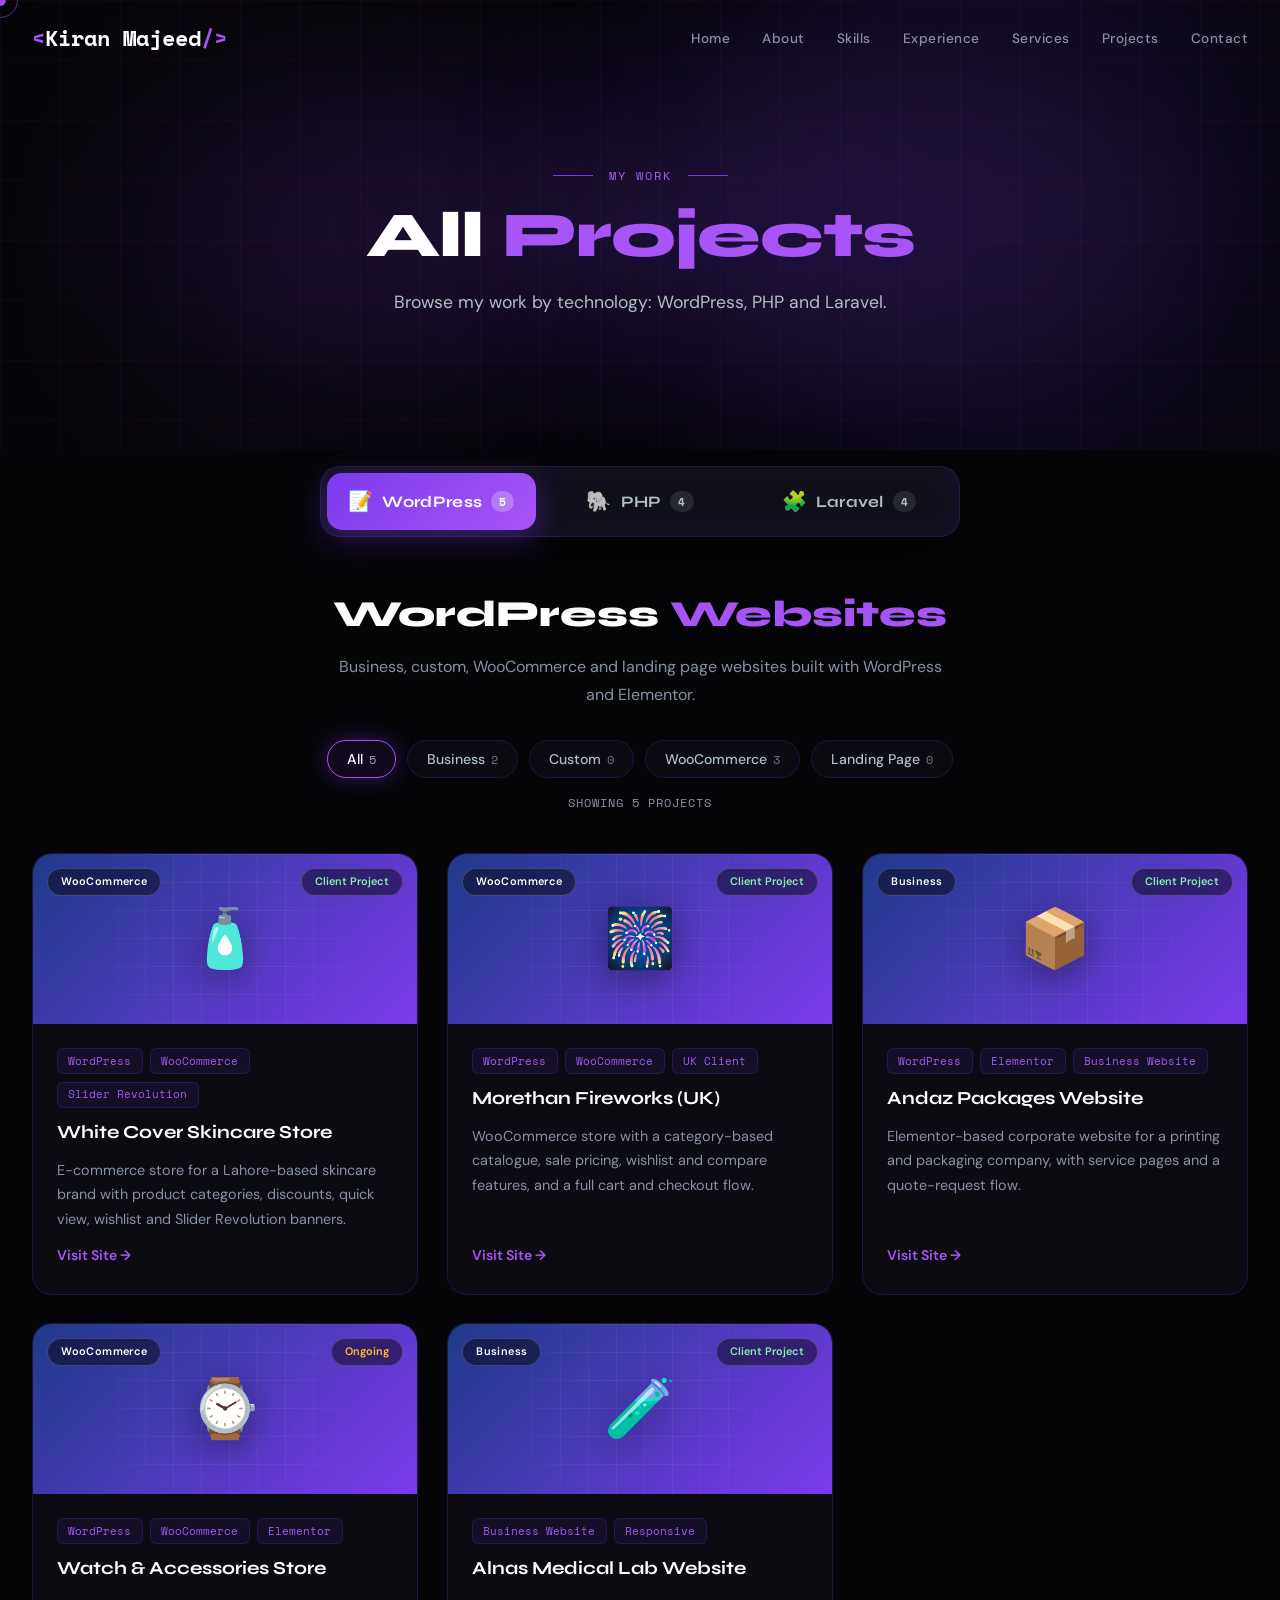
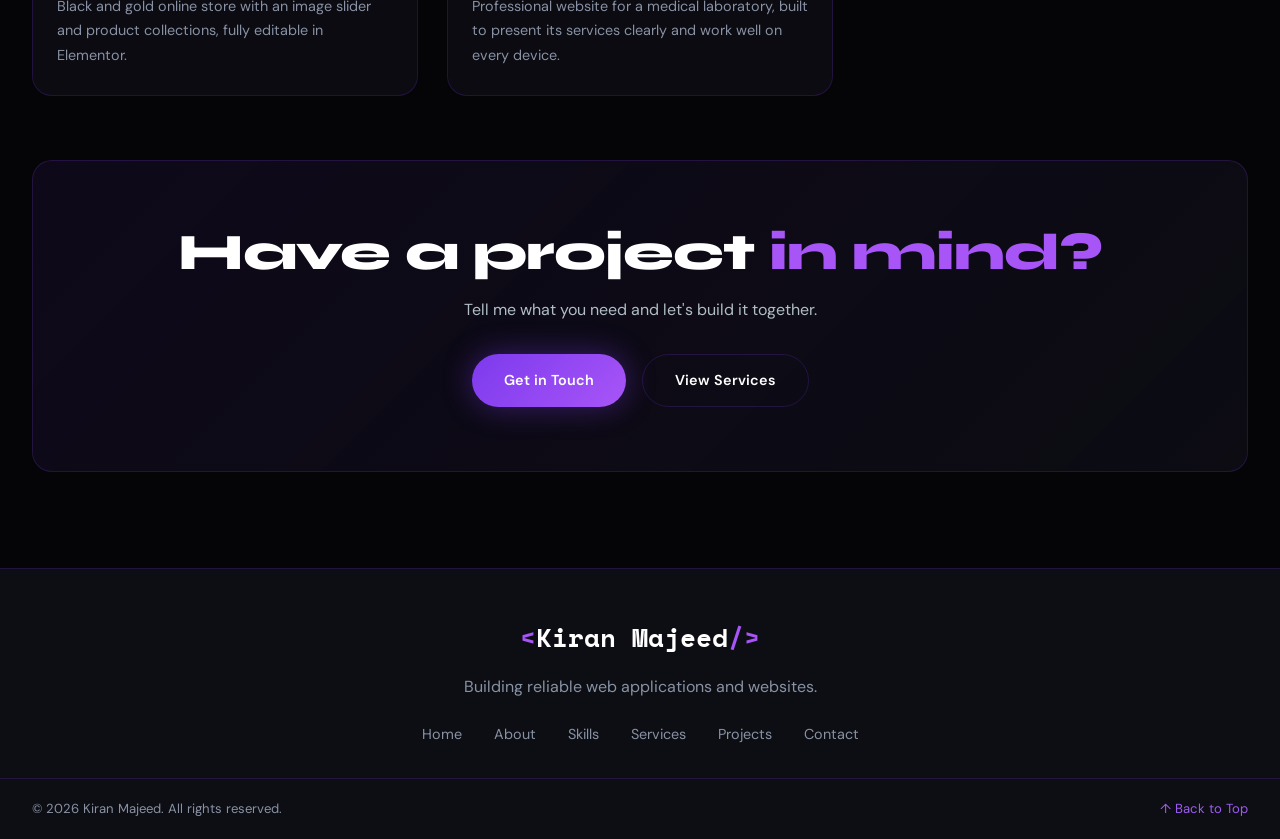
==== projects.html @ 46a0fe57 "Initial commit" ====
<!DOCTYPE html>
<html lang="en">
<head>
<meta charset="UTF-8">
<meta name="viewport" content="width=device-width, initial-scale=1.0">
<title>Projects | Kiran Majeed</title>
<link href="https://fonts.googleapis.com/css2?family=Syne:wght@400;500;600;700;800&family=Space+Mono:wght@400;700&family=DM+Sans:wght@300;400;500&display=swap" rel="stylesheet">
<link rel="stylesheet" href="css/style.css">
</head>
<body>

<!-- CURSOR -->
<div class="cursor" id="cursor"></div>
<div class="cursor-follower" id="cursorFollower"></div>

<!-- HEADER -->
<header id="header" class="scrolled">
  <nav class="nav">
    <div class="logo">
      <a href="index.html"><span class="logo-bracket">&lt;</span>Kiran Majeed<span class="logo-bracket">/&gt;</span></a>
    </div>
    <ul class="nav-links">
      <li><a href="index.html" class="nav-link">Home</a></li>
      <li><a href="index.html#about" class="nav-link">About</a></li>
      <li><a href="index.html#skills" class="nav-link">Skills</a></li>
      <li><a href="index.html#experience" class="nav-link">Experience</a></li>
      <li><a href="services.html" class="nav-link">Services</a></li>
      <li><a href="projects.html" class="nav-link active">Projects</a></li>
      <li><a href="index.html#contact" class="nav-link">Contact</a></li>
    </ul>
    <button class="menu-btn" id="menuBtn">
      <span></span><span></span><span></span>
    </button>
  </nav>
  <div class="mobile-menu" id="mobileMenu">
    <ul>
      <li><a href="index.html">Home</a></li>
      <li><a href="index.html#about">About</a></li>
      <li><a href="index.html#skills">Skills</a></li>
      <li><a href="index.html#experience">Experience</a></li>
      <li><a href="services.html">Services</a></li>
      <li><a href="projects.html">Projects</a></li>
      <li><a href="index.html#contact">Contact</a></li>
    </ul>
  </div>
</header>

<!-- PROJECTS HERO -->
<section class="services-hero">
  <div class="hero-bg">
    <div class="hero-grid"></div>
    <div class="hero-glow glow-1"></div>
    <div class="hero-glow glow-2"></div>
  </div>
  <div class="container" style="position:relative;z-index:2;">
    <div class="section-label" style="justify-content:center;margin-bottom:1rem;">
      <span class="label-line"></span>
      <span>MY WORK</span>
      <span class="label-line"></span>
    </div>
    <h1 class="section-title" style="font-size:clamp(2.5rem,5vw,4.5rem);text-align:center;margin-bottom:1rem;">
      All <span class="purple">Projects</span>
    </h1>
    <p class="section-subtitle" style="font-size:1.1rem;">
      Browse my work by technology: WordPress, PHP and Laravel.
    </p>
  </div>
</section>

<!-- PROJECTS -->
<section class="pf-section">
  <div class="container">

    <!-- Main technology tabs -->
    <div class="pf-tabs" id="pfTabs" role="tablist">
      <span class="pf-indicator" id="pfIndicator"></span>
      <button class="pf-tab active" data-tech="wordpress" role="tab">
        <span class="pf-tab-icon">📝</span>
        <span class="pf-tab-name">WordPress</span>
        <span class="pf-tab-count" data-count="wordpress">0</span>
      </button>
      <button class="pf-tab" data-tech="php" role="tab">
        <span class="pf-tab-icon">🐘</span>
        <span class="pf-tab-name">PHP</span>
        <span class="pf-tab-count" data-count="php">0</span>
      </button>
      <button class="pf-tab" data-tech="laravel" role="tab">
        <span class="pf-tab-icon">🧩</span>
        <span class="pf-tab-name">Laravel</span>
        <span class="pf-tab-count" data-count="laravel">0</span>
      </button>
    </div>

    <!-- Tab intro -->
    <div class="pf-intro" id="pfIntro">
      <h2 id="pfIntroTitle"></h2>
      <p id="pfIntroText"></p>
    </div>

    <!-- Sub-category chips (change with the tab) -->
    <div class="pf-chips" id="pfChips"></div>
    <p class="pf-result" id="pfResult"></p>

    <!-- Project cards are rendered here from the list in the script below -->
    <div class="pf-grid" id="pfGrid"></div>

    <div class="services-bottom-cta reveal-up">
      <h2 class="section-title" style="text-align:center;margin-bottom:1rem;">
        Have a project <span class="purple">in mind?</span>
      </h2>
      <p style="text-align:center;color:var(--gray-light);margin-bottom:2rem;">
        Tell me what you need and let's build it together.
      </p>
      <div style="display:flex;justify-content:center;gap:1rem;flex-wrap:wrap;">
        <a href="index.html#contact" class="btn btn-primary"><span>Get in Touch</span></a>
        <a href="services.html" class="btn btn-ghost"><span>View Services</span></a>
      </div>
    </div>
  </div>
</section>

<!-- FOOTER -->
<footer>
  <div class="footer-top">
    <div class="footer-logo">
      <span class="logo-bracket">&lt;</span>Kiran Majeed<span class="logo-bracket">/&gt;</span>
    </div>
    <p>Building reliable web applications and websites.</p>
    <div class="footer-links">
      <a href="index.html">Home</a>
      <a href="index.html#about">About</a>
      <a href="index.html#skills">Skills</a>
      <a href="services.html">Services</a>
      <a href="projects.html">Projects</a>
      <a href="index.html#contact">Contact</a>
    </div>
  </div>
  <div class="footer-bottom">
    <p>© 2026 Kiran Majeed. All rights reserved.</p>
    <p class="footer-scroll-top"><a href="#">↑ Back to Top</a></p>
  </div>
</footer>

<style>
.services-bottom-cta {
  border: 1px solid var(--border);
  border-radius: 20px; padding: 4rem 2rem; margin-top: 4rem; text-align: center;
  background: linear-gradient(135deg, rgba(124,58,237,0.08), rgba(13,13,20,0.9));
}
.pf-section { padding: 1rem 0 6rem; position: relative; }

/* ---------- main tabs ---------- */
.pf-tabs {
  position: relative; display: grid; grid-template-columns: repeat(3, minmax(0, 1fr));
  gap: 0; max-width: 640px; margin: 0 auto 3rem; padding: 6px;
  background: rgba(18,18,28,0.9); border: 1px solid var(--border);
  border-radius: 20px; backdrop-filter: blur(10px);
  box-shadow: 0 20px 60px rgba(0,0,0,0.45), inset 0 0 40px rgba(124,58,237,0.06);
}
.pf-indicator {
  position: absolute; top: 6px; bottom: 6px; left: 6px; width: calc((100% - 12px) / 3);
  background: var(--gradient); border-radius: 15px;
  box-shadow: 0 8px 30px var(--purple-glow);
  transition: transform .45s cubic-bezier(.65,.05,.36,1);
}
.pf-tab {
  position: relative; z-index: 1; display: flex; align-items: center; justify-content: center;
  gap: .55rem; padding: 1rem .5rem; background: none; border: 0; cursor: pointer;
  color: var(--gray-light); font-family: var(--font-display); font-weight: 700;
  font-size: 1rem; letter-spacing: .3px; border-radius: 15px; transition: color .3s;
}
.pf-tab:hover { color: #fff; }
.pf-tab.active { color: #fff; }
.pf-tab-icon { font-size: 1.25rem; }
.pf-tab-count {
  font-family: var(--font-mono); font-size: .7rem; padding: .15rem .5rem; border-radius: 50px;
  background: rgba(255,255,255,0.1); color: inherit;
}
.pf-tab.active .pf-tab-count { background: rgba(255,255,255,0.25); }

/* ---------- intro ---------- */
.pf-intro { text-align: center; max-width: 620px; margin: 0 auto 2rem; }
.pf-intro h2 {
  font-family: var(--font-display); font-size: clamp(1.6rem, 3vw, 2.3rem);
  font-weight: 800; margin-bottom: .6rem;
}
.pf-intro h2 span { color: var(--purple-bright); }
.pf-intro p { color: var(--gray); line-height: 1.7; }

/* ---------- chips ---------- */
.pf-chips { display: flex; flex-wrap: wrap; justify-content: center; gap: .7rem; margin-bottom: 1rem; }
.pf-chip {
  padding: .55rem 1.2rem; border-radius: 50px; cursor: pointer;
  background: rgba(13,13,20,0.8); border: 1px solid var(--border); color: var(--gray-light);
  font-family: var(--font-body); font-size: .88rem; font-weight: 500;
  transition: all .3s; animation: pfPop .4s both;
}
.pf-chip:hover { border-color: var(--purple-bright); color: #fff; transform: translateY(-2px); }
.pf-chip.active { background: var(--purple-subtle); border-color: var(--purple-bright); color: #fff; box-shadow: 0 0 20px var(--purple-glow); }
.pf-chip small { font-family: var(--font-mono); opacity: .6; margin-left: .35rem; }
.pf-result { text-align: center; color: var(--gray); font-family: var(--font-mono); font-size: .75rem; letter-spacing: 1px; margin-bottom: 2.5rem; }

/* ---------- cards ---------- */
.pf-grid { display: grid; grid-template-columns: repeat(3, 1fr); gap: 1.8rem; min-height: 200px; }
@media (max-width: 950px) { .pf-grid { grid-template-columns: repeat(2, 1fr); } }
@media (max-width: 600px) { .pf-grid { grid-template-columns: 1fr; } }
.pf-card {
  position: relative; display: flex; flex-direction: column; overflow: hidden;
  background: var(--card-bg); border: 1px solid var(--border); border-radius: 20px;
  transition: transform .4s cubic-bezier(.2,.8,.2,1), border-color .3s, box-shadow .4s;
  animation: pfIn .55s both;
}
.pf-card::before {
  content: ""; position: absolute; inset: 0; border-radius: inherit; pointer-events: none; opacity: 0;
  background: radial-gradient(600px circle at var(--mx,50%) var(--my,0%), rgba(168,85,247,0.16), transparent 40%);
  transition: opacity .3s;
}
.pf-card:hover { transform: translateY(-8px); border-color: var(--purple-bright); box-shadow: 0 25px 60px rgba(124,58,237,0.25); }
.pf-card:hover::before { opacity: 1; }
.pf-cover {
  position: relative; height: 170px; display: flex; align-items: center; justify-content: center;
  background: var(--cover, linear-gradient(135deg,#2e1065,#5b21b6)); overflow: hidden;
}
.pf-cover::after {
  content: ""; position: absolute; inset: 0;
  background-image: linear-gradient(rgba(255,255,255,0.06) 1px, transparent 1px), linear-gradient(90deg, rgba(255,255,255,0.06) 1px, transparent 1px);
  background-size: 28px 28px; mask-image: radial-gradient(circle at center, #000 30%, transparent 75%);
}
.pf-emoji { position: relative; z-index: 1; font-size: 3.6rem; filter: drop-shadow(0 8px 20px rgba(0,0,0,0.4)); transition: transform .4s; }
.pf-card:hover .pf-emoji { transform: scale(1.15) rotate(-5deg); }
.pf-badge {
  position: absolute; top: .9rem; left: .9rem; z-index: 2; padding: .25rem .8rem; border-radius: 50px;
  background: rgba(0,0,0,0.45); border: 1px solid rgba(255,255,255,0.18); backdrop-filter: blur(6px);
  font-size: .68rem; font-weight: 600; letter-spacing: .4px; color: #fff;
}
.pf-status {
  position: absolute; top: .9rem; right: .9rem; z-index: 2; padding: .25rem .8rem; border-radius: 50px;
  background: rgba(0,0,0,0.45); border: 1px solid rgba(255,255,255,0.18); backdrop-filter: blur(6px);
  font-size: .68rem; font-weight: 600; color: #86efac;
}
.pf-status.ongoing { color: #fbbf24; }
.pf-info { padding: 1.5rem 1.5rem 1.7rem; display: flex; flex-direction: column; gap: .8rem; flex: 1; }
.pf-info h3 { font-family: var(--font-display); font-size: 1.15rem; font-weight: 700; line-height: 1.3; }
.pf-info p { color: var(--gray); font-size: .9rem; line-height: 1.7; flex: 1; }
.pf-tags { display: flex; flex-wrap: wrap; gap: .45rem; }
.pf-tags span {
  font-family: var(--font-mono); font-size: .68rem; padding: .22rem .65rem; border-radius: 6px;
  background: var(--purple-subtle); color: var(--purple-light); border: 1px solid var(--border);
}
.pf-link { align-self: flex-start; color: var(--purple-bright); font-weight: 600; font-size: .88rem; text-decoration: none; }
.pf-link:hover { text-decoration: underline; }

/* ---------- empty state ---------- */
.pf-empty {
  grid-column: 1 / -1; text-align: center; padding: 4rem 1.5rem; border: 1px dashed var(--border);
  border-radius: 20px; background: rgba(13,13,20,0.5); animation: pfIn .5s both;
}
.pf-empty span { font-size: 2.6rem; display: block; margin-bottom: .8rem; }
.pf-empty h4 { font-family: var(--font-display); font-size: 1.15rem; margin-bottom: .4rem; }
.pf-empty p { color: var(--gray); font-size: .9rem; }

@keyframes pfIn { from { opacity: 0; transform: translateY(24px) scale(.97); } to { opacity: 1; transform: none; } }
@keyframes pfPop { from { opacity: 0; transform: scale(.85); } to { opacity: 1; transform: none; } }

@media (max-width: 768px) {
  .pf-tab { flex-direction: column; gap: .2rem; padding: .8rem .3rem; font-size: .85rem; }
  .pf-tab-count { display: none; }
  .services-hero { padding: 8rem 1.2rem 3rem; }
  .services-bottom-cta { padding: 2.5rem 1.2rem; }
}
</style>

<script src="js/script.js"></script>
<script>
/* =====================================================================
   PROJECTS LIST - edit / add your projects here
   tech : "wordpress" | "php" | "laravel"
   sub  : the sub-category key (see CATEGORIES below)
   url  : optional live link (shows a "Visit Site" button)
   status : optional "Ongoing" | "Completed" | "Client Project" ...
   ===================================================================== */
const PROJECTS = [
  /* ---------- WordPress ---------- */
  { tech: "wordpress", sub: "woocommerce", emoji: "🧴", title: "White Cover Skincare Store",
    desc: "E-commerce store for a Lahore-based skincare brand with product categories, discounts, quick view, wishlist and Slider Revolution banners.",
    tags: ["WordPress", "WooCommerce", "Slider Revolution"], status: "Client Project", url: "https://whitecover.pk" },
  { tech: "wordpress", sub: "woocommerce", emoji: "🎆", title: "Morethan Fireworks (UK)",
    desc: "WooCommerce store with a category-based catalogue, sale pricing, wishlist and compare features, and a full cart and checkout flow.",
    tags: ["WordPress", "WooCommerce", "UK Client"], status: "Client Project", url: "https://morethanfireworks.com" },
  { tech: "wordpress", sub: "business", emoji: "📦", title: "Andaz Packages Website",
    desc: "Elementor-based corporate website for a printing and packaging company, with service pages and a quote-request flow.",
    tags: ["WordPress", "Elementor", "Business Website"], status: "Client Project", url: "https://andazpackages.com" },
  { tech: "wordpress", sub: "woocommerce", emoji: "⌚", title: "Watch & Accessories Store",
    desc: "Black and gold online store with an image slider and product collections, fully editable in Elementor.",
    tags: ["WordPress", "WooCommerce", "Elementor"], status: "Ongoing" },
  { tech: "wordpress", sub: "business", emoji: "🧪", title: "Alnas Medical Lab Website",
    desc: "Professional website for a medical laboratory, built to present its services clearly and work well on every device.",
    tags: ["Business Website", "Responsive"], status: "Client Project" },

  /* ---------- PHP ---------- */
  { tech: "php", sub: "websites", emoji: "🌐", title: "PHP Business Websites",
    desc: "Dynamic websites built with PHP for businesses, with pages and content that are easy to update.",
    tags: ["Core PHP", "MySQL", "Responsive"] },
  { tech: "php", sub: "inventory", emoji: "📦", title: "PHP Inventory System",
    desc: "Inventory management system built in core PHP for tracking products and stock.",
    tags: ["Core PHP", "MySQL"] },
  { tech: "php", sub: "dashboard", emoji: "📊", title: "Custom JavaScript Dashboard",
    desc: "A custom dashboard built with JavaScript on a PHP backend, showing business data clearly.",
    tags: ["JavaScript", "Core PHP"] },
  { tech: "php", sub: "webapps", emoji: "🗂️", title: "Core PHP Web Applications",
    desc: "Web applications developed in core PHP around specific business requirements.",
    tags: ["Core PHP", "MySQL"] },

  /* ---------- Laravel ---------- */
  { tech: "laravel", sub: "webapps", emoji: "🏗️", title: "Real Estate & Construction Management",
    desc: "Laravel system for plot sales, installments, construction materials and project-wise accounts.",
    tags: ["Laravel", "MySQL", "Reports"], status: "Ongoing" },
  { tech: "laravel", sub: "webapps", emoji: "📒", title: "EasyBooks Enterprises Software",
    desc: "Laravel-based business software with continuous feature development, reports and improvements.",
    tags: ["Laravel", "PHP", "MySQL"], status: "Ongoing" },
  { tech: "laravel", sub: "webapps", emoji: "📊", title: "Muhammad EasyBooks Software",
    desc: "Laravel-based business software tailored to the client, with ongoing development and support.",
    tags: ["Laravel", "PHP", "MySQL"], status: "Ongoing" },
  { tech: "laravel", sub: "api", emoji: "🔌", title: "Task Management REST API",
    desc: "Token-authenticated API with projects, tasks, comments and labels, running on Laravel Sail and tested with Postman.",
    tags: ["Laravel", "Sanctum", "Docker", "Postman"] },
];

/* Tabs, their intro text and sub-categories (chips) */
const CATEGORIES = {
  wordpress: {
    title: 'WordPress <span>Websites</span>',
    text: "Business, custom, WooCommerce and landing page websites built with WordPress and Elementor.",
    cover: "linear-gradient(135deg,#1e3a8a,#7c3aed)",
    subs: { business: "Business", custom: "Custom", woocommerce: "WooCommerce", landing: "Landing Page" },
  },
  php: {
    title: 'PHP <span>Development</span>',
    text: "Websites, inventory systems, dashboards and web applications built with core PHP.",
    cover: "linear-gradient(135deg,#312e81,#6d28d9)",
    subs: { websites: "Websites", webapps: "Web Applications", inventory: "Inventory Systems", dashboard: "Dashboards" },
  },
  laravel: {
    title: 'Laravel <span>Applications</span>',
    text: "Websites and web applications built with Laravel, from database design to the final screens.",
    cover: "linear-gradient(135deg,#7f1d1d,#7c3aed)",
    subs: { websites: "Websites", webapps: "Web Applications", api: "REST APIs" },
  },
};

const el = (id) => document.getElementById(id);
const tabs = [...document.querySelectorAll(".pf-tab")];
const order = ["wordpress", "php", "laravel"];
let tech = "wordpress", sub = "all";

function moveIndicator() {
  el("pfIndicator").style.transform = `translateX(${order.indexOf(tech) * 100}%)`;
}

function render() {
  const cat = CATEGORIES[tech];
  const inTech = PROJECTS.filter((p) => p.tech === tech);

  // intro
  el("pfIntroTitle").innerHTML = cat.title;
  el("pfIntroText").textContent = cat.text;

  // chips
  const chips = [["all", "All", inTech.length]].concat(
    Object.entries(cat.subs).map(([k, label]) => [k, label, inTech.filter((p) => p.sub === k).length])
  );
  el("pfChips").innerHTML = chips.map(([k, label, n], i) =>
    `<button class="pf-chip ${k === sub ? "active" : ""}" data-sub="${k}" style="animation-delay:${i * 50}ms">${label}<small>${n}</small></button>`
  ).join("");

  // cards
  const list = inTech.filter((p) => sub === "all" || p.sub === sub);
  el("pfResult").textContent = `SHOWING ${list.length} ${list.length === 1 ? "PROJECT" : "PROJECTS"}`;
  el("pfGrid").innerHTML = list.length ? list.map((p, i) => `
    <article class="pf-card" style="animation-delay:${i * 70}ms">
      <div class="pf-cover" style="--cover:${cat.cover}">
        <span class="pf-badge">${cat.subs[p.sub] || ""}</span>
        ${p.status ? `<span class="pf-status ${p.status === "Ongoing" ? "ongoing" : ""}">${p.status}</span>` : ""}
        <span class="pf-emoji">${p.emoji}</span>
      </div>
      <div class="pf-info">
        <div class="pf-tags">${p.tags.map((t) => `<span>${t}</span>`).join("")}</div>
        <h3>${p.title}</h3>
        <p>${p.desc}</p>
        ${p.url ? `<a class="pf-link" href="${p.url}" target="_blank" rel="noopener">Visit Site →</a>` : ""}
      </div>
    </article>`).join("") : `
    <div class="pf-empty"><span>🚧</span><h4>More projects coming soon</h4>
    <p>I'm adding new ${cat.subs[sub] || ""} work here. Check back shortly.</p></div>`;
}

function setTech(t) {
  tech = t; sub = "all";
  tabs.forEach((b) => b.classList.toggle("active", b.dataset.tech === t));
  moveIndicator(); render();
  history.replaceState(null, "", "#" + t);
}

tabs.forEach((b) => b.addEventListener("click", () => setTech(b.dataset.tech)));
el("pfChips").addEventListener("click", (e) => {
  const c = e.target.closest(".pf-chip");
  if (c) { sub = c.dataset.sub; render(); }
});
// soft spotlight on hover
el("pfGrid").addEventListener("mousemove", (e) => {
  const card = e.target.closest(".pf-card");
  if (!card) return;
  const r = card.getBoundingClientRect();
  card.style.setProperty("--mx", e.clientX - r.left + "px");
  card.style.setProperty("--my", e.clientY - r.top + "px");
});

// counts on the tabs
order.forEach((t) => {
  document.querySelector(`[data-count="${t}"]`).textContent = PROJECTS.filter((p) => p.tech === t).length;
});

// open a tab directly with projects.html#laravel
const start = location.hash.replace("#", "");
setTech(order.includes(start) ? start : "wordpress");
window.addEventListener("resize", moveIndicator);
</script>
</body>
</html>
---- css/style.css ----
/* =================== CSS VARIABLES =================== */
:root {
  --black: #050508;
  --dark: #0d0d14;
  --dark2: #12121c;
  --dark3: #1a1a2e;
  --purple: #7c3aed;
  --purple-light: #9d5cf0;
  --purple-bright: #a855f7;
  --purple-glow: rgba(124, 58, 237, 0.4);
  --purple-subtle: rgba(124, 58, 237, 0.1);
  --white: #ffffff;
  --gray: #8892a4;
  --gray-light: #b0bec5;
  --border: rgba(124, 58, 237, 0.2);
  --card-bg: rgba(13, 13, 20, 0.8);
  --gradient: linear-gradient(135deg, #7c3aed, #a855f7);
  --font-display: "Syne", sans-serif;
  --font-mono: "Space Mono", monospace;
  --font-body: "DM Sans", sans-serif;
}

/* =================== RESET =================== */
*,
*::before,
*::after {
  margin: 0;
  padding: 0;
  box-sizing: border-box;
}
html {
  scroll-behavior: smooth;
}
body {
  background: var(--black);
  color: var(--white);
  font-family: var(--font-body);
  overflow-x: hidden;
  line-height: 1.6;
}
a {
  text-decoration: none;
  color: inherit;
}
img {
  max-width: 100%;
}
ul {
  list-style: none;
}

/* =================== SCROLLBAR =================== */
::-webkit-scrollbar {
  width: 6px;
}
::-webkit-scrollbar-track {
  background: var(--dark);
}
::-webkit-scrollbar-thumb {
  background: var(--purple);
  border-radius: 3px;
}

/* =================== CURSOR =================== */
.cursor {
  width: 12px;
  height: 12px;
  background: var(--purple-bright);
  border-radius: 50%;
  position: fixed;
  pointer-events: none;
  z-index: 9999;
  transform: translate(-50%, -50%);
  transition: transform 0.1s;
  mix-blend-mode: difference;
}
.cursor-follower {
  width: 36px;
  height: 36px;
  border: 1px solid var(--purple-light);
  border-radius: 50%;
  position: fixed;
  pointer-events: none;
  z-index: 9998;
  transform: translate(-50%, -50%);
  transition: all 0.15s ease;
  opacity: 0.5;
}

/* =================== HEADER =================== */
#header {
  position: fixed;
  top: 0;
  left: 0;
  right: 0;
  z-index: 1000;
  padding: 0 2rem;
  transition: all 0.3s;
}
#header.scrolled {
  background: rgba(5, 5, 8, 0.95);
  backdrop-filter: blur(20px);
  border-bottom: 1px solid var(--border);
}
.nav {
  display: flex;
  align-items: center;
  justify-content: space-between;
  max-width: 1400px;
  margin: 0 auto;
  height: 75px;
}
.logo {
  font-family: var(--font-mono);
  font-size: 1.4rem;
  font-weight: 700;
  color: var(--white);
}
.logo-bracket {
  color: var(--purple-bright);
}
.nav-links {
  display: flex;
  gap: 2rem;
  align-items: center;
}
.nav-link {
  font-size: 0.85rem;
  font-weight: 500;
  color: var(--gray);
  letter-spacing: 0.5px;
  transition: color 0.3s;
  position: relative;
}
.nav-link::after {
  content: "";
  position: absolute;
  bottom: -4px;
  left: 0;
  width: 0;
  height: 2px;
  background: var(--purple-bright);
  transition: width 0.3s;
}
.nav-link:hover,
.nav-link.active {
  color: var(--white);
}
.nav-link:hover::after,
.nav-link.active::after {
  width: 100%;
}
.nav-services {
  background: var(--gradient);
  color: var(--white) !important;
  padding: 0.5rem 1.2rem;
  border-radius: 50px;
  font-weight: 600;
}
.nav-services::after {
  display: none;
}
.menu-btn {
  display: none;
  flex-direction: column;
  gap: 5px;
  background: none;
  border: none;
  cursor: pointer;
}
.menu-btn span {
  display: block;
  width: 25px;
  height: 2px;
  background: var(--white);
  transition: all 0.3s;
}
.mobile-menu {
  display: none;
  position: fixed;
  top: 75px;
  left: 0;
  right: 0;
  bottom: 0;
  background: var(--black);
  padding: 2rem;
  flex-direction: column;
  justify-content: center;
}
.mobile-menu.open {
  display: flex;
}
.mobile-menu ul {
  display: flex;
  flex-direction: column;
  gap: 2rem;
}
.mobile-menu a {
  font-size: 2rem;
  font-family: var(--font-display);
  font-weight: 700;
  color: var(--gray);
  transition: color 0.3s;
}
.mobile-menu a:hover {
  color: var(--purple-bright);
}

/* =================== HERO =================== */
.hero {
  min-height: 100vh;
  display: grid;
  grid-template-columns: 1fr 1fr;
  align-items: center;
  position: relative;
  overflow: hidden;
  padding: 120px 6rem 4rem;
  gap: 3rem;
}
.hero-bg {
  position: absolute;
  inset: 0;
  pointer-events: none;
}
#particleCanvas {
  position: absolute;
  inset: 0;
  width: 100%;
  height: 100%;
}
.hero-grid {
  position: absolute;
  inset: 0;
  background-image:
    linear-gradient(rgba(255, 7, 7, 0.06) 1px, transparent 1px),
    linear-gradient(90deg, rgba(124, 58, 237, 0.06) 1px, transparent 1px);
  background-size: 60px 60px;
}
.hero-glow {
  position: absolute;
  border-radius: 50%;
  filter: blur(120px);
  pointer-events: none;
}
.glow-1 {
  width: 600px;
  height: 600px;
  background: rgba(124, 58, 237, 0.15);
  top: -100px;
  right: 0;
  animation: glowPulse 6s ease-in-out infinite;
}
.glow-2 {
  width: 400px;
  height: 400px;
  background: rgba(168, 85, 247, 0.08);
  bottom: 0;
  left: 10%;
  animation: glowPulse 8s ease-in-out infinite reverse;
}
@keyframes glowPulse {
  0%,
  100% {
    opacity: 0.5;
    transform: scale(1);
  }
  50% {
    opacity: 1;
    transform: scale(1.1);
  }
}
.floating-code {
  position: absolute;
  font-family: var(--font-mono);
  font-size: 0.75rem;
  color: rgba(124, 58, 237, 0.35);
  white-space: nowrap;
  animation: floatCode 10s ease-in-out infinite;
}
.code-1 {
  top: 20%;
  left: 5%;
  animation-delay: 0s;
}
.code-2 {
  bottom: 30%;
  left: 3%;
  animation-delay: -3s;
}
.code-3 {
  top: 70%;
  right: 5%;
  animation-delay: -6s;
}
.code-4 {
  top: 15%;
  right: 8%;
  animation-delay: -9s;
}
@keyframes floatCode {
  0%,
  100% {
    transform: translateY(0) opacity(0.35);
  }
  50% {
    transform: translateY(-15px);
    opacity: 0.6;
  }
}
.hero-content {
  position: relative;
  z-index: 2;
}
.hero-badge {
  display: inline-flex;
  align-items: center;
  gap: 0.5rem;
  background: rgba(124, 58, 237, 0.15);
  border: 1px solid var(--border);
  padding: 0.4rem 1rem;
  border-radius: 50px;
  font-size: 0.8rem;
  color: var(--purple-light);
  margin-bottom: 1.5rem;
  animation: fadeInUp 0.8s ease forwards;
}
.badge-dot {
  width: 8px;
  height: 8px;
  border-radius: 50%;
  background: #22c55e;
  animation: ping 2s ease-in-out infinite;
}
@keyframes ping {
  0%,
  100% {
    box-shadow: 0 0 0 0 rgba(34, 197, 94, 0.7);
  }
  50% {
    box-shadow: 0 0 0 6px rgba(34, 197, 94, 0);
  }
}
.hero-title {
  font-family: var(--font-display);
  font-size: clamp(3rem, 6vw, 5.5rem);
  font-weight: 800;
  line-height: 1.05;
  letter-spacing: -2px;
  margin-bottom: 1.5rem;
}
.title-line {
  display: block;
  animation: fadeInUp 0.8s ease forwards;
  opacity: 0;
}
.title-line:nth-child(1) {
  animation-delay: 0.2s;
}
.title-line:nth-child(2) {
  animation-delay: 0.4s;
}
.title-line:nth-child(3) {
  animation-delay: 0.6s;
}
.title-line.accent {
  color: var(--purple-bright);
}
.type-cursor {
  display: inline-block;
  animation: blink 0.8s ease-in-out infinite;
  color: var(--purple-bright);
}
@keyframes blink {
  0%,
  100% {
    opacity: 1;
  }
  50% {
    opacity: 0;
  }
}
.hero-desc {
  font-size: 1.05rem;
  color: var(--gray-light);
  max-width: 520px;
  margin-bottom: 2rem;
  line-height: 1.8;
  animation: fadeInUp 0.8s 0.7s ease forwards;
  opacity: 0;
}
.hero-btns {
  display: flex;
  gap: 1rem;
  align-items: center;
  flex-wrap: wrap;
  margin-bottom: 3rem;
  animation: fadeInUp 0.8s 0.8s ease forwards;
  opacity: 0;
}
.btn {
  display: inline-flex;
  align-items: center;
  gap: 0.6rem;
  padding: 0.85rem 2rem;
  border-radius: 50px;
  font-weight: 600;
  font-size: 0.9rem;
  transition: all 0.3s;
  cursor: pointer;
  border: none;
}
.btn svg {
  width: 18px;
  height: 18px;
  stroke: currentColor;
  stroke-width: 2;
  fill: none;
  stroke-linecap: round;
  stroke-linejoin: round;
  transition: transform 0.3s;
}
.btn:hover svg {
  transform: translateX(4px);
}
.btn-primary {
  background: var(--gradient);
  color: var(--white);
  box-shadow: 0 0 30px var(--purple-glow);
}
.btn-primary:hover {
  box-shadow: 0 0 50px var(--purple-glow);
  transform: translateY(-2px);
}
.btn-ghost {
  background: transparent;
  border: 1px solid var(--border);
  color: var(--white);
}
.btn-ghost:hover {
  background: var(--purple-subtle);
  border-color: var(--purple-light);
}
.btn.full-width {
  width: 100%;
  justify-content: center;
}
.btn-text {
  color: var(--gray);
  font-size: 0.9rem;
  display: flex;
  align-items: center;
  gap: 0.3rem;
  transition: color 0.3s;
}
.btn-text:hover {
  color: var(--purple-bright);
}
.hero-stats {
  display: flex;
  align-items: center;
  gap: 2rem;
  animation: fadeInUp 0.8s 0.9s ease forwards;
  opacity: 0;
}
.stat {
  text-align: center;
}
.stat-num {
  font-family: var(--font-display);
  font-size: 2.5rem;
  font-weight: 800;
  color: var(--purple-bright);
}
.stat-label {
  display: block;
  font-size: 0.8rem;
  color: var(--gray);
}
.stat-divider {
  width: 1px;
  height: 50px;
  background: var(--border);
}
.hero-visual {
  position: relative;
  z-index: 2;
  display: flex;
  flex-direction: column;
  align-items: center;
  gap: 1.5rem;
  animation: fadeInRight 1s 0.5s ease forwards;
  opacity: 0;
}
@keyframes fadeInRight {
  from {
    opacity: 0;
    transform: translateX(40px);
  }
  to {
    opacity: 1;
    transform: translateX(0);
  }
}
.code-card {
  width: 100%;
  max-width: 420px;
  background: var(--dark3);
  border: 1px solid var(--border);
  border-radius: 16px;
  overflow: hidden;
  box-shadow:
    0 20px 60px rgba(0, 0, 0, 0.5),
    0 0 0 1px rgba(124, 58, 237, 0.1);
}
.code-header {
  display: flex;
  align-items: center;
  gap: 0.5rem;
  padding: 0.8rem 1rem;
  background: rgba(255, 255, 255, 0.03);
  border-bottom: 1px solid var(--border);
}
.dot {
  width: 12px;
  height: 12px;
  border-radius: 50%;
}
.dot.red {
  background: #ff5f56;
}
.dot.yellow {
  background: #ffbd2e;
}
.dot.green {
  background: #27c93f;
}
.file-name {
  margin-left: auto;
  font-family: var(--font-mono);
  font-size: 0.75rem;
  color: var(--gray);
}
.code-body {
  padding: 1.2rem 1.5rem;
  font-family: var(--font-mono);
  font-size: 0.8rem;
  line-height: 1.8;
}
.code-line {
  white-space: nowrap;
}
.indent {
  padding-left: 1.5rem;
}
.indent2 {
  padding-left: 3rem;
}
.kw {
  color: #c084fc;
}
.cls {
  color: #67e8f9;
}
.prop {
  color: #93c5fd;
}
.str {
  color: #86efac;
}
.tech-orbs {
  display: flex;
  gap: 1rem;
  flex-wrap: wrap;
  justify-content: center;
}
.orb {
  width: 55px;
  height: 55px;
  border-radius: 50%;
  background: var(--dark3);
  border: 1px solid var(--border);
  display: flex;
  align-items: center;
  justify-content: center;
  font-family: var(--font-mono);
  font-size: 0.75rem;
  font-weight: 700;
  color: var(--purple-light);
  cursor: default;
  transition: all 0.3s;
  animation: orbitFloat var(--dur, 4s) ease-in-out infinite;
  animation-delay: var(--del, 0s);
}
.orb-1 {
  --dur: 3s;
  --del: 0s;
}
.orb-2 {
  --dur: 4s;
  --del: -1s;
  font-size: 1rem;
}
.orb-3 {
  --dur: 5s;
  --del: -2s;
  font-size: 1.2rem;
}
.orb-4 {
  --dur: 3.5s;
  --del: -0.5s;
  font-size: 1.2rem;
}
.orb-5 {
  --dur: 4.5s;
  --del: -1.5s;
  font-size: 1.2rem;
}
.orb:hover {
  transform: scale(1.2);
  border-color: var(--purple-bright);
  box-shadow: 0 0 20px var(--purple-glow);
}
@keyframes orbitFloat {
  0%,
  100% {
    transform: translateY(0);
  }
  50% {
    transform: translateY(-12px);
  }
}
.scroll-indicator {
  position: absolute;
  bottom: 2rem;
  left: 50%;
  transform: translateX(-50%);
  display: flex;
  flex-direction: column;
  align-items: center;
  gap: 0.5rem;
  font-size: 0.75rem;
  color: var(--gray);
  animation: fadeInUp 1s 1.5s ease forwards;
  opacity: 0;
}
.scroll-line {
  width: 1px;
  height: 50px;
  background: linear-gradient(var(--purple-bright), transparent);
  animation: scrollLine 2s ease-in-out infinite;
}
@keyframes scrollLine {
  0% {
    transform: scaleY(0);
    transform-origin: top;
  }
  50% {
    transform: scaleY(1);
    transform-origin: top;
  }
  50.1% {
    transform: scaleY(1);
    transform-origin: bottom;
  }
  100% {
    transform: scaleY(0);
    transform-origin: bottom;
  }
}

/* =================== COMMON SECTION =================== */
.section {
  padding: 7rem 0;
}
.container {
  max-width: 1300px;
  margin: 0 auto;
  padding: 0 2rem;
}
.section-label {
  display: flex;
  align-items: center;
  gap: 1rem;
  margin-bottom: 1rem;
  font-family: var(--font-mono);
  font-size: 0.75rem;
  color: var(--purple-light);
  letter-spacing: 2px;
}
.label-line {
  flex: 0 0 40px;
  height: 1px;
  background: var(--purple);
}
.section-title {
  font-family: var(--font-display);
  font-size: clamp(2.2rem, 4vw, 3.5rem);
  font-weight: 800;
  line-height: 1.1;
  margin-bottom: 1rem;
  letter-spacing: -1px;
}
.section-title.center {
  text-align: center;
}
.purple {
  color: var(--purple-bright);
}
.section-subtitle {
  text-align: center;
  color: var(--gray-light);
  font-size: 1rem;
  margin-bottom: 3rem;
  max-width: 600px;
  margin-left: auto;
  margin-right: auto;
}

/* =================== ABOUT =================== */
.about-grid {
  display: grid;
  grid-template-columns: 1fr 1.4fr;
  gap: 5rem;
  align-items: center;
}
.about-image-wrap {
  position: relative;
}
.about-image-frame {
  position: relative;
  width: 360px;
  height: 400px;
  border-radius: 20px;
  overflow: visible;
}
.about-image-placeholder {
  width: 100%;
  height: 100%;
  background: var(--dark3);
  border: 1px solid var(--border);
  border-radius: 20px;
  display: flex;
  align-items: center;
  justify-content: center;
  background-image: url("../images/portfolio/kiranmajeed.jpeg"); /* image path */
  background-size: cover;
  background-position: center;
  background-repeat: no-repeat;

  /* background: linear-gradient(135deg, var(--dark3), rgba(124, 58, 237, 0.1)); */
}
.avatar-code {
  text-align: center;
  color: var(--gray);
  font-family: var(--font-mono);
}
.avatar-code span {
  font-size: 4rem;
  color: var(--purple-bright);
  display: block;
  margin-bottom: 1rem;
}
.about-badge {
  position: absolute;
  bottom: -20px;
  right: -20px;
  background: var(--gradient);
  padding: 0.7rem 1.2rem;
  border-radius: 50px;
  font-size: 0.85rem;
  font-weight: 700;
  box-shadow: 0 10px 30px var(--purple-glow);
}
.about-years {
  position: absolute;
  top: -15px;
  left: -15px;
  background: var(--dark3);
  border: 1px solid var(--border);
  padding: 0.8rem;
  border-radius: 12px;
  text-align: center;
}
.years-num {
  display: block;
  font-family: var(--font-display);
  font-size: 2rem;
  font-weight: 800;
  color: var(--purple-bright);
}
.about-dots {
  position: absolute;
  bottom: -40px;
  left: 30px;
  width: 100px;
  height: 100px;
  background-image: radial-gradient(
    circle,
    rgba(124, 58, 237, 0.4) 1px,
    transparent 1px
  );
  background-size: 12px 12px;
}
.about-desc {
  color: var(--gray-light);
  margin-bottom: 1rem;
  font-size: 1rem;
}
.about-tags {
  display: flex;
  flex-wrap: wrap;
  gap: 0.5rem;
  margin: 1.5rem 0;
}
.tag {
  background: var(--purple-subtle);
  border: 1px solid var(--border);
  padding: 0.35rem 0.85rem;
  border-radius: 50px;
  font-size: 0.8rem;
  color: var(--purple-light);
}
.about-btns {
  display: flex;
  align-items: center;
  gap: 1.5rem;
  margin-top: 2rem;
}

/* =================== SKILLS =================== */
.skills-sec {
  background: var(--dark);
}
.skills-grid {
  display: grid;
  grid-template-columns: 1fr 1fr 1fr;
  gap: 2rem;
}
.skill-category {
  background: var(--dark2);
  border: 1px solid var(--border);
  border-radius: 16px;
  padding: 2rem;
  transition:
    border-color 0.3s,
    transform 0.3s;
}
.skill-category:hover {
  border-color: var(--purple);
  transform: translateY(-4px);
}
.skill-cat-title {
  font-family: var(--font-display);
  font-size: 1.1rem;
  margin-bottom: 1.5rem;
  display: flex;
  align-items: center;
  gap: 0.6rem;
}
.cat-icon {
  font-size: 1.3rem;
}
.skill-item {
  margin-bottom: 1.2rem;
}
.skill-info {
  display: flex;
  justify-content: space-between;
  font-size: 0.85rem;
  color: var(--gray-light);
  margin-bottom: 0.5rem;
}
.skill-bar {
  height: 6px;
  background: rgba(255, 255, 255, 0.05);
  border-radius: 50px;
  overflow: hidden;
}
.skill-fill {
  height: 100%;
  background: var(--gradient);
  border-radius: 50px;
  width: 0%;
  transition: width 1.5s cubic-bezier(0.25, 1, 0.5, 1);
  box-shadow: 0 0 10px var(--purple-glow);
}
.skill-icons {
  display: grid;
  grid-template-columns: 1fr 1fr;
  gap: 0.6rem;
}
.skill-icon-card {
  background: rgba(255, 255, 255, 0.03);
  border: 1px solid var(--border);
  padding: 0.6rem;
  border-radius: 8px;
  text-align: center;
  font-size: 0.8rem;
  color: var(--gray-light);
  transition: all 0.3s;
}
.skill-icon-card:hover {
  border-color: var(--purple);
  color: var(--purple-bright);
  background: var(--purple-subtle);
}

/* =================== EXPERIENCE =================== */
.timeline {
  position: relative;
  max-width: 900px;
  margin: 0 auto;
  padding: 2rem 0;
}
.timeline-line {
  position: absolute;
  top: 0;
  bottom: 0;
  left: 50%;
  width: 1px;
  background: var(--border);
  transform: translateX(-50%);
}
.timeline-item {
  position: relative;
  margin-bottom: 3rem;
  width: 45%;
}
.timeline-item.right {
  margin-left: 55%;
}
.timeline-dot {
  position: absolute;
  top: 20px;
  width: 16px;
  height: 16px;
  border-radius: 50%;
  background: var(--purple);
  box-shadow: 0 0 20px var(--purple-glow);
}
.timeline-item:not(.right) .timeline-dot {
  right: -10%;
}
.timeline-item.right .timeline-dot {
  left: -10%;
}
.timeline-date {
  font-family: var(--font-mono);
  font-size: 0.75rem;
  color: var(--purple-light);
  margin-bottom: 0.8rem;
}
.timeline-card {
  background: var(--dark2);
  border: 1px solid var(--border);
  border-radius: 12px;
  padding: 1.5rem;
  transition: border-color 0.3s;
}
.timeline-card:hover {
  border-color: var(--purple);
}
.timeline-card-header {
  display: flex;
  align-items: flex-start;
  justify-content: space-between;
  gap: 1rem;
  margin-bottom: 0.8rem;
}
.timeline-card h3 {
  font-family: var(--font-display);
  font-size: 1.05rem;
}
.company-badge {
  background: var(--purple-subtle);
  border: 1px solid var(--border);
  padding: 0.2rem 0.7rem;
  border-radius: 50px;
  font-size: 0.75rem;
  color: var(--purple-light);
  white-space: nowrap;
}
.timeline-card p {
  font-size: 0.9rem;
  color: var(--gray-light);
  margin-bottom: 1rem;
}
.timeline-tags {
  display: flex;
  flex-wrap: wrap;
  gap: 0.4rem;
}
.timeline-tags span {
  background: rgba(255, 255, 255, 0.05);
  padding: 0.2rem 0.6rem;
  border-radius: 4px;
  font-size: 0.75rem;
  color: var(--gray);
}

/* =================== PROJECTS =================== */
.projects-sec {
  background: var(--dark);
}
.filter-btns {
  display: flex;
  justify-content: center;
  gap: 0.8rem;
  flex-wrap: wrap;
  margin-bottom: 3rem;
}
.filter-btn {
  background: transparent;
  border: 1px solid var(--border);
  color: var(--gray);
  font-size: 0.85rem;
  padding: 0.5rem 1.5rem;
  border-radius: 50px;
  cursor: pointer;
  transition: all 0.3s;
}
.filter-btn.active,
.filter-btn:hover {
  background: var(--purple);
  border-color: var(--purple);
  color: var(--white);
}
.projects-grid {
  display: grid;
  grid-template-columns: repeat(3, 1fr);
  gap: 1.5rem;
  margin-bottom: 3rem;
}
.project-card {
  background: var(--dark2);
  border: 1px solid var(--border);
  border-radius: 16px;
  overflow: hidden;
  transition: all 0.4s;
  cursor: pointer;
}
.project-card:hover {
  border-color: var(--purple);
  transform: translateY(-6px);
  box-shadow: 0 20px 40px rgba(0, 0, 0, 0.4);
}
.project-image {
  position: relative;
  overflow: hidden;
  aspect-ratio: 16/9;
}
.project-placeholder {
  width: 100%;
  height: 100%;
  display: flex;
  flex-direction: column;
  align-items: center;
  justify-content: center;
  gap: 0.5rem;
  font-size: 0.85rem;
  color: rgba(255, 255, 255, 0.5);
  transition: transform 0.4s;
}
.project-card:hover .project-placeholder {
  transform: scale(1.05);
}
.project-placeholder span {
  font-size: 3rem;
}
.p1 {
  background: linear-gradient(135deg, #1a0533, #2d1052);
}
.p2 {
  background: linear-gradient(135deg, #0f1a2e, #1a2d52);
}
.p3 {
  background: linear-gradient(135deg, #1a0d00, #2e1a00);
}
.p4 {
  background: linear-gradient(135deg, #0f2e1a, #1a522d);
}
.p5 {
  background: linear-gradient(135deg, #2e0f1a, #521a2d);
}
.p6 {
  background: linear-gradient(135deg, #1a1a0f, #2e2e1a);
}
.project-overlay {
  position: absolute;
  inset: 0;
  background: rgba(0, 0, 0, 0.8);
  display: flex;
  align-items: center;
  justify-content: center;
  opacity: 0;
  transition: opacity 0.3s;
}
.project-card:hover .project-overlay {
  opacity: 1;
}
.project-links {
  display: flex;
  gap: 1rem;
}
.proj-link {
  background: var(--gradient);
  padding: 0.5rem 1rem;
  border-radius: 50px;
  font-size: 0.8rem;
  font-weight: 600;
  transition: transform 0.2s;
}
.proj-link:hover {
  transform: scale(1.05);
}
.project-info {
  padding: 1.2rem;
}
.project-tags {
  display: flex;
  flex-wrap: wrap;
  gap: 0.4rem;
  margin-bottom: 0.7rem;
}
.project-tags span {
  background: var(--purple-subtle);
  border: 1px solid var(--border);
  padding: 0.15rem 0.6rem;
  border-radius: 4px;
  font-size: 0.72rem;
  color: var(--purple-light);
}
.project-info h3 {
  font-family: var(--font-display);
  font-size: 1.05rem;
  margin-bottom: 0.5rem;
}
.project-info p {
  font-size: 0.85rem;
  color: var(--gray);
}
.projects-cta {
  text-align: center;
}
.project-card.hidden {
  display: none;
}

/* =================== CONTACT =================== */
.contact-grid {
  display: grid;
  grid-template-columns: 1fr 1.5fr;
  gap: 4rem;
  align-items: start;
}
.contact-card {
  display: flex;
  align-items: center;
  gap: 1rem;
  background: var(--dark2);
  border: 1px solid var(--border);
  border-radius: 12px;
  padding: 1.2rem 1.5rem;
  margin-bottom: 1rem;
  transition: border-color 0.3s;
}
.contact-card:hover {
  border-color: var(--purple);
}
.contact-icon {
  font-size: 1.5rem;
}
.contact-card h4 {
  font-size: 0.85rem;
  color: var(--gray);
  margin-bottom: 0.2rem;
}
.contact-card p {
  font-size: 0.95rem;
  font-weight: 500;
}
.social-links {
  display: flex;
  flex-wrap: wrap;
  gap: 0.8rem;
  margin-top: 1.5rem;
}
.social-link {
  background: var(--dark2);
  border: 1px solid var(--border);
  padding: 0.5rem 1rem;
  border-radius: 50px;
  font-size: 0.8rem;
  transition: all 0.3s;
}
.social-link:hover {
  background: var(--purple);
  border-color: var(--purple);
}
.contact-form {
  background: var(--dark2);
  border: 1px solid var(--border);
  border-radius: 16px;
  padding: 2.5rem;
}
.form-row {
  display: grid;
  grid-template-columns: 1fr 1fr;
  gap: 1rem;
}
.form-group {
  margin-bottom: 1.2rem;
}
.form-group label {
  display: block;
  font-size: 0.82rem;
  color: var(--gray);
  margin-bottom: 0.4rem;
}
.form-group input,
.form-group textarea {
  width: 100%;
  background: rgba(255, 255, 255, 0.04);
  border: 1px solid var(--border);
  border-radius: 8px;
  padding: 0.8rem 1rem;
  color: var(--white);
  font-family: var(--font-body);
  font-size: 0.9rem;
  transition:
    border-color 0.3s,
    box-shadow 0.3s;
  outline: none;
  resize: vertical;
}
.form-group input:focus,
.form-group textarea:focus {
  border-color: var(--purple);
  box-shadow: 0 0 0 3px rgba(124, 58, 237, 0.15);
}
.form-group input::placeholder,
.form-group textarea::placeholder {
  color: var(--gray);
}

/* =================== FOOTER =================== */
footer {
  background: var(--dark);
  border-top: 1px solid var(--border);
  padding: 3rem 0 0;
}
.footer-top {
  text-align: center;
  padding: 0 2rem 2rem;
  border-bottom: 1px solid var(--border);
}
.footer-top .footer-logo {
  font-family: var(--font-mono);
  font-size: 1.6rem;
  font-weight: 700;
  margin-bottom: 1rem;
}
.footer-top p {
  color: var(--gray);
  margin-bottom: 1.5rem;
}
.footer-links {
  display: flex;
  justify-content: center;
  flex-wrap: wrap;
  gap: 2rem;
}
.footer-links a {
  color: var(--gray);
  font-size: 0.9rem;
  transition: color 0.3s;
}
.footer-links a:hover {
  color: var(--purple-bright);
}
.footer-bottom {
  display: flex;
  justify-content: space-between;
  align-items: center;
  padding: 1.2rem 2rem;
  font-size: 0.82rem;
  color: var(--gray);
}
.footer-scroll-top a {
  color: var(--purple-light);
}

/* =================== ANIMATIONS =================== */
@keyframes fadeInUp {
  from {
    opacity: 0;
    transform: translateY(30px);
  }
  to {
    opacity: 1;
    transform: translateY(0);
  }
}
.reveal-up {
  opacity: 0;
  transform: translateY(40px);
  transition: all 0.7s ease;
}
.reveal-left {
  opacity: 0;
  transform: translateX(-40px);
  transition: all 0.7s ease;
}
.reveal-right {
  opacity: 0;
  transform: translateX(40px);
  transition: all 0.7s ease;
}
.reveal-up.visible,
.reveal-left.visible,
.reveal-right.visible {
  opacity: 1;
  transform: none;
}

/* =================== SERVICES PAGE =================== */
.services-hero {
  min-height: 50vh;
  display: flex;
  align-items: center;
  justify-content: center;
  text-align: center;
  padding: 10rem 2rem 5rem;
  position: relative;
  overflow: hidden;
}
.services-hero::before {
  content: "";
  position: absolute;
  inset: 0;
  background: radial-gradient(
    ellipse at center,
    rgba(124, 58, 237, 0.15) 0%,
    transparent 70%
  );
}
.services-grid {
  display: grid;
  grid-template-columns: repeat(3, 1fr);
  gap: 1.5rem;
  margin-top: 3rem;
}
.service-card {
  background: var(--dark2);
  border: 1px solid var(--border);
  border-radius: 16px;
  padding: 2rem;
  cursor: pointer;
  transition: all 0.4s;
  position: relative;
  overflow: hidden;
}
.service-card::before {
  content: "";
  position: absolute;
  inset: 0;
  background: var(--gradient);
  opacity: 0;
  transition: opacity 0.4s;
}
.service-card:hover {
  border-color: var(--purple);
  transform: translateY(-6px);
}
.service-card:hover::before {
  opacity: 0.05;
}
.service-card * {
  position: relative;
  z-index: 1;
}
.service-icon {
  font-size: 2.5rem;
  margin-bottom: 1rem;
  display: block;
  transition: transform 0.3s;
}
.service-card:hover .service-icon {
  transform: scale(1.2) rotate(5deg);
}
.service-card h3 {
  font-family: var(--font-display);
  font-size: 1.15rem;
  margin-bottom: 0.7rem;
}
.service-card p {
  font-size: 0.88rem;
  color: var(--gray-light);
  margin-bottom: 1.2rem;
}
.service-list {
  list-style: none;
}
.service-list li {
  font-size: 0.82rem;
  color: var(--gray);
  padding: 0.3rem 0;
  border-bottom: 1px solid rgba(255, 255, 255, 0.04);
  display: flex;
  align-items: center;
  gap: 0.5rem;
}
.service-list li::before {
  content: "→";
  color: var(--purple-bright);
  font-size: 0.75rem;
}
.service-price {
  display: flex;
  align-items: center;
  justify-content: space-between;
  margin-top: 1.5rem;
  padding-top: 1rem;
  border-top: 1px solid var(--border);
}
.price {
  font-family: var(--font-display);
  font-size: 1.3rem;
  font-weight: 800;
  color: var(--purple-bright);
}
.service-cta {
  font-size: 0.8rem;
  background: var(--purple-subtle);
  border: 1px solid var(--border);
  color: var(--purple-light);
  padding: 0.4rem 0.9rem;
  border-radius: 50px;
  cursor: pointer;
  transition: all 0.3s;
}
.service-cta:hover {
  background: var(--purple);
  color: white;
}

/* Modal */
.modal-overlay {
  position: fixed;
  inset: 0;
  background: rgba(0, 0, 0, 0.8);
  z-index: 2000;
  display: flex;
  align-items: center;
  justify-content: center;
  opacity: 0;
  pointer-events: none;
  transition: opacity 0.3s;
  backdrop-filter: blur(10px);
}
.modal-overlay.open {
  opacity: 1;
  pointer-events: all;
}
.modal {
  background: var(--dark2);
  border: 1px solid var(--border);
  border-radius: 20px;
  padding: 2.5rem;
  max-width: 600px;
  width: 90%;
  transform: scale(0.9);
  transition: transform 0.3s;
}
.modal-overlay.open .modal {
  transform: scale(1);
}
.modal-header {
  display: flex;
  justify-content: space-between;
  align-items: flex-start;
  margin-bottom: 1.5rem;
}
.modal-close {
  background: none;
  border: none;
  color: var(--gray);
  font-size: 1.5rem;
  cursor: pointer;
  transition: color 0.3s;
}
.modal-close:hover {
  color: var(--white);
}
.modal-body {
  color: var(--gray-light);
  line-height: 1.8;
}
.modal-body ul {
  margin: 1rem 0;
}
.modal-body li {
  padding: 0.3rem 0;
  padding-left: 1rem;
  position: relative;
}
.modal-body li::before {
  content: "✓";
  color: var(--purple-bright);
  position: absolute;
  left: 0;
}

/* =================== RESPONSIVE =================== */

/* --- Large Desktops (1400px+) --- */
@media (min-width: 1400px) {
  .hero {
    padding: 130px 8rem 5rem;
  }
  .hero-title {
    font-size: 6rem;
  }
}

/* --- Standard Desktops (1025px – 1399px) --- */
@media (max-width: 1399px) and (min-width: 1025px) {
  .hero {
    padding: 120px 4rem 4rem;
  }
  .projects-grid {
    grid-template-columns: repeat(3, 1fr);
  }
}

/* --- Tablets Landscape / Small Desktops (769px – 1024px) --- */
@media (max-width: 1024px) {
  /* NAV */
  .nav-links {
    display: none;
  }
  .menu-btn {
    display: flex;
  }

  /* HERO */
  .hero {
    grid-template-columns: 1fr;
    padding: 110px 2.5rem 5rem;
    text-align: center;
    min-height: auto;
    gap: 2rem;
  }
  .hero-content {
    max-width: 700px;
    margin: 0 auto;
  }
  .hero-desc {
    margin: 0 auto 2rem;
    max-width: 560px;
  }
  .hero-btns {
    justify-content: center;
  }
  .hero-stats {
    justify-content: center;
  }
  .hero-visual {
    display: none;
  }
  .hero-badge {
    margin: 0 auto 1.5rem;
  }
  .scroll-indicator {
    display: none;
  }

  /* ABOUT */
  .about-grid {
    grid-template-columns: 1fr;
    gap: 3rem;
  }
  .about-image-wrap {
    display: flex;
    justify-content: center;
  }
  .about-image-frame {
    width: 300px;
    height: 340px;
  }
  .about-text {
    text-align: center;
  }
  .about-tags {
    justify-content: center;
  }
  .about-btns {
    justify-content: center;
  }

  /* SKILLS */
  .skills-grid {
    grid-template-columns: 1fr 1fr;
    gap: 1.5rem;
  }
  .skill-category:last-child {
    grid-column: 1 / -1;
  }

  /* TIMELINE */
  .timeline-line {
    left: 20px;
  }
  .timeline-item,
  .timeline-item.right {
    width: calc(100% - 60px);
    margin-left: 60px;
  }
  .timeline-item .timeline-dot {
    left: -40px;
    right: auto;
  }
  .timeline-item.right .timeline-dot {
    left: -40px;
  }
  .timeline-card-header {
    flex-direction: column;
    gap: 0.5rem;
  }

  /* PROJECTS */
  .projects-grid {
    grid-template-columns: 1fr 1fr;
    gap: 1.2rem;
  }

  /* SERVICES */
  .services-grid {
    grid-template-columns: 1fr 1fr;
    gap: 1.2rem;
  }

  /* CONTACT */
  .contact-grid {
    grid-template-columns: 1fr;
    gap: 2.5rem;
  }
  .contact-info {
    order: 2;
  }
  .contact-form {
    order: 1;
  }
}

/* --- Tablets Portrait (481px – 768px) --- */
@media (max-width: 768px) {
  /* GLOBAL */
  .section {
    padding: 5rem 0;
  }
  .container {
    padding: 0 1.2rem;
  }

  /* HEADER */
  #header {
    padding: 0 1.2rem;
  }
  .nav {
    height: 65px;
  }

  /* HERO */
  .hero {
    padding: 95px 1.5rem 4rem;
    text-align: center;
  }
  .hero-title {
    font-size: 2.6rem;
    letter-spacing: -1px;
  }
  .hero-desc {
    font-size: 0.95rem;
  }
  .hero-btns {
    flex-direction: column;
    align-items: center;
    gap: 0.8rem;
  }
  .btn {
    width: 100%;
    max-width: 280px;
    justify-content: center;
  }
  .hero-stats {
    gap: 1.2rem;
  }
  .stat-num {
    font-size: 2rem;
  }

  /* SECTION LABELS & TITLES */
  .section-title {
    font-size: 2rem;
    letter-spacing: -0.5px;
  }
  .section-subtitle {
    font-size: 0.9rem;
    padding: 0 0.5rem;
  }

  /* ABOUT */
  .about-grid {
    gap: 2rem;
  }
  .about-image-frame {
    width: 260px;
    height: 290px;
  }
  .about-dots {
    display: none;
  }
  .about-btns {
    flex-direction: column;
    align-items: center;
    gap: 1rem;
  }
  .about-btns .btn {
    width: 100%;
    max-width: 260px;
  }

  /* SKILLS */
  .skills-grid {
    grid-template-columns: 1fr;
  }
  .skill-category:last-child {
    grid-column: auto;
  }
  .skill-icons {
    grid-template-columns: repeat(4, 1fr);
  }

  /* TIMELINE */
  .timeline {
    padding: 1rem 0;
  }
  .timeline-line {
    left: 12px;
  }
  .timeline-item,
  .timeline-item.right {
    width: calc(100% - 40px);
    margin-left: 40px;
    margin-bottom: 2rem;
  }
  .timeline-item .timeline-dot {
    left: -30px;
    width: 12px;
    height: 12px;
  }
  .timeline-item.right .timeline-dot {
    left: -30px;
  }
  .timeline-date {
    font-size: 0.7rem;
  }
  .timeline-card {
    padding: 1.1rem;
  }
  .timeline-card h3 {
    font-size: 0.95rem;
  }
  .timeline-card-header {
    flex-direction: column;
    gap: 0.4rem;
  }

  /* FILTER BUTTONS */
  .filter-btns {
    gap: 0.5rem;
  }
  .filter-btn {
    font-size: 0.8rem;
    padding: 0.4rem 1rem;
  }

  /* PROJECTS */
  .projects-grid {
    grid-template-columns: 1fr;
    gap: 1rem;
  }

  /* SERVICES */
  .services-grid {
    grid-template-columns: 1fr;
    gap: 1rem;
  }

  /* CONTACT */
  .contact-form {
    padding: 1.5rem;
  }
  .form-row {
    grid-template-columns: 1fr;
    gap: 0;
  }
  .social-links {
    gap: 0.6rem;
  }
  .social-link {
    font-size: 0.75rem;
    padding: 0.4rem 0.8rem;
  }

  /* FOOTER */
  .footer-bottom {
    flex-direction: column;
    gap: 0.5rem;
    text-align: center;
  }
  .footer-links {
    gap: 1rem;
    font-size: 0.85rem;
  }

  /* MODAL */
  .modal {
    padding: 1.5rem;
    border-radius: 14px;
  }
  .modal-header h2 {
    font-size: 1.1rem;
  }

  /* FLOATING CODE */
  .floating-code {
    display: none;
  }
}

/* --- Small Phones (320px – 480px) --- */
@media (max-width: 480px) {
  /* HERO */
  .hero {
    padding: 85px 1rem 3.5rem;
  }
  .hero-title {
    font-size: 2rem;
    line-height: 1.1;
  }
  .hero-badge {
    font-size: 0.72rem;
    padding: 0.35rem 0.8rem;
  }
  .hero-desc {
    font-size: 0.88rem;
  }
  .hero-stats {
    gap: 1rem;
  }
  .stat-num {
    font-size: 1.8rem;
  }
  .stat-label {
    font-size: 0.72rem;
  }
  .stat-divider {
    height: 36px;
  }

  /* SECTION TITLES */
  .section-title {
    font-size: 1.75rem;
  }
  .section-label {
    font-size: 0.68rem;
  }

  /* ABOUT */
  .about-image-frame {
    width: 220px;
    height: 250px;
  }
  .about-badge {
    right: -5px;
    bottom: -10px;
    font-size: 0.78rem;
    padding: 0.5rem 0.9rem;
  }
  .about-years {
    left: -5px;
    top: -10px;
  }
  .about-desc {
    font-size: 0.9rem;
  }
  .tag {
    font-size: 0.72rem;
    padding: 0.28rem 0.7rem;
  }

  /* SKILLS */
  .skill-icons {
    grid-template-columns: repeat(3, 1fr);
  }
  .skill-icon-card {
    font-size: 0.72rem;
    padding: 0.5rem 0.3rem;
  }

  /* TIMELINE */
  .timeline-line {
    left: 8px;
  }
  .timeline-item,
  .timeline-item.right {
    width: calc(100% - 28px);
    margin-left: 28px;
  }
  .timeline-item .timeline-dot,
  .timeline-item.right .timeline-dot {
    left: -22px;
    width: 10px;
    height: 10px;
  }

  /* PROJECT CARDS */
  .project-info {
    padding: 1rem;
  }
  .project-info h3 {
    font-size: 0.95rem;
  }
  .project-info p {
    font-size: 0.8rem;
  }
  .proj-link {
    font-size: 0.72rem;
    padding: 0.4rem 0.8rem;
  }

  /* FILTER BUTTONS */
  .filter-btns {
    flex-wrap: wrap;
    gap: 0.4rem;
  }
  .filter-btn {
    font-size: 0.75rem;
    padding: 0.35rem 0.8rem;
  }

  /* SERVICES */
  .service-card {
    padding: 1.5rem;
  }
  .service-icon {
    font-size: 2rem;
  }
  .service-card h3 {
    font-size: 1rem;
  }

  /* CONTACT */
  .contact-card {
    padding: 1rem;
  }
  .contact-icon {
    font-size: 1.2rem;
  }
  .contact-card h4 {
    font-size: 0.8rem;
  }
  .contact-card p {
    font-size: 0.85rem;
  }
  .contact-form {
    padding: 1.2rem;
  }

  /* NAV LOGO */
  .logo {
    font-size: 1.1rem;
  }

  /* FOOTER */
  .footer-links {
    gap: 0.7rem;
    font-size: 0.78rem;
    flex-wrap: wrap;
    justify-content: center;
  }
  .footer-top p {
    font-size: 0.85rem;
  }
  .footer-bottom {
    font-size: 0.75rem;
  }

  /* BUTTONS */
  .btn {
    font-size: 0.85rem;
    padding: 0.75rem 1.5rem;
  }

  /* MODAL */
  .modal {
    padding: 1.2rem;
    width: 95%;
  }
  .modal-header h2 {
    font-size: 1rem;
  }

  /* CURSOR hide on touch */
  .cursor,
  .cursor-follower {
    display: none;
  }
}

/* --- Very Small Phones (max 360px) --- */
@media (max-width: 360px) {
  .hero-title {
    font-size: 1.75rem;
  }
  .section-title {
    font-size: 1.55rem;
  }
  .hero {
    padding: 80px 0.8rem 3rem;
  }
  .container {
    padding: 0 0.8rem;
  }
  .skill-icons {
    grid-template-columns: repeat(2, 1fr);
  }
  .about-image-frame {
    width: 190px;
    height: 220px;
  }
  .hero-stats {
    flex-direction: column;
    align-items: center;
    gap: 0.8rem;
  }
  .stat-divider {
    display: none;
  }
}

/* --- Touch Devices: hide custom cursor --- */
@media (hover: none) and (pointer: coarse) {
  .cursor,
  .cursor-follower {
    display: none;
  }
}

/* --- Landscape Mobile (short height) --- */
@media (max-height: 500px) and (orientation: landscape) {
  .hero {
    padding-top: 80px;
    min-height: auto;
  }
  .hero-title {
    font-size: 2rem;
  }
  .hero-btns {
    flex-direction: row;
  }
  .btn {
    width: auto;
  }
  .scroll-indicator {
    display: none;
  }
}


/* =================== PROJECT STATUS BADGE =================== */
.project-status {
  position: absolute;
  top: 0.8rem;
  right: 0.8rem;
  background: rgba(0, 0, 0, 0.55);
  border: 1px solid var(--border);
  backdrop-filter: blur(6px);
  padding: 0.2rem 0.7rem;
  border-radius: 50px;
  font-size: 0.68rem;
  font-weight: 600;
  letter-spacing: 0.3px;
  color: var(--white);
}
.project-status.progress {
  color: #fbbf24;
  border-color: rgba(251, 191, 36, 0.4);
}
.services-sec .services-grid {
  margin-bottom: 3rem;
}
.project-card {
  cursor: default;
}
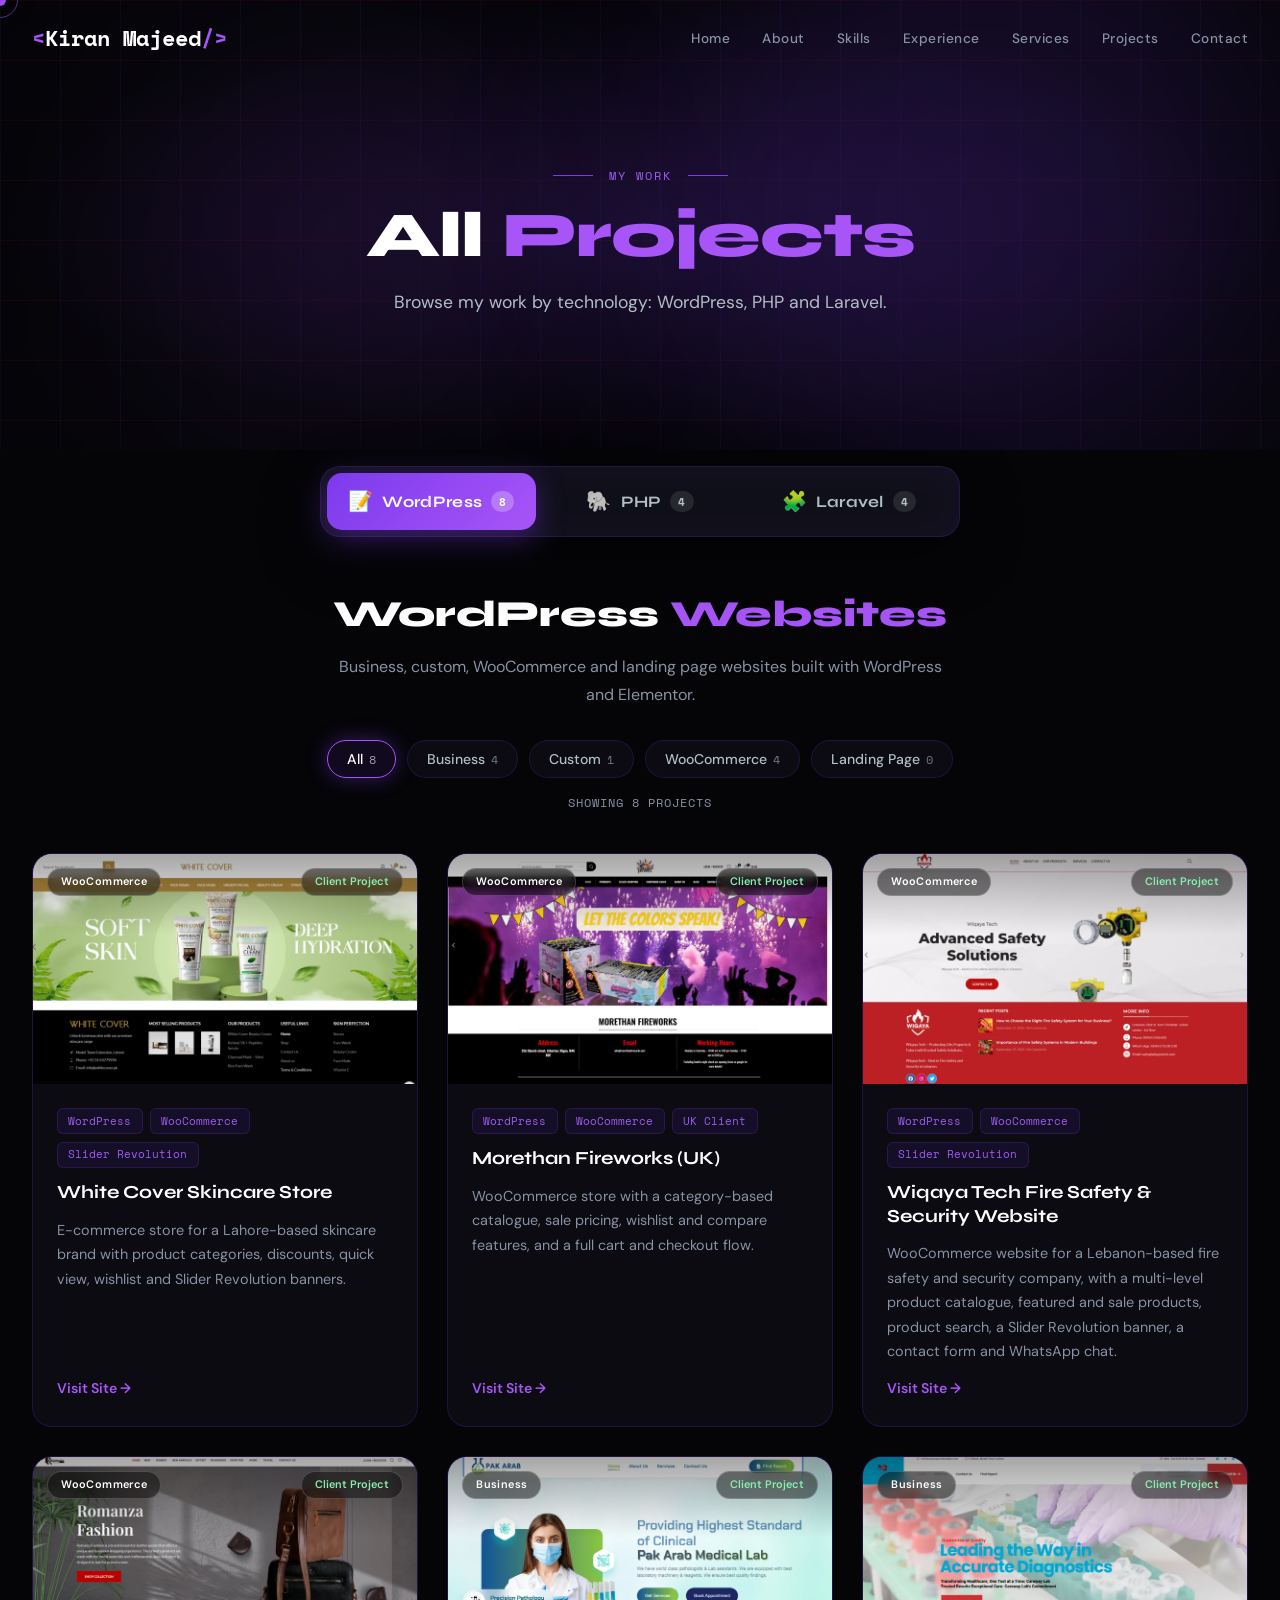
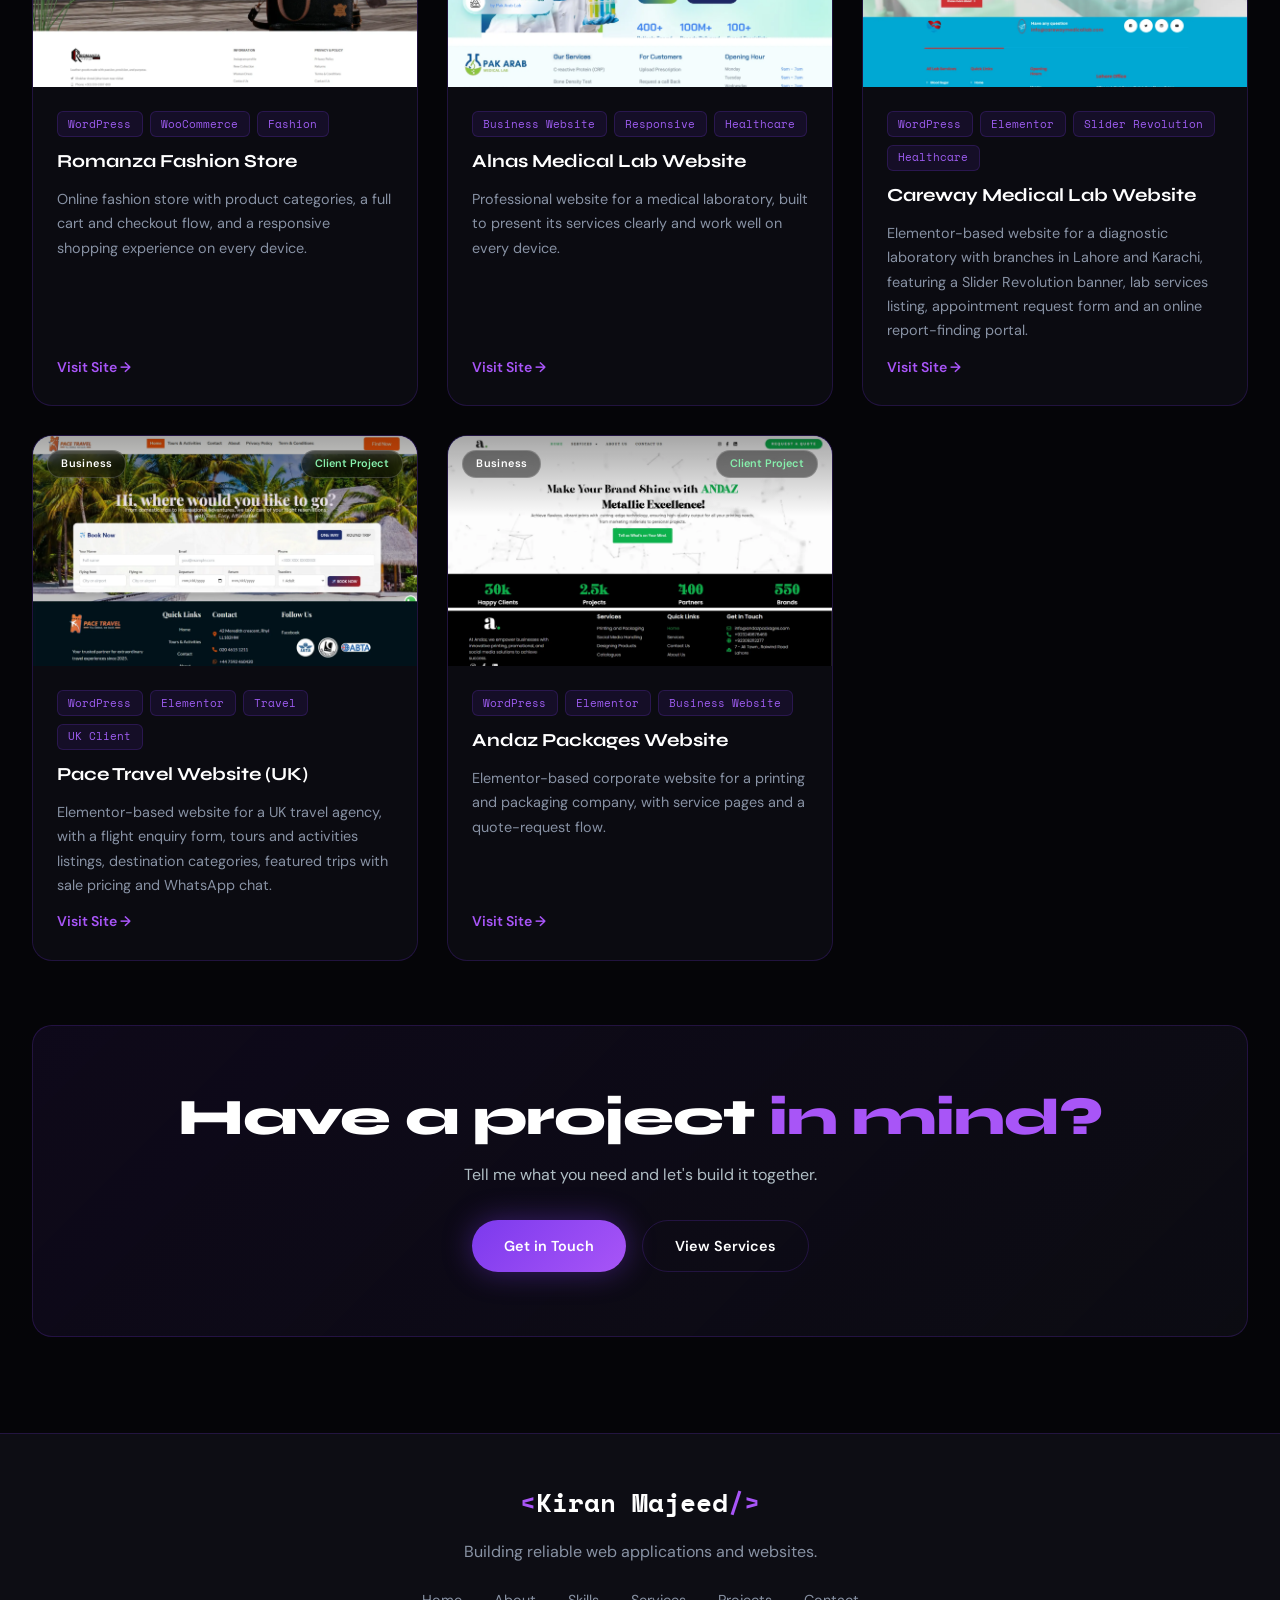
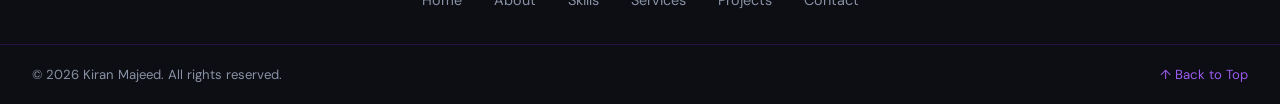
==== commit af1be976: "feat: add new WordPress projects and cover images to projects page" ====
--- a/projects.html
+++ b/projects.html
@@ -218,7 +218,7 @@
 .pf-card:hover { transform: translateY(-8px); border-color: var(--purple-bright); box-shadow: 0 25px 60px rgba(124,58,237,0.25); }
 .pf-card:hover::before { opacity: 1; }
 .pf-cover {
-  position: relative; height: 170px; display: flex; align-items: center; justify-content: center;
+  position: relative; height: 230px; display: flex; align-items: center; justify-content: center;
   background: var(--cover, linear-gradient(135deg,#2e1065,#5b21b6)); overflow: hidden;
 }
 .pf-cover::after {
@@ -228,6 +228,10 @@
 }
 .pf-emoji { position: relative; z-index: 1; font-size: 3.6rem; filter: drop-shadow(0 8px 20px rgba(0,0,0,0.4)); transition: transform .4s; }
 .pf-card:hover .pf-emoji { transform: scale(1.15) rotate(-5deg); }
+.pf-img { position: absolute; inset: 0; z-index: 0; width: 100%; height: 100%; object-fit: cover; object-position: top center; display: block; transition: transform .5s; }
+.pf-card:hover .pf-img { transform: scale(1.06); }
+.pf-cover.has-img::after { display: none; }
+.pf-cover.has-img::before { content: ""; position: absolute; inset: 0; z-index: 1; pointer-events: none; background: linear-gradient(to bottom, rgba(0,0,0,0.35), transparent 35%); }
 .pf-badge {
   position: absolute; top: .9rem; left: .9rem; z-index: 2; padding: .25rem .8rem; border-radius: 50px;
   background: rgba(0,0,0,0.45); border: 1px solid rgba(255,255,255,0.18); backdrop-filter: blur(6px);
@@ -275,27 +279,40 @@
 /* =====================================================================
    PROJECTS LIST - edit / add your projects here
    tech : "wordpress" | "php" | "laravel"
-   sub  : the sub-category key (see CATEGORIES below)
+   sub  : the sub-category key, or a list of keys e.g. ["business", "custom"] (see CATEGORIES below)
    url  : optional live link (shows a "Visit Site" button)
    status : optional "Ongoing" | "Completed" | "Client Project" ...
+   img  : optional cover image path (shown instead of the emoji)
    ===================================================================== */
 const PROJECTS = [
   /* ---------- WordPress ---------- */
+  // woocommerce
   { tech: "wordpress", sub: "woocommerce", emoji: "🧴", title: "White Cover Skincare Store",
     desc: "E-commerce store for a Lahore-based skincare brand with product categories, discounts, quick view, wishlist and Slider Revolution banners.",
-    tags: ["WordPress", "WooCommerce", "Slider Revolution"], status: "Client Project", url: "https://whitecover.pk" },
+    tags: ["WordPress", "WooCommerce", "Slider Revolution"], status: "Client Project", url: "https://whitecover.pk", img: "images/portfolio/white-cover.webp" },
   { tech: "wordpress", sub: "woocommerce", emoji: "🎆", title: "Morethan Fireworks (UK)",
     desc: "WooCommerce store with a category-based catalogue, sale pricing, wishlist and compare features, and a full cart and checkout flow.",
-    tags: ["WordPress", "WooCommerce", "UK Client"], status: "Client Project", url: "https://morethanfireworks.com" },
-  { tech: "wordpress", sub: "business", emoji: "📦", title: "Andaz Packages Website",
-    desc: "Elementor-based corporate website for a printing and packaging company, with service pages and a quote-request flow.",
-    tags: ["WordPress", "Elementor", "Business Website"], status: "Client Project", url: "https://andazpackages.com" },
-  { tech: "wordpress", sub: "woocommerce", emoji: "⌚", title: "Watch & Accessories Store",
-    desc: "Black and gold online store with an image slider and product collections, fully editable in Elementor.",
-    tags: ["WordPress", "WooCommerce", "Elementor"], status: "Ongoing" },
+    tags: ["WordPress", "WooCommerce", "UK Client"], status: "Client Project", url: "https://morethanfireworks.com", img: "images/portfolio/morethan-fireworks.webp" },
+  { tech: "wordpress", sub: "woocommerce", emoji: "🔥", title: "Wiqaya Tech Fire Safety & Security Website",
+    desc: "WooCommerce website for a Lebanon-based fire safety and security company, with a multi-level product catalogue, featured and sale products, product search, a Slider Revolution banner, a contact form and WhatsApp chat.",
+    tags: ["WordPress", "WooCommerce", "Slider Revolution"], status: "Client Project", url: "https://wiqayatech.com", img: "images/portfolio/wiqaya-tech.webp" },
+      { tech: "wordpress", sub: "woocommerce", emoji: "👗", title: "Romanza Fashion Store",
+    desc: "Online fashion store with product categories, a full cart and checkout flow, and a responsive shopping experience on every device.",
+    tags: ["WordPress", "WooCommerce", "Fashion"], status: "Client Project", url: "https://romanzafashion.com.pk", img: "images/portfolio/romanza-fashion.webp" },
+    // business
   { tech: "wordpress", sub: "business", emoji: "🧪", title: "Alnas Medical Lab Website",
     desc: "Professional website for a medical laboratory, built to present its services clearly and work well on every device.",
-    tags: ["Business Website", "Responsive"], status: "Client Project" },
+    tags: ["Business Website", "Responsive", "Healthcare"], status: "Client Project", url: "https://alnasmedical.com", img: "images/portfolio/alnas-lab.webp" },
+    { tech: "wordpress", sub: ["business"], emoji: "🏥", title: "Careway Medical Lab Website",
+    desc: "Elementor-based website for a diagnostic laboratory with branches in Lahore and Karachi, featuring a Slider Revolution banner, lab services listing, appointment request form and an online report-finding portal.",
+    tags: ["WordPress", "Elementor", "Slider Revolution", "Healthcare"], status: "Client Project", url: "https://carewaymedicallab.com", img: "images/portfolio/careway-lab.webp" },
+     { tech: "wordpress", sub: "business", emoji: "✈️", title: "Pace Travel Website (UK)",
+    desc: "Elementor-based website for a UK travel agency, with a flight enquiry form, tours and activities listings, destination categories, featured trips with sale pricing and WhatsApp chat.",
+    tags: ["WordPress", "Elementor", "Travel", "UK Client"], status: "Client Project", url: "https://pacetravels.co.uk", img: "images/portfolio/pace-travel.webp" },
+    // business + custom
+    { tech: "wordpress", sub: ["business", "custom"], emoji: "📦", title: "Andaz Packages Website",
+    desc: "Elementor-based corporate website for a printing and packaging company, with service pages and a quote-request flow.",
+    tags: ["WordPress", "Elementor", "Business Website"], status: "Client Project", url: "https://andazpackages.com", img: "images/portfolio/andaz-packages.webp" },
 
   /* ---------- PHP ---------- */
   { tech: "php", sub: "websites", emoji: "🌐", title: "PHP Business Websites",
@@ -313,14 +330,14 @@
 
   /* ---------- Laravel ---------- */
   { tech: "laravel", sub: "webapps", emoji: "🏗️", title: "Real Estate & Construction Management",
-    desc: "Laravel system for plot sales, installments, construction materials and project-wise accounts.",
-    tags: ["Laravel", "MySQL", "Reports"], status: "Ongoing" },
+    desc: "Laravel-based system for plot sales, installments, construction materials and project-wise accounts. Development is ongoing.",
+    tags: ["Laravel", "MySQL", "Reports"], status: "Ongoing", img: "images/portfolio/real-estate.webp" },
   { tech: "laravel", sub: "webapps", emoji: "📒", title: "EasyBooks Enterprises Software",
-    desc: "Laravel-based business software with continuous feature development, reports and improvements.",
-    tags: ["Laravel", "PHP", "MySQL"], status: "Ongoing" },
-  { tech: "laravel", sub: "webapps", emoji: "📊", title: "Muhammad EasyBooks Software",
-    desc: "Laravel-based business software tailored to the client, with ongoing development and support.",
-    tags: ["Laravel", "PHP", "MySQL"], status: "Ongoing" },
+    desc: "Laravel-based business software with continuous feature development, reports and improvements. Currently in progress.",
+    tags: ["Laravel", "PHP", "MySQL"], status: "Ongoing", img: "images/portfolio/easybooks.webp" },
+  { tech: "laravel", sub: "webapps", emoji: "👔", title: "Software for Creative Uniform (UAE)",
+    desc: "Laravel-based business management software built for Creative Uniform, covering day-to-day operations, accounts and reports.",
+    tags: ["Laravel", "PHP", "MySQL"], status: "Ongoing", img: "images/portfolio/creative-easybooks.webp" },
   { tech: "laravel", sub: "api", emoji: "🔌", title: "Task Management REST API",
     desc: "Token-authenticated API with projects, tasks, comments and labels, running on Laravel Sail and tested with Postman.",
     tags: ["Laravel", "Sanctum", "Docker", "Postman"] },
@@ -349,6 +366,8 @@
 };
 
 const el = (id) => document.getElementById(id);
+// a project's sub can be one key ("business") or a list (["business", "custom"])
+const subsOf = (p) => [].concat(p.sub);
 const tabs = [...document.querySelectorAll(".pf-tab")];
 const order = ["wordpress", "php", "laravel"];
 let tech = "wordpress", sub = "all";
@@ -367,21 +386,21 @@
 
   // chips
   const chips = [["all", "All", inTech.length]].concat(
-    Object.entries(cat.subs).map(([k, label]) => [k, label, inTech.filter((p) => p.sub === k).length])
+    Object.entries(cat.subs).map(([k, label]) => [k, label, inTech.filter((p) => subsOf(p).includes(k)).length])
   );
   el("pfChips").innerHTML = chips.map(([k, label, n], i) =>
     `<button class="pf-chip ${k === sub ? "active" : ""}" data-sub="${k}" style="animation-delay:${i * 50}ms">${label}<small>${n}</small></button>`
   ).join("");
 
   // cards
-  const list = inTech.filter((p) => sub === "all" || p.sub === sub);
+  const list = inTech.filter((p) => sub === "all" || subsOf(p).includes(sub));
   el("pfResult").textContent = `SHOWING ${list.length} ${list.length === 1 ? "PROJECT" : "PROJECTS"}`;
   el("pfGrid").innerHTML = list.length ? list.map((p, i) => `
     <article class="pf-card" style="animation-delay:${i * 70}ms">
-      <div class="pf-cover" style="--cover:${cat.cover}">
-        <span class="pf-badge">${cat.subs[p.sub] || ""}</span>
+      <div class="pf-cover ${p.img ? "has-img" : ""}" style="--cover:${cat.cover}">
+        <span class="pf-badge">${cat.subs[sub !== "all" && subsOf(p).includes(sub) ? sub : subsOf(p)[0]] || ""}</span>
         ${p.status ? `<span class="pf-status ${p.status === "Ongoing" ? "ongoing" : ""}">${p.status}</span>` : ""}
-        <span class="pf-emoji">${p.emoji}</span>
+        ${p.img ? `<img class="pf-img" src="${p.img}" alt="${p.title}" loading="lazy">` : `<span class="pf-emoji">${p.emoji}</span>`}
       </div>
       <div class="pf-info">
         <div class="pf-tags">${p.tags.map((t) => `<span>${t}</span>`).join("")}</div>
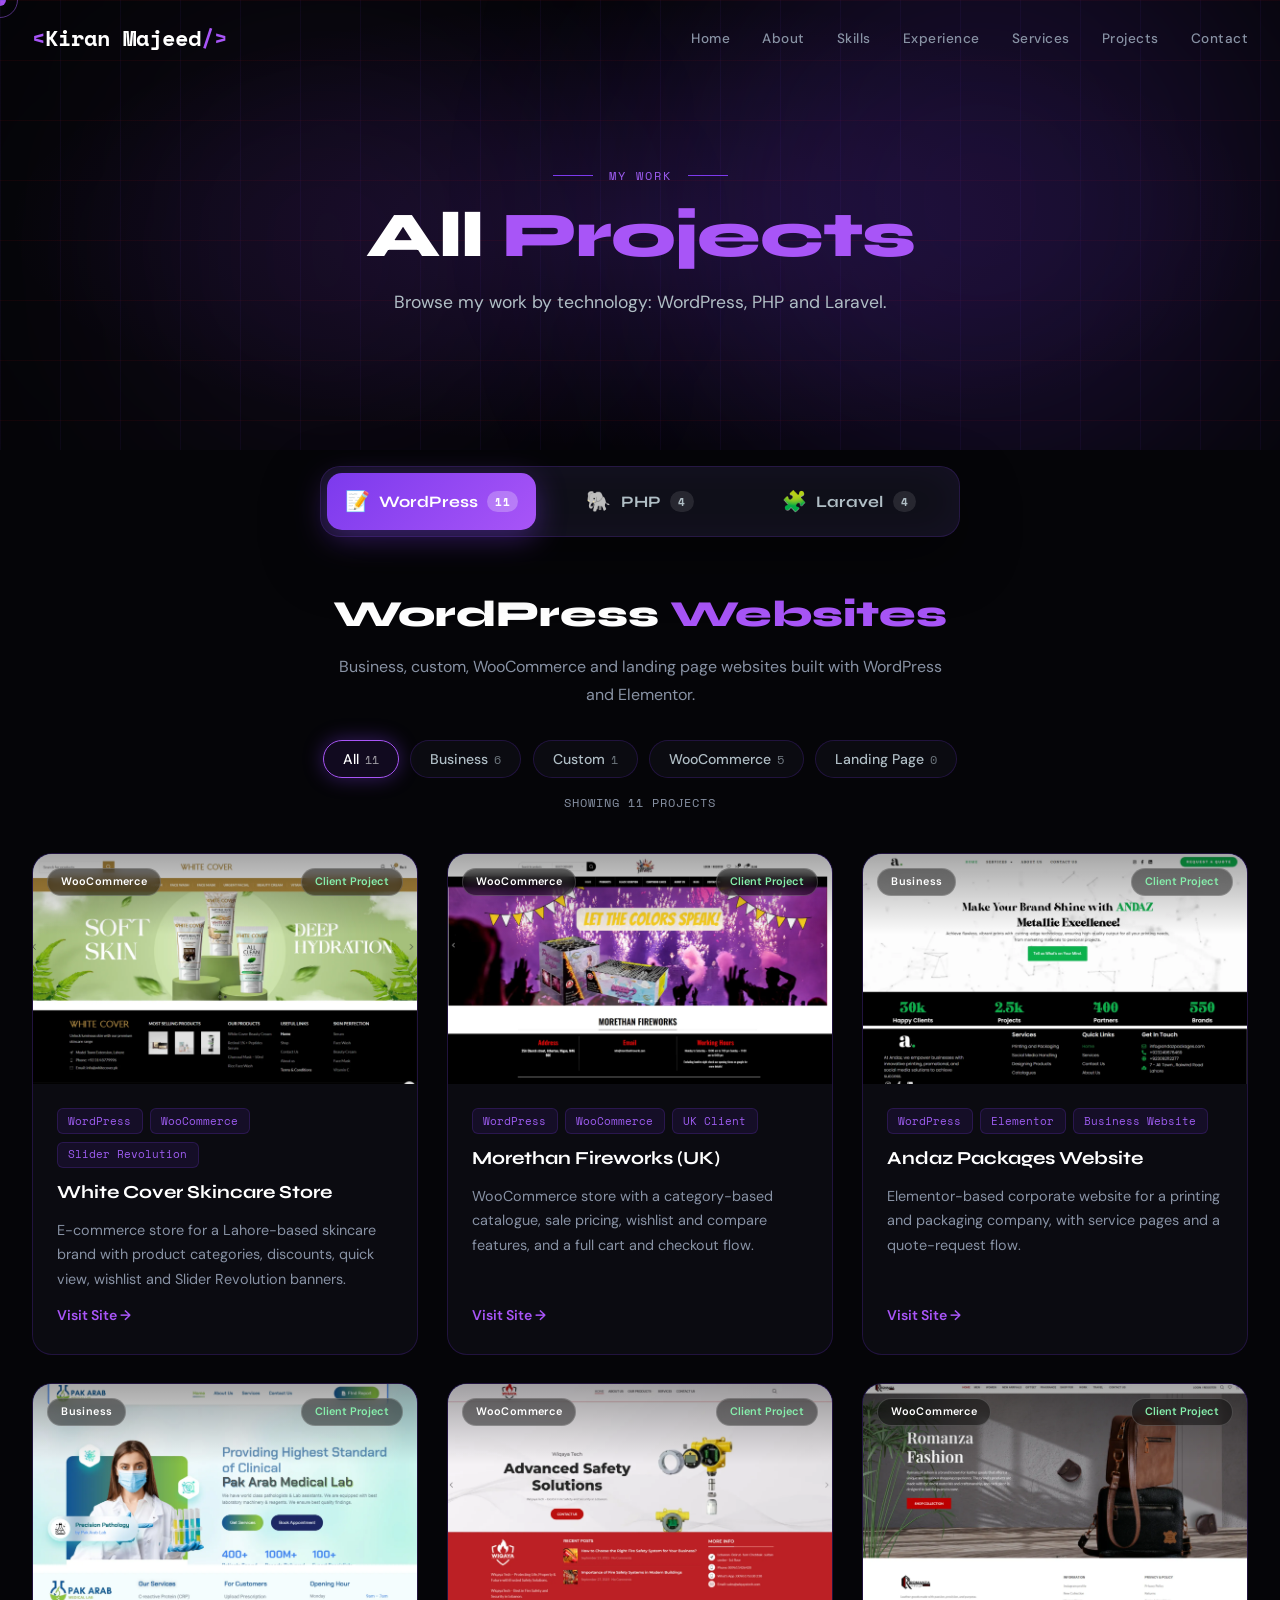
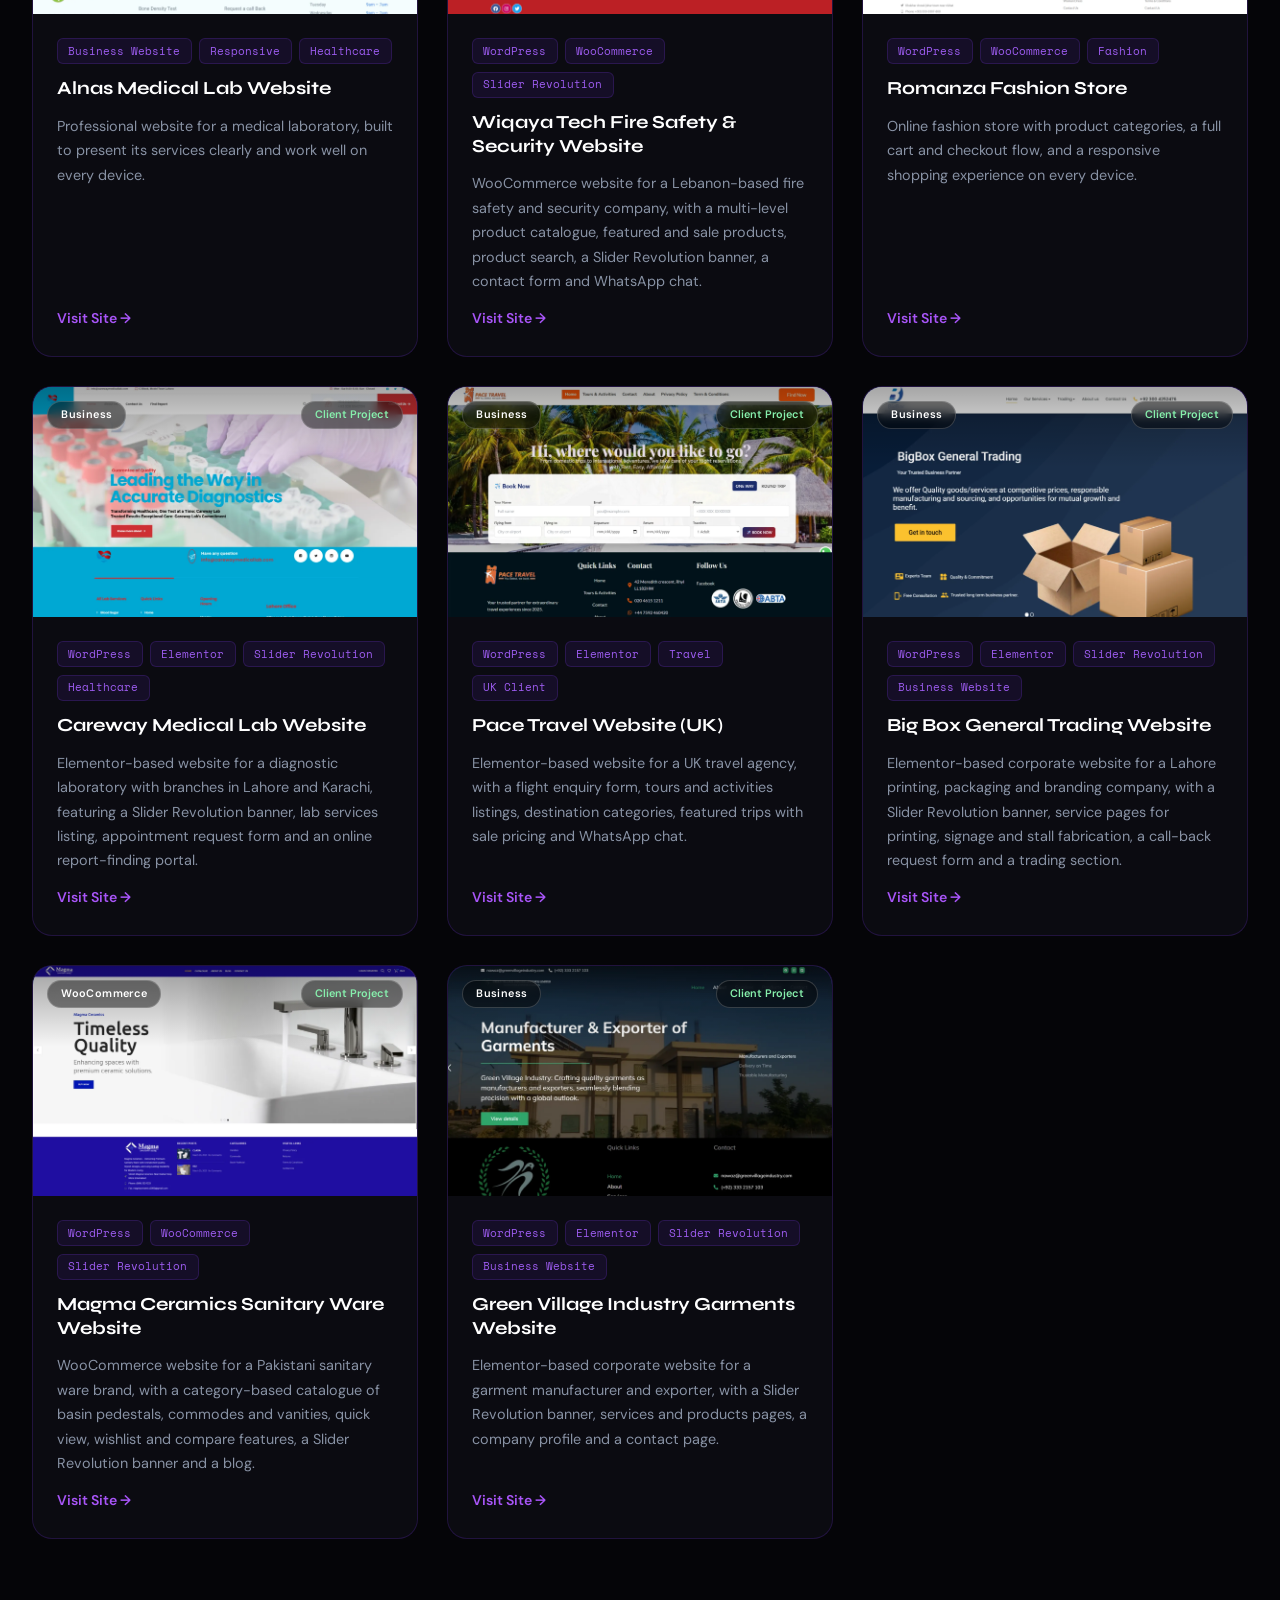
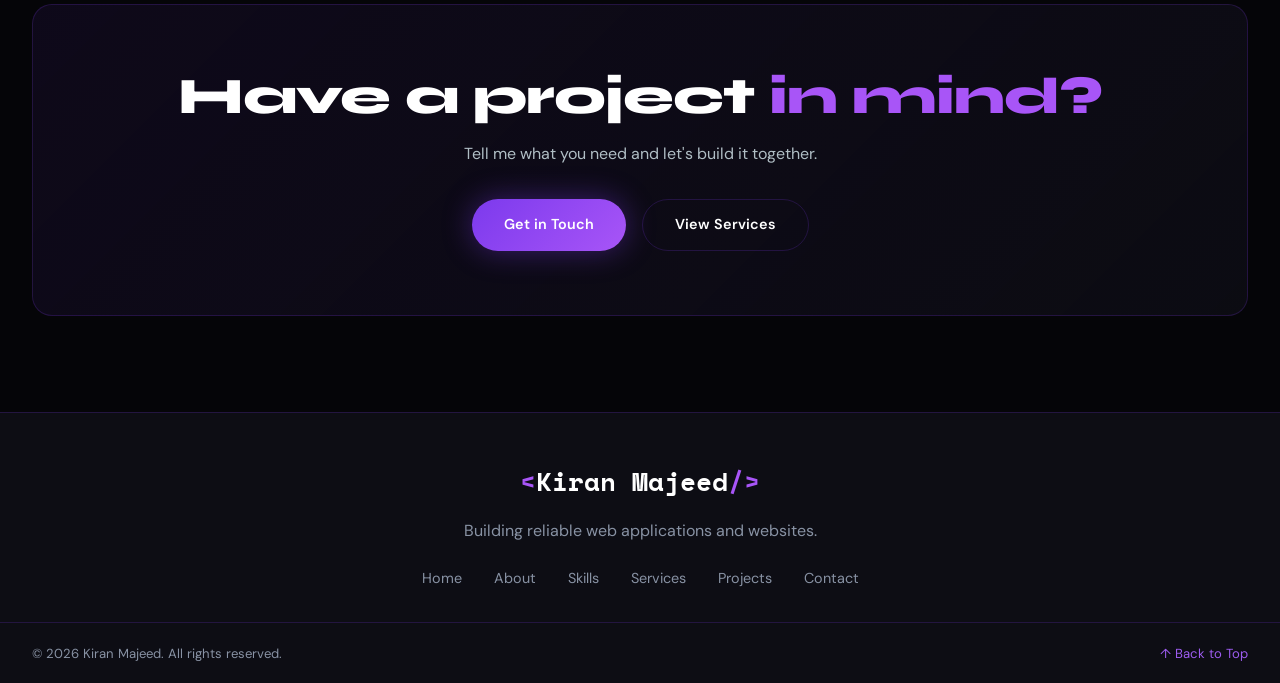
==== commit 50149503: "add some projects" ====
--- a/projects.html
+++ b/projects.html
@@ -1,401 +1,758 @@
 <!DOCTYPE html>
 <html lang="en">
+
 <head>
-<meta charset="UTF-8">
-<meta name="viewport" content="width=device-width, initial-scale=1.0">
-<title>Projects | Kiran Majeed</title>
-<link href="https://fonts.googleapis.com/css2?family=Syne:wght@400;500;600;700;800&family=Space+Mono:wght@400;700&family=DM+Sans:wght@300;400;500&display=swap" rel="stylesheet">
-<link rel="stylesheet" href="css/style.css">
+  <meta charset="UTF-8">
+  <meta name="viewport" content="width=device-width, initial-scale=1.0">
+  <title>Projects | Kiran Majeed</title>
+  <link
+    href="https://fonts.googleapis.com/css2?family=Syne:wght@400;500;600;700;800&family=Space+Mono:wght@400;700&family=DM+Sans:wght@300;400;500&display=swap"
+    rel="stylesheet">
+  <link rel="stylesheet" href="css/style.css">
 </head>
+
 <body>
 
-<!-- CURSOR -->
-<div class="cursor" id="cursor"></div>
-<div class="cursor-follower" id="cursorFollower"></div>
-
-<!-- HEADER -->
-<header id="header" class="scrolled">
-  <nav class="nav">
-    <div class="logo">
-      <a href="index.html"><span class="logo-bracket">&lt;</span>Kiran Majeed<span class="logo-bracket">/&gt;</span></a>
+  <!-- CURSOR -->
+  <div class="cursor" id="cursor"></div>
+  <div class="cursor-follower" id="cursorFollower"></div>
+
+  <!-- HEADER -->
+  <header id="header" class="scrolled">
+    <nav class="nav">
+      <div class="logo">
+        <a href="index.html"><span class="logo-bracket">&lt;</span>Kiran Majeed<span
+            class="logo-bracket">/&gt;</span></a>
+      </div>
+      <ul class="nav-links">
+        <li><a href="index.html" class="nav-link">Home</a></li>
+        <li><a href="index.html#about" class="nav-link">About</a></li>
+        <li><a href="index.html#skills" class="nav-link">Skills</a></li>
+        <li><a href="index.html#experience" class="nav-link">Experience</a></li>
+        <li><a href="services.html" class="nav-link">Services</a></li>
+        <li><a href="projects.html" class="nav-link active">Projects</a></li>
+        <li><a href="index.html#contact" class="nav-link">Contact</a></li>
+      </ul>
+      <button class="menu-btn" id="menuBtn">
+        <span></span><span></span><span></span>
+      </button>
+    </nav>
+    <div class="mobile-menu" id="mobileMenu">
+      <ul>
+        <li><a href="index.html">Home</a></li>
+        <li><a href="index.html#about">About</a></li>
+        <li><a href="index.html#skills">Skills</a></li>
+        <li><a href="index.html#experience">Experience</a></li>
+        <li><a href="services.html">Services</a></li>
+        <li><a href="projects.html">Projects</a></li>
+        <li><a href="index.html#contact">Contact</a></li>
+      </ul>
     </div>
-    <ul class="nav-links">
-      <li><a href="index.html" class="nav-link">Home</a></li>
-      <li><a href="index.html#about" class="nav-link">About</a></li>
-      <li><a href="index.html#skills" class="nav-link">Skills</a></li>
-      <li><a href="index.html#experience" class="nav-link">Experience</a></li>
-      <li><a href="services.html" class="nav-link">Services</a></li>
-      <li><a href="projects.html" class="nav-link active">Projects</a></li>
-      <li><a href="index.html#contact" class="nav-link">Contact</a></li>
-    </ul>
-    <button class="menu-btn" id="menuBtn">
-      <span></span><span></span><span></span>
-    </button>
-  </nav>
-  <div class="mobile-menu" id="mobileMenu">
-    <ul>
-      <li><a href="index.html">Home</a></li>
-      <li><a href="index.html#about">About</a></li>
-      <li><a href="index.html#skills">Skills</a></li>
-      <li><a href="index.html#experience">Experience</a></li>
-      <li><a href="services.html">Services</a></li>
-      <li><a href="projects.html">Projects</a></li>
-      <li><a href="index.html#contact">Contact</a></li>
-    </ul>
-  </div>
-</header>
-
-<!-- PROJECTS HERO -->
-<section class="services-hero">
-  <div class="hero-bg">
-    <div class="hero-grid"></div>
-    <div class="hero-glow glow-1"></div>
-    <div class="hero-glow glow-2"></div>
-  </div>
-  <div class="container" style="position:relative;z-index:2;">
-    <div class="section-label" style="justify-content:center;margin-bottom:1rem;">
-      <span class="label-line"></span>
-      <span>MY WORK</span>
-      <span class="label-line"></span>
+  </header>
+
+  <!-- PROJECTS HERO -->
+  <section class="services-hero">
+    <div class="hero-bg">
+      <div class="hero-grid"></div>
+      <div class="hero-glow glow-1"></div>
+      <div class="hero-glow glow-2"></div>
     </div>
-    <h1 class="section-title" style="font-size:clamp(2.5rem,5vw,4.5rem);text-align:center;margin-bottom:1rem;">
-      All <span class="purple">Projects</span>
-    </h1>
-    <p class="section-subtitle" style="font-size:1.1rem;">
-      Browse my work by technology: WordPress, PHP and Laravel.
-    </p>
-  </div>
-</section>
-
-<!-- PROJECTS -->
-<section class="pf-section">
-  <div class="container">
-
-    <!-- Main technology tabs -->
-    <div class="pf-tabs" id="pfTabs" role="tablist">
-      <span class="pf-indicator" id="pfIndicator"></span>
-      <button class="pf-tab active" data-tech="wordpress" role="tab">
-        <span class="pf-tab-icon">📝</span>
-        <span class="pf-tab-name">WordPress</span>
-        <span class="pf-tab-count" data-count="wordpress">0</span>
-      </button>
-      <button class="pf-tab" data-tech="php" role="tab">
-        <span class="pf-tab-icon">🐘</span>
-        <span class="pf-tab-name">PHP</span>
-        <span class="pf-tab-count" data-count="php">0</span>
-      </button>
-      <button class="pf-tab" data-tech="laravel" role="tab">
-        <span class="pf-tab-icon">🧩</span>
-        <span class="pf-tab-name">Laravel</span>
-        <span class="pf-tab-count" data-count="laravel">0</span>
-      </button>
+    <div class="container" style="position:relative;z-index:2;">
+      <div class="section-label" style="justify-content:center;margin-bottom:1rem;">
+        <span class="label-line"></span>
+        <span>MY WORK</span>
+        <span class="label-line"></span>
+      </div>
+      <h1 class="section-title" style="font-size:clamp(2.5rem,5vw,4.5rem);text-align:center;margin-bottom:1rem;">
+        All <span class="purple">Projects</span>
+      </h1>
+      <p class="section-subtitle" style="font-size:1.1rem;">
+        Browse my work by technology: WordPress, PHP and Laravel.
+      </p>
     </div>
-
-    <!-- Tab intro -->
-    <div class="pf-intro" id="pfIntro">
-      <h2 id="pfIntroTitle"></h2>
-      <p id="pfIntroText"></p>
-    </div>
-
-    <!-- Sub-category chips (change with the tab) -->
-    <div class="pf-chips" id="pfChips"></div>
-    <p class="pf-result" id="pfResult"></p>
-
-    <!-- Project cards are rendered here from the list in the script below -->
-    <div class="pf-grid" id="pfGrid"></div>
-
-    <div class="services-bottom-cta reveal-up">
-      <h2 class="section-title" style="text-align:center;margin-bottom:1rem;">
-        Have a project <span class="purple">in mind?</span>
-      </h2>
-      <p style="text-align:center;color:var(--gray-light);margin-bottom:2rem;">
-        Tell me what you need and let's build it together.
-      </p>
-      <div style="display:flex;justify-content:center;gap:1rem;flex-wrap:wrap;">
-        <a href="index.html#contact" class="btn btn-primary"><span>Get in Touch</span></a>
-        <a href="services.html" class="btn btn-ghost"><span>View Services</span></a>
+  </section>
+
+  <!-- PROJECTS -->
+  <section class="pf-section">
+    <div class="container">
+
+      <!-- Main technology tabs -->
+      <div class="pf-tabs" id="pfTabs" role="tablist">
+        <span class="pf-indicator" id="pfIndicator"></span>
+        <button class="pf-tab active" data-tech="wordpress" role="tab">
+          <span class="pf-tab-icon">📝</span>
+          <span class="pf-tab-name">WordPress</span>
+          <span class="pf-tab-count" data-count="wordpress">0</span>
+        </button>
+        <button class="pf-tab" data-tech="php" role="tab">
+          <span class="pf-tab-icon">🐘</span>
+          <span class="pf-tab-name">PHP</span>
+          <span class="pf-tab-count" data-count="php">0</span>
+        </button>
+        <button class="pf-tab" data-tech="laravel" role="tab">
+          <span class="pf-tab-icon">🧩</span>
+          <span class="pf-tab-name">Laravel</span>
+          <span class="pf-tab-count" data-count="laravel">0</span>
+        </button>
+      </div>
+
+      <!-- Tab intro -->
+      <div class="pf-intro" id="pfIntro">
+        <h2 id="pfIntroTitle"></h2>
+        <p id="pfIntroText"></p>
+      </div>
+
+      <!-- Sub-category chips (change with the tab) -->
+      <div class="pf-chips" id="pfChips"></div>
+      <p class="pf-result" id="pfResult"></p>
+
+      <!-- Project cards are rendered here from the list in the script below -->
+      <div class="pf-grid" id="pfGrid"></div>
+
+      <div class="services-bottom-cta reveal-up">
+        <h2 class="section-title" style="text-align:center;margin-bottom:1rem;">
+          Have a project <span class="purple">in mind?</span>
+        </h2>
+        <p style="text-align:center;color:var(--gray-light);margin-bottom:2rem;">
+          Tell me what you need and let's build it together.
+        </p>
+        <div style="display:flex;justify-content:center;gap:1rem;flex-wrap:wrap;">
+          <a href="index.html#contact" class="btn btn-primary"><span>Get in Touch</span></a>
+          <a href="services.html" class="btn btn-ghost"><span>View Services</span></a>
+        </div>
       </div>
     </div>
-  </div>
-</section>
-
-<!-- FOOTER -->
-<footer>
-  <div class="footer-top">
-    <div class="footer-logo">
-      <span class="logo-bracket">&lt;</span>Kiran Majeed<span class="logo-bracket">/&gt;</span>
+  </section>
+
+  <!-- FOOTER -->
+  <footer>
+    <div class="footer-top">
+      <div class="footer-logo">
+        <span class="logo-bracket">&lt;</span>Kiran Majeed<span class="logo-bracket">/&gt;</span>
+      </div>
+      <p>Building reliable web applications and websites.</p>
+      <div class="footer-links">
+        <a href="index.html">Home</a>
+        <a href="index.html#about">About</a>
+        <a href="index.html#skills">Skills</a>
+        <a href="services.html">Services</a>
+        <a href="projects.html">Projects</a>
+        <a href="index.html#contact">Contact</a>
+      </div>
     </div>
-    <p>Building reliable web applications and websites.</p>
-    <div class="footer-links">
-      <a href="index.html">Home</a>
-      <a href="index.html#about">About</a>
-      <a href="index.html#skills">Skills</a>
-      <a href="services.html">Services</a>
-      <a href="projects.html">Projects</a>
-      <a href="index.html#contact">Contact</a>
+    <div class="footer-bottom">
+      <p>© 2026 Kiran Majeed. All rights reserved.</p>
+      <p class="footer-scroll-top"><a href="#">↑ Back to Top</a></p>
     </div>
-  </div>
-  <div class="footer-bottom">
-    <p>© 2026 Kiran Majeed. All rights reserved.</p>
-    <p class="footer-scroll-top"><a href="#">↑ Back to Top</a></p>
-  </div>
-</footer>
-
-<style>
-.services-bottom-cta {
-  border: 1px solid var(--border);
-  border-radius: 20px; padding: 4rem 2rem; margin-top: 4rem; text-align: center;
-  background: linear-gradient(135deg, rgba(124,58,237,0.08), rgba(13,13,20,0.9));
-}
-.pf-section { padding: 1rem 0 6rem; position: relative; }
-
-/* ---------- main tabs ---------- */
-.pf-tabs {
-  position: relative; display: grid; grid-template-columns: repeat(3, minmax(0, 1fr));
-  gap: 0; max-width: 640px; margin: 0 auto 3rem; padding: 6px;
-  background: rgba(18,18,28,0.9); border: 1px solid var(--border);
-  border-radius: 20px; backdrop-filter: blur(10px);
-  box-shadow: 0 20px 60px rgba(0,0,0,0.45), inset 0 0 40px rgba(124,58,237,0.06);
-}
-.pf-indicator {
-  position: absolute; top: 6px; bottom: 6px; left: 6px; width: calc((100% - 12px) / 3);
-  background: var(--gradient); border-radius: 15px;
-  box-shadow: 0 8px 30px var(--purple-glow);
-  transition: transform .45s cubic-bezier(.65,.05,.36,1);
-}
-.pf-tab {
-  position: relative; z-index: 1; display: flex; align-items: center; justify-content: center;
-  gap: .55rem; padding: 1rem .5rem; background: none; border: 0; cursor: pointer;
-  color: var(--gray-light); font-family: var(--font-display); font-weight: 700;
-  font-size: 1rem; letter-spacing: .3px; border-radius: 15px; transition: color .3s;
-}
-.pf-tab:hover { color: #fff; }
-.pf-tab.active { color: #fff; }
-.pf-tab-icon { font-size: 1.25rem; }
-.pf-tab-count {
-  font-family: var(--font-mono); font-size: .7rem; padding: .15rem .5rem; border-radius: 50px;
-  background: rgba(255,255,255,0.1); color: inherit;
-}
-.pf-tab.active .pf-tab-count { background: rgba(255,255,255,0.25); }
-
-/* ---------- intro ---------- */
-.pf-intro { text-align: center; max-width: 620px; margin: 0 auto 2rem; }
-.pf-intro h2 {
-  font-family: var(--font-display); font-size: clamp(1.6rem, 3vw, 2.3rem);
-  font-weight: 800; margin-bottom: .6rem;
-}
-.pf-intro h2 span { color: var(--purple-bright); }
-.pf-intro p { color: var(--gray); line-height: 1.7; }
-
-/* ---------- chips ---------- */
-.pf-chips { display: flex; flex-wrap: wrap; justify-content: center; gap: .7rem; margin-bottom: 1rem; }
-.pf-chip {
-  padding: .55rem 1.2rem; border-radius: 50px; cursor: pointer;
-  background: rgba(13,13,20,0.8); border: 1px solid var(--border); color: var(--gray-light);
-  font-family: var(--font-body); font-size: .88rem; font-weight: 500;
-  transition: all .3s; animation: pfPop .4s both;
-}
-.pf-chip:hover { border-color: var(--purple-bright); color: #fff; transform: translateY(-2px); }
-.pf-chip.active { background: var(--purple-subtle); border-color: var(--purple-bright); color: #fff; box-shadow: 0 0 20px var(--purple-glow); }
-.pf-chip small { font-family: var(--font-mono); opacity: .6; margin-left: .35rem; }
-.pf-result { text-align: center; color: var(--gray); font-family: var(--font-mono); font-size: .75rem; letter-spacing: 1px; margin-bottom: 2.5rem; }
-
-/* ---------- cards ---------- */
-.pf-grid { display: grid; grid-template-columns: repeat(3, 1fr); gap: 1.8rem; min-height: 200px; }
-@media (max-width: 950px) { .pf-grid { grid-template-columns: repeat(2, 1fr); } }
-@media (max-width: 600px) { .pf-grid { grid-template-columns: 1fr; } }
-.pf-card {
-  position: relative; display: flex; flex-direction: column; overflow: hidden;
-  background: var(--card-bg); border: 1px solid var(--border); border-radius: 20px;
-  transition: transform .4s cubic-bezier(.2,.8,.2,1), border-color .3s, box-shadow .4s;
-  animation: pfIn .55s both;
-}
-.pf-card::before {
-  content: ""; position: absolute; inset: 0; border-radius: inherit; pointer-events: none; opacity: 0;
-  background: radial-gradient(600px circle at var(--mx,50%) var(--my,0%), rgba(168,85,247,0.16), transparent 40%);
-  transition: opacity .3s;
-}
-.pf-card:hover { transform: translateY(-8px); border-color: var(--purple-bright); box-shadow: 0 25px 60px rgba(124,58,237,0.25); }
-.pf-card:hover::before { opacity: 1; }
-.pf-cover {
-  position: relative; height: 230px; display: flex; align-items: center; justify-content: center;
-  background: var(--cover, linear-gradient(135deg,#2e1065,#5b21b6)); overflow: hidden;
-}
-.pf-cover::after {
-  content: ""; position: absolute; inset: 0;
-  background-image: linear-gradient(rgba(255,255,255,0.06) 1px, transparent 1px), linear-gradient(90deg, rgba(255,255,255,0.06) 1px, transparent 1px);
-  background-size: 28px 28px; mask-image: radial-gradient(circle at center, #000 30%, transparent 75%);
-}
-.pf-emoji { position: relative; z-index: 1; font-size: 3.6rem; filter: drop-shadow(0 8px 20px rgba(0,0,0,0.4)); transition: transform .4s; }
-.pf-card:hover .pf-emoji { transform: scale(1.15) rotate(-5deg); }
-.pf-img { position: absolute; inset: 0; z-index: 0; width: 100%; height: 100%; object-fit: cover; object-position: top center; display: block; transition: transform .5s; }
-.pf-card:hover .pf-img { transform: scale(1.06); }
-.pf-cover.has-img::after { display: none; }
-.pf-cover.has-img::before { content: ""; position: absolute; inset: 0; z-index: 1; pointer-events: none; background: linear-gradient(to bottom, rgba(0,0,0,0.35), transparent 35%); }
-.pf-badge {
-  position: absolute; top: .9rem; left: .9rem; z-index: 2; padding: .25rem .8rem; border-radius: 50px;
-  background: rgba(0,0,0,0.45); border: 1px solid rgba(255,255,255,0.18); backdrop-filter: blur(6px);
-  font-size: .68rem; font-weight: 600; letter-spacing: .4px; color: #fff;
-}
-.pf-status {
-  position: absolute; top: .9rem; right: .9rem; z-index: 2; padding: .25rem .8rem; border-radius: 50px;
-  background: rgba(0,0,0,0.45); border: 1px solid rgba(255,255,255,0.18); backdrop-filter: blur(6px);
-  font-size: .68rem; font-weight: 600; color: #86efac;
-}
-.pf-status.ongoing { color: #fbbf24; }
-.pf-info { padding: 1.5rem 1.5rem 1.7rem; display: flex; flex-direction: column; gap: .8rem; flex: 1; }
-.pf-info h3 { font-family: var(--font-display); font-size: 1.15rem; font-weight: 700; line-height: 1.3; }
-.pf-info p { color: var(--gray); font-size: .9rem; line-height: 1.7; flex: 1; }
-.pf-tags { display: flex; flex-wrap: wrap; gap: .45rem; }
-.pf-tags span {
-  font-family: var(--font-mono); font-size: .68rem; padding: .22rem .65rem; border-radius: 6px;
-  background: var(--purple-subtle); color: var(--purple-light); border: 1px solid var(--border);
-}
-.pf-link { align-self: flex-start; color: var(--purple-bright); font-weight: 600; font-size: .88rem; text-decoration: none; }
-.pf-link:hover { text-decoration: underline; }
-
-/* ---------- empty state ---------- */
-.pf-empty {
-  grid-column: 1 / -1; text-align: center; padding: 4rem 1.5rem; border: 1px dashed var(--border);
-  border-radius: 20px; background: rgba(13,13,20,0.5); animation: pfIn .5s both;
-}
-.pf-empty span { font-size: 2.6rem; display: block; margin-bottom: .8rem; }
-.pf-empty h4 { font-family: var(--font-display); font-size: 1.15rem; margin-bottom: .4rem; }
-.pf-empty p { color: var(--gray); font-size: .9rem; }
-
-@keyframes pfIn { from { opacity: 0; transform: translateY(24px) scale(.97); } to { opacity: 1; transform: none; } }
-@keyframes pfPop { from { opacity: 0; transform: scale(.85); } to { opacity: 1; transform: none; } }
-
-@media (max-width: 768px) {
-  .pf-tab { flex-direction: column; gap: .2rem; padding: .8rem .3rem; font-size: .85rem; }
-  .pf-tab-count { display: none; }
-  .services-hero { padding: 8rem 1.2rem 3rem; }
-  .services-bottom-cta { padding: 2.5rem 1.2rem; }
-}
-</style>
-
-<script src="js/script.js"></script>
-<script>
-/* =====================================================================
-   PROJECTS LIST - edit / add your projects here
-   tech : "wordpress" | "php" | "laravel"
-   sub  : the sub-category key, or a list of keys e.g. ["business", "custom"] (see CATEGORIES below)
-   url  : optional live link (shows a "Visit Site" button)
-   status : optional "Ongoing" | "Completed" | "Client Project" ...
-   img  : optional cover image path (shown instead of the emoji)
-   ===================================================================== */
-const PROJECTS = [
-  /* ---------- WordPress ---------- */
-  // woocommerce
-  { tech: "wordpress", sub: "woocommerce", emoji: "🧴", title: "White Cover Skincare Store",
-    desc: "E-commerce store for a Lahore-based skincare brand with product categories, discounts, quick view, wishlist and Slider Revolution banners.",
-    tags: ["WordPress", "WooCommerce", "Slider Revolution"], status: "Client Project", url: "https://whitecover.pk", img: "images/portfolio/white-cover.webp" },
-  { tech: "wordpress", sub: "woocommerce", emoji: "🎆", title: "Morethan Fireworks (UK)",
-    desc: "WooCommerce store with a category-based catalogue, sale pricing, wishlist and compare features, and a full cart and checkout flow.",
-    tags: ["WordPress", "WooCommerce", "UK Client"], status: "Client Project", url: "https://morethanfireworks.com", img: "images/portfolio/morethan-fireworks.webp" },
-  { tech: "wordpress", sub: "woocommerce", emoji: "🔥", title: "Wiqaya Tech Fire Safety & Security Website",
-    desc: "WooCommerce website for a Lebanon-based fire safety and security company, with a multi-level product catalogue, featured and sale products, product search, a Slider Revolution banner, a contact form and WhatsApp chat.",
-    tags: ["WordPress", "WooCommerce", "Slider Revolution"], status: "Client Project", url: "https://wiqayatech.com", img: "images/portfolio/wiqaya-tech.webp" },
-      { tech: "wordpress", sub: "woocommerce", emoji: "👗", title: "Romanza Fashion Store",
-    desc: "Online fashion store with product categories, a full cart and checkout flow, and a responsive shopping experience on every device.",
-    tags: ["WordPress", "WooCommerce", "Fashion"], status: "Client Project", url: "https://romanzafashion.com.pk", img: "images/portfolio/romanza-fashion.webp" },
-    // business
-  { tech: "wordpress", sub: "business", emoji: "🧪", title: "Alnas Medical Lab Website",
-    desc: "Professional website for a medical laboratory, built to present its services clearly and work well on every device.",
-    tags: ["Business Website", "Responsive", "Healthcare"], status: "Client Project", url: "https://alnasmedical.com", img: "images/portfolio/alnas-lab.webp" },
-    { tech: "wordpress", sub: ["business"], emoji: "🏥", title: "Careway Medical Lab Website",
-    desc: "Elementor-based website for a diagnostic laboratory with branches in Lahore and Karachi, featuring a Slider Revolution banner, lab services listing, appointment request form and an online report-finding portal.",
-    tags: ["WordPress", "Elementor", "Slider Revolution", "Healthcare"], status: "Client Project", url: "https://carewaymedicallab.com", img: "images/portfolio/careway-lab.webp" },
-     { tech: "wordpress", sub: "business", emoji: "✈️", title: "Pace Travel Website (UK)",
-    desc: "Elementor-based website for a UK travel agency, with a flight enquiry form, tours and activities listings, destination categories, featured trips with sale pricing and WhatsApp chat.",
-    tags: ["WordPress", "Elementor", "Travel", "UK Client"], status: "Client Project", url: "https://pacetravels.co.uk", img: "images/portfolio/pace-travel.webp" },
-    // business + custom
-    { tech: "wordpress", sub: ["business", "custom"], emoji: "📦", title: "Andaz Packages Website",
-    desc: "Elementor-based corporate website for a printing and packaging company, with service pages and a quote-request flow.",
-    tags: ["WordPress", "Elementor", "Business Website"], status: "Client Project", url: "https://andazpackages.com", img: "images/portfolio/andaz-packages.webp" },
-
-  /* ---------- PHP ---------- */
-  { tech: "php", sub: "websites", emoji: "🌐", title: "PHP Business Websites",
-    desc: "Dynamic websites built with PHP for businesses, with pages and content that are easy to update.",
-    tags: ["Core PHP", "MySQL", "Responsive"] },
-  { tech: "php", sub: "inventory", emoji: "📦", title: "PHP Inventory System",
-    desc: "Inventory management system built in core PHP for tracking products and stock.",
-    tags: ["Core PHP", "MySQL"] },
-  { tech: "php", sub: "dashboard", emoji: "📊", title: "Custom JavaScript Dashboard",
-    desc: "A custom dashboard built with JavaScript on a PHP backend, showing business data clearly.",
-    tags: ["JavaScript", "Core PHP"] },
-  { tech: "php", sub: "webapps", emoji: "🗂️", title: "Core PHP Web Applications",
-    desc: "Web applications developed in core PHP around specific business requirements.",
-    tags: ["Core PHP", "MySQL"] },
-
-  /* ---------- Laravel ---------- */
-  { tech: "laravel", sub: "webapps", emoji: "🏗️", title: "Real Estate & Construction Management",
-    desc: "Laravel-based system for plot sales, installments, construction materials and project-wise accounts. Development is ongoing.",
-    tags: ["Laravel", "MySQL", "Reports"], status: "Ongoing", img: "images/portfolio/real-estate.webp" },
-  { tech: "laravel", sub: "webapps", emoji: "📒", title: "EasyBooks Enterprises Software",
-    desc: "Laravel-based business software with continuous feature development, reports and improvements. Currently in progress.",
-    tags: ["Laravel", "PHP", "MySQL"], status: "Ongoing", img: "images/portfolio/easybooks.webp" },
-  { tech: "laravel", sub: "webapps", emoji: "👔", title: "Software for Creative Uniform (UAE)",
-    desc: "Laravel-based business management software built for Creative Uniform, covering day-to-day operations, accounts and reports.",
-    tags: ["Laravel", "PHP", "MySQL"], status: "Ongoing", img: "images/portfolio/creative-easybooks.webp" },
-  { tech: "laravel", sub: "api", emoji: "🔌", title: "Task Management REST API",
-    desc: "Token-authenticated API with projects, tasks, comments and labels, running on Laravel Sail and tested with Postman.",
-    tags: ["Laravel", "Sanctum", "Docker", "Postman"] },
-];
-
-/* Tabs, their intro text and sub-categories (chips) */
-const CATEGORIES = {
-  wordpress: {
-    title: 'WordPress <span>Websites</span>',
-    text: "Business, custom, WooCommerce and landing page websites built with WordPress and Elementor.",
-    cover: "linear-gradient(135deg,#1e3a8a,#7c3aed)",
-    subs: { business: "Business", custom: "Custom", woocommerce: "WooCommerce", landing: "Landing Page" },
-  },
-  php: {
-    title: 'PHP <span>Development</span>',
-    text: "Websites, inventory systems, dashboards and web applications built with core PHP.",
-    cover: "linear-gradient(135deg,#312e81,#6d28d9)",
-    subs: { websites: "Websites", webapps: "Web Applications", inventory: "Inventory Systems", dashboard: "Dashboards" },
-  },
-  laravel: {
-    title: 'Laravel <span>Applications</span>',
-    text: "Websites and web applications built with Laravel, from database design to the final screens.",
-    cover: "linear-gradient(135deg,#7f1d1d,#7c3aed)",
-    subs: { websites: "Websites", webapps: "Web Applications", api: "REST APIs" },
-  },
-};
-
-const el = (id) => document.getElementById(id);
-// a project's sub can be one key ("business") or a list (["business", "custom"])
-const subsOf = (p) => [].concat(p.sub);
-const tabs = [...document.querySelectorAll(".pf-tab")];
-const order = ["wordpress", "php", "laravel"];
-let tech = "wordpress", sub = "all";
-
-function moveIndicator() {
-  el("pfIndicator").style.transform = `translateX(${order.indexOf(tech) * 100}%)`;
-}
-
-function render() {
-  const cat = CATEGORIES[tech];
-  const inTech = PROJECTS.filter((p) => p.tech === tech);
-
-  // intro
-  el("pfIntroTitle").innerHTML = cat.title;
-  el("pfIntroText").textContent = cat.text;
-
-  // chips
-  const chips = [["all", "All", inTech.length]].concat(
-    Object.entries(cat.subs).map(([k, label]) => [k, label, inTech.filter((p) => subsOf(p).includes(k)).length])
-  );
-  el("pfChips").innerHTML = chips.map(([k, label, n], i) =>
-    `<button class="pf-chip ${k === sub ? "active" : ""}" data-sub="${k}" style="animation-delay:${i * 50}ms">${label}<small>${n}</small></button>`
-  ).join("");
-
-  // cards
-  const list = inTech.filter((p) => sub === "all" || subsOf(p).includes(sub));
-  el("pfResult").textContent = `SHOWING ${list.length} ${list.length === 1 ? "PROJECT" : "PROJECTS"}`;
-  el("pfGrid").innerHTML = list.length ? list.map((p, i) => `
+  </footer>
+
+  <style>
+    .services-bottom-cta {
+      border: 1px solid var(--border);
+      border-radius: 20px;
+      padding: 4rem 2rem;
+      margin-top: 4rem;
+      text-align: center;
+      background: linear-gradient(135deg, rgba(124, 58, 237, 0.08), rgba(13, 13, 20, 0.9));
+    }
+
+    .pf-section {
+      padding: 1rem 0 6rem;
+      position: relative;
+    }
+
+    /* ---------- main tabs ---------- */
+    .pf-tabs {
+      position: relative;
+      display: grid;
+      grid-template-columns: repeat(3, minmax(0, 1fr));
+      gap: 0;
+      max-width: 640px;
+      margin: 0 auto 3rem;
+      padding: 6px;
+      background: rgba(18, 18, 28, 0.9);
+      border: 1px solid var(--border);
+      border-radius: 20px;
+      backdrop-filter: blur(10px);
+      box-shadow: 0 20px 60px rgba(0, 0, 0, 0.45), inset 0 0 40px rgba(124, 58, 237, 0.06);
+    }
+
+    .pf-indicator {
+      position: absolute;
+      top: 6px;
+      bottom: 6px;
+      left: 6px;
+      width: calc((100% - 12px) / 3);
+      background: var(--gradient);
+      border-radius: 15px;
+      box-shadow: 0 8px 30px var(--purple-glow);
+      transition: transform .45s cubic-bezier(.65, .05, .36, 1);
+    }
+
+    .pf-tab {
+      position: relative;
+      z-index: 1;
+      display: flex;
+      align-items: center;
+      justify-content: center;
+      gap: .55rem;
+      padding: 1rem .5rem;
+      background: none;
+      border: 0;
+      cursor: pointer;
+      color: var(--gray-light);
+      font-family: var(--font-display);
+      font-weight: 700;
+      font-size: 1rem;
+      letter-spacing: .3px;
+      border-radius: 15px;
+      transition: color .3s;
+    }
+
+    .pf-tab:hover {
+      color: #fff;
+    }
+
+    .pf-tab.active {
+      color: #fff;
+    }
+
+    .pf-tab-icon {
+      font-size: 1.25rem;
+    }
+
+    .pf-tab-count {
+      font-family: var(--font-mono);
+      font-size: .7rem;
+      padding: .15rem .5rem;
+      border-radius: 50px;
+      background: rgba(255, 255, 255, 0.1);
+      color: inherit;
+    }
+
+    .pf-tab.active .pf-tab-count {
+      background: rgba(255, 255, 255, 0.25);
+    }
+
+    /* ---------- intro ---------- */
+    .pf-intro {
+      text-align: center;
+      max-width: 620px;
+      margin: 0 auto 2rem;
+    }
+
+    .pf-intro h2 {
+      font-family: var(--font-display);
+      font-size: clamp(1.6rem, 3vw, 2.3rem);
+      font-weight: 800;
+      margin-bottom: .6rem;
+    }
+
+    .pf-intro h2 span {
+      color: var(--purple-bright);
+    }
+
+    .pf-intro p {
+      color: var(--gray);
+      line-height: 1.7;
+    }
+
+    /* ---------- chips ---------- */
+    .pf-chips {
+      display: flex;
+      flex-wrap: wrap;
+      justify-content: center;
+      gap: .7rem;
+      margin-bottom: 1rem;
+    }
+
+    .pf-chip {
+      padding: .55rem 1.2rem;
+      border-radius: 50px;
+      cursor: pointer;
+      background: rgba(13, 13, 20, 0.8);
+      border: 1px solid var(--border);
+      color: var(--gray-light);
+      font-family: var(--font-body);
+      font-size: .88rem;
+      font-weight: 500;
+      transition: all .3s;
+      animation: pfPop .4s both;
+    }
+
+    .pf-chip:hover {
+      border-color: var(--purple-bright);
+      color: #fff;
+      transform: translateY(-2px);
+    }
+
+    .pf-chip.active {
+      background: var(--purple-subtle);
+      border-color: var(--purple-bright);
+      color: #fff;
+      box-shadow: 0 0 20px var(--purple-glow);
+    }
+
+    .pf-chip small {
+      font-family: var(--font-mono);
+      opacity: .6;
+      margin-left: .35rem;
+    }
+
+    .pf-result {
+      text-align: center;
+      color: var(--gray);
+      font-family: var(--font-mono);
+      font-size: .75rem;
+      letter-spacing: 1px;
+      margin-bottom: 2.5rem;
+    }
+
+    /* ---------- cards ---------- */
+    .pf-grid {
+      display: grid;
+      grid-template-columns: repeat(3, 1fr);
+      gap: 1.8rem;
+      min-height: 200px;
+    }
+
+    @media (max-width: 950px) {
+      .pf-grid {
+        grid-template-columns: repeat(2, 1fr);
+      }
+    }
+
+    @media (max-width: 600px) {
+      .pf-grid {
+        grid-template-columns: 1fr;
+      }
+    }
+
+    .pf-card {
+      position: relative;
+      display: flex;
+      flex-direction: column;
+      overflow: hidden;
+      background: var(--card-bg);
+      border: 1px solid var(--border);
+      border-radius: 20px;
+      transition: transform .4s cubic-bezier(.2, .8, .2, 1), border-color .3s, box-shadow .4s;
+      animation: pfIn .55s both;
+    }
+
+    .pf-card::before {
+      content: "";
+      position: absolute;
+      inset: 0;
+      border-radius: inherit;
+      pointer-events: none;
+      opacity: 0;
+      background: radial-gradient(600px circle at var(--mx, 50%) var(--my, 0%), rgba(168, 85, 247, 0.16), transparent 40%);
+      transition: opacity .3s;
+    }
+
+    .pf-card:hover {
+      transform: translateY(-8px);
+      border-color: var(--purple-bright);
+      box-shadow: 0 25px 60px rgba(124, 58, 237, 0.25);
+    }
+
+    .pf-card:hover::before {
+      opacity: 1;
+    }
+
+    .pf-cover {
+      position: relative;
+      height: 230px;
+      display: flex;
+      align-items: center;
+      justify-content: center;
+      background: var(--cover, linear-gradient(135deg, #2e1065, #5b21b6));
+      overflow: hidden;
+    }
+
+    .pf-cover::after {
+      content: "";
+      position: absolute;
+      inset: 0;
+      background-image: linear-gradient(rgba(255, 255, 255, 0.06) 1px, transparent 1px), linear-gradient(90deg, rgba(255, 255, 255, 0.06) 1px, transparent 1px);
+      background-size: 28px 28px;
+      mask-image: radial-gradient(circle at center, #000 30%, transparent 75%);
+    }
+
+    .pf-emoji {
+      position: relative;
+      z-index: 1;
+      font-size: 3.6rem;
+      filter: drop-shadow(0 8px 20px rgba(0, 0, 0, 0.4));
+      transition: transform .4s;
+    }
+
+    .pf-card:hover .pf-emoji {
+      transform: scale(1.15) rotate(-5deg);
+    }
+
+    .pf-img {
+      position: absolute;
+      inset: 0;
+      z-index: 0;
+      width: 100%;
+      height: 100%;
+      object-fit: cover;
+      object-position: top center;
+      display: block;
+      transition: transform .5s;
+    }
+
+    .pf-card:hover .pf-img {
+      transform: scale(1.06);
+    }
+
+    .pf-cover.has-img::after {
+      display: none;
+    }
+
+    .pf-cover.has-img::before {
+      content: "";
+      position: absolute;
+      inset: 0;
+      z-index: 1;
+      pointer-events: none;
+      background: linear-gradient(to bottom, rgba(0, 0, 0, 0.35), transparent 35%);
+    }
+
+    .pf-badge {
+      position: absolute;
+      top: .9rem;
+      left: .9rem;
+      z-index: 2;
+      padding: .25rem .8rem;
+      border-radius: 50px;
+      background: rgba(0, 0, 0, 0.45);
+      border: 1px solid rgba(255, 255, 255, 0.18);
+      backdrop-filter: blur(6px);
+      font-size: .68rem;
+      font-weight: 600;
+      letter-spacing: .4px;
+      color: #fff;
+    }
+
+    .pf-status {
+      position: absolute;
+      top: .9rem;
+      right: .9rem;
+      z-index: 2;
+      padding: .25rem .8rem;
+      border-radius: 50px;
+      background: rgba(0, 0, 0, 0.45);
+      border: 1px solid rgba(255, 255, 255, 0.18);
+      backdrop-filter: blur(6px);
+      font-size: .68rem;
+      font-weight: 600;
+      color: #86efac;
+    }
+
+    .pf-status.ongoing {
+      color: #fbbf24;
+    }
+
+    .pf-info {
+      padding: 1.5rem 1.5rem 1.7rem;
+      display: flex;
+      flex-direction: column;
+      gap: .8rem;
+      flex: 1;
+    }
+
+    .pf-info h3 {
+      font-family: var(--font-display);
+      font-size: 1.15rem;
+      font-weight: 700;
+      line-height: 1.3;
+    }
+
+    .pf-info p {
+      color: var(--gray);
+      font-size: .9rem;
+      line-height: 1.7;
+      flex: 1;
+    }
+
+    .pf-tags {
+      display: flex;
+      flex-wrap: wrap;
+      gap: .45rem;
+    }
+
+    .pf-tags span {
+      font-family: var(--font-mono);
+      font-size: .68rem;
+      padding: .22rem .65rem;
+      border-radius: 6px;
+      background: var(--purple-subtle);
+      color: var(--purple-light);
+      border: 1px solid var(--border);
+    }
+
+    .pf-link {
+      align-self: flex-start;
+      color: var(--purple-bright);
+      font-weight: 600;
+      font-size: .88rem;
+      text-decoration: none;
+    }
+
+    .pf-link:hover {
+      text-decoration: underline;
+    }
+
+    /* ---------- empty state ---------- */
+    .pf-empty {
+      grid-column: 1 / -1;
+      text-align: center;
+      padding: 4rem 1.5rem;
+      border: 1px dashed var(--border);
+      border-radius: 20px;
+      background: rgba(13, 13, 20, 0.5);
+      animation: pfIn .5s both;
+    }
+
+    .pf-empty span {
+      font-size: 2.6rem;
+      display: block;
+      margin-bottom: .8rem;
+    }
+
+    .pf-empty h4 {
+      font-family: var(--font-display);
+      font-size: 1.15rem;
+      margin-bottom: .4rem;
+    }
+
+    .pf-empty p {
+      color: var(--gray);
+      font-size: .9rem;
+    }
+
+    @keyframes pfIn {
+      from {
+        opacity: 0;
+        transform: translateY(24px) scale(.97);
+      }
+
+      to {
+        opacity: 1;
+        transform: none;
+      }
+    }
+
+    @keyframes pfPop {
+      from {
+        opacity: 0;
+        transform: scale(.85);
+      }
+
+      to {
+        opacity: 1;
+        transform: none;
+      }
+    }
+
+    @media (max-width: 768px) {
+      .pf-tab {
+        flex-direction: column;
+        gap: .2rem;
+        padding: .8rem .3rem;
+        font-size: .85rem;
+      }
+
+      .pf-tab-count {
+        display: none;
+      }
+
+      .services-hero {
+        padding: 8rem 1.2rem 3rem;
+      }
+
+      .services-bottom-cta {
+        padding: 2.5rem 1.2rem;
+      }
+    }
+  </style>
+
+  <script src="js/script.js"></script>
+  <script>
+    /* =====================================================================
+       PROJECTS LIST - edit / add your projects here
+       tech : "wordpress" | "php" | "laravel"
+       sub  : the sub-category key, or a list of keys e.g. ["business", "custom"] (see CATEGORIES below)
+       url  : optional live link (shows a "Visit Site" button)
+       status : optional "Ongoing" | "Completed" | "Client Project" ...
+       img  : optional cover image path (shown instead of the emoji)
+       ===================================================================== */
+    const PROJECTS = [
+      /* ---------- WordPress ---------- */
+      // woocommerce
+      {
+        tech: "wordpress", sub: "woocommerce", emoji: "🧴", title: "White Cover Skincare Store",
+        desc: "E-commerce store for a Lahore-based skincare brand with product categories, discounts, quick view, wishlist and Slider Revolution banners.",
+        tags: ["WordPress", "WooCommerce", "Slider Revolution"], status: "Client Project", url: "https://whitecover.pk", img: "images/portfolio/white-cover.webp"
+      },
+      {
+        tech: "wordpress", sub: "woocommerce", emoji: "🎆", title: "Morethan Fireworks (UK)",
+        desc: "WooCommerce store with a category-based catalogue, sale pricing, wishlist and compare features, and a full cart and checkout flow.",
+        tags: ["WordPress", "WooCommerce", "UK Client"], status: "Client Project", url: "https://morethanfireworks.com", img: "images/portfolio/morethan-fireworks.webp"
+      },
+       {
+        tech: "wordpress", sub: ["business", "custom"], emoji: "📦", title: "Andaz Packages Website",
+        desc: "Elementor-based corporate website for a printing and packaging company, with service pages and a quote-request flow.",
+        tags: ["WordPress", "Elementor", "Business Website"], status: "Client Project", url: "https://andazpackages.com", img: "images/portfolio/andaz-packages.webp"
+      },
+      {
+        tech: "wordpress", sub: "business", emoji: "🧪", title: "Alnas Medical Lab Website",
+        desc: "Professional website for a medical laboratory, built to present its services clearly and work well on every device.",
+        tags: ["Business Website", "Responsive", "Healthcare"], status: "Client Project", url: "https://alnasmedical.com", img: "images/portfolio/alnas-lab.webp"
+      },
+      {
+        tech: "wordpress", sub: "woocommerce", emoji: "🔥", title: "Wiqaya Tech Fire Safety & Security Website",
+        desc: "WooCommerce website for a Lebanon-based fire safety and security company, with a multi-level product catalogue, featured and sale products, product search, a Slider Revolution banner, a contact form and WhatsApp chat.",
+        tags: ["WordPress", "WooCommerce", "Slider Revolution"], status: "Client Project", url: "https://wiqayatech.com", img: "images/portfolio/wiqaya-tech.webp"
+      },
+        
+      {
+        tech: "wordpress", sub: "woocommerce", emoji: "👗", title: "Romanza Fashion Store",
+        desc: "Online fashion store with product categories, a full cart and checkout flow, and a responsive shopping experience on every device.",
+        tags: ["WordPress", "WooCommerce", "Fashion"], status: "Client Project", url: "https://romanzafashion.com.pk", img: "images/portfolio/romanza-fashion.webp"
+      },
+      
+      // business
+    
+      {
+        tech: "wordpress", sub: ["business"], emoji: "🏥", title: "Careway Medical Lab Website",
+        desc: "Elementor-based website for a diagnostic laboratory with branches in Lahore and Karachi, featuring a Slider Revolution banner, lab services listing, appointment request form and an online report-finding portal.",
+        tags: ["WordPress", "Elementor", "Slider Revolution", "Healthcare"], status: "Client Project", url: "https://carewaymedicallab.com", img: "images/portfolio/careway-lab.webp"
+      },
+      {
+        tech: "wordpress", sub: "business", emoji: "✈️", title: "Pace Travel Website (UK)",
+        desc: "Elementor-based website for a UK travel agency, with a flight enquiry form, tours and activities listings, destination categories, featured trips with sale pricing and WhatsApp chat.",
+        tags: ["WordPress", "Elementor", "Travel", "UK Client"], status: "Client Project", url: "https://pacetravels.co.uk", img: "images/portfolio/pace-travel.webp"
+      },
+      {
+      tech: "wordpress", sub: "business", emoji: "📦", title: "Big Box General Trading Website",
+      desc: "Elementor-based corporate website for a Lahore printing, packaging and branding company, with a Slider Revolution banner, service pages for printing, signage and stall fabrication, a call-back request form and a trading section.",
+      tags: ["WordPress", "Elementor", "Slider Revolution", "Business Website"], status: "Client Project", url: "https://bigbox.net.pk", img: "images/portfolio/bigbox.webp"
+     },
+      // business + custom
+     
+      {
+        tech: "wordpress", sub: "woocommerce", emoji: "🚽", title: "Magma Ceramics Sanitary Ware Website",
+        desc: "WooCommerce website for a Pakistani sanitary ware brand, with a category-based catalogue of basin pedestals, commodes and vanities, quick view, wishlist and compare features, a Slider Revolution banner and a blog.",
+        tags: ["WordPress", "WooCommerce", "Slider Revolution"], status: "Client Project", url: "https://magmaceramics.pk", img: "images/portfolio/magma-ceramics.webp"
+      },
+            {
+        tech: "wordpress", sub: "business", emoji: "👕", title: "Green Village Industry Garments Website",
+        desc: "Elementor-based corporate website for a garment manufacturer and exporter, with a Slider Revolution banner, services and products pages, a company profile and a contact page.",
+        tags: ["WordPress", "Elementor", "Slider Revolution", "Business Website"], status: "Client Project", url: "https://greenvillageindustry.com", img: "images/portfolio/green-village.webp"
+      },
+
+      /* ---------- PHP ---------- */
+      {
+        tech: "php", sub: "websites", emoji: "🌐", title: "PHP Business Websites",
+        desc: "Dynamic websites built with PHP for businesses, with pages and content that are easy to update.",
+        tags: ["Core PHP", "MySQL", "Responsive"]
+      },
+      {
+        tech: "php", sub: "inventory", emoji: "📦", title: "PHP Inventory System",
+        desc: "Inventory management system built in core PHP for tracking products and stock.",
+        tags: ["Core PHP", "MySQL"]
+      },
+      {
+        tech: "php", sub: "dashboard", emoji: "📊", title: "Custom JavaScript Dashboard",
+        desc: "A custom dashboard built with JavaScript on a PHP backend, showing business data clearly.",
+        tags: ["JavaScript", "Core PHP"]
+      },
+      {
+        tech: "php", sub: "webapps", emoji: "🗂️", title: "Core PHP Web Applications",
+        desc: "Web applications developed in core PHP around specific business requirements.",
+        tags: ["Core PHP", "MySQL"]
+      },
+
+      /* ---------- Laravel ---------- */
+      {
+        tech: "laravel", sub: "webapps", emoji: "🏗️", title: "Real Estate & Construction Management",
+        desc: "Laravel-based system for plot sales, installments, construction materials and project-wise accounts. Development is ongoing.",
+        tags: ["Laravel", "MySQL", "Reports"], status: "Ongoing", img: "images/portfolio/real-estate.webp"
+      },
+      {
+        tech: "laravel", sub: "webapps", emoji: "📒", title: "EasyBooks Enterprises Software",
+        desc: "Laravel-based business software with continuous feature development, reports and improvements. Currently in progress.",
+        tags: ["Laravel", "PHP", "MySQL"], status: "Ongoing", img: "images/portfolio/easybooks.webp"
+      },
+      {
+        tech: "laravel", sub: "webapps", emoji: "👔", title: "Software for Creative Uniform (UAE)",
+        desc: "Laravel-based business management software built for Creative Uniform, covering day-to-day operations, accounts and reports.",
+        tags: ["Laravel", "PHP", "MySQL"], status: "Ongoing", img: "images/portfolio/creative-easybooks.webp"
+      },
+      {
+        tech: "laravel", sub: "api", emoji: "🔌", title: "Task Management REST API",
+        desc: "Token-authenticated API with projects, tasks, comments and labels, running on Laravel Sail and tested with Postman.",
+        tags: ["Laravel", "Sanctum", "Docker", "Postman"]
+      },
+    ];
+
+    /* Tabs, their intro text and sub-categories (chips) */
+    const CATEGORIES = {
+      wordpress: {
+        title: 'WordPress <span>Websites</span>',
+        text: "Business, custom, WooCommerce and landing page websites built with WordPress and Elementor.",
+        cover: "linear-gradient(135deg,#1e3a8a,#7c3aed)",
+        subs: { business: "Business", custom: "Custom", woocommerce: "WooCommerce", landing: "Landing Page" },
+      },
+      php: {
+        title: 'PHP <span>Development</span>',
+        text: "Websites, inventory systems, dashboards and web applications built with core PHP.",
+        cover: "linear-gradient(135deg,#312e81,#6d28d9)",
+        subs: { websites: "Websites", webapps: "Web Applications", inventory: "Inventory Systems", dashboard: "Dashboards" },
+      },
+      laravel: {
+        title: 'Laravel <span>Applications</span>',
+        text: "Websites and web applications built with Laravel, from database design to the final screens.",
+        cover: "linear-gradient(135deg,#7f1d1d,#7c3aed)",
+        subs: { websites: "Websites", webapps: "Web Applications", api: "REST APIs" },
+      },
+    };
+
+    const el = (id) => document.getElementById(id);
+    // a project's sub can be one key ("business") or a list (["business", "custom"])
+    const subsOf = (p) => [].concat(p.sub);
+    const tabs = [...document.querySelectorAll(".pf-tab")];
+    const order = ["wordpress", "php", "laravel"];
+    let tech = "wordpress", sub = "all";
+
+    function moveIndicator() {
+      el("pfIndicator").style.transform = `translateX(${order.indexOf(tech) * 100}%)`;
+    }
+
+    function render() {
+      const cat = CATEGORIES[tech];
+      const inTech = PROJECTS.filter((p) => p.tech === tech);
+
+      // intro
+      el("pfIntroTitle").innerHTML = cat.title;
+      el("pfIntroText").textContent = cat.text;
+
+      // chips
+      const chips = [["all", "All", inTech.length]].concat(
+        Object.entries(cat.subs).map(([k, label]) => [k, label, inTech.filter((p) => subsOf(p).includes(k)).length])
+      );
+      el("pfChips").innerHTML = chips.map(([k, label, n], i) =>
+        `<button class="pf-chip ${k === sub ? "active" : ""}" data-sub="${k}" style="animation-delay:${i * 50}ms">${label}<small>${n}</small></button>`
+      ).join("");
+
+      // cards
+      const list = inTech.filter((p) => sub === "all" || subsOf(p).includes(sub));
+      el("pfResult").textContent = `SHOWING ${list.length} ${list.length === 1 ? "PROJECT" : "PROJECTS"}`;
+      el("pfGrid").innerHTML = list.length ? list.map((p, i) => `
     <article class="pf-card" style="animation-delay:${i * 70}ms">
       <div class="pf-cover ${p.img ? "has-img" : ""}" style="--cover:${cat.cover}">
         <span class="pf-badge">${cat.subs[sub !== "all" && subsOf(p).includes(sub) ? sub : subsOf(p)[0]] || ""}</span>
@@ -411,38 +768,39 @@
     </article>`).join("") : `
     <div class="pf-empty"><span>🚧</span><h4>More projects coming soon</h4>
     <p>I'm adding new ${cat.subs[sub] || ""} work here. Check back shortly.</p></div>`;
-}
-
-function setTech(t) {
-  tech = t; sub = "all";
-  tabs.forEach((b) => b.classList.toggle("active", b.dataset.tech === t));
-  moveIndicator(); render();
-  history.replaceState(null, "", "#" + t);
-}
-
-tabs.forEach((b) => b.addEventListener("click", () => setTech(b.dataset.tech)));
-el("pfChips").addEventListener("click", (e) => {
-  const c = e.target.closest(".pf-chip");
-  if (c) { sub = c.dataset.sub; render(); }
-});
-// soft spotlight on hover
-el("pfGrid").addEventListener("mousemove", (e) => {
-  const card = e.target.closest(".pf-card");
-  if (!card) return;
-  const r = card.getBoundingClientRect();
-  card.style.setProperty("--mx", e.clientX - r.left + "px");
-  card.style.setProperty("--my", e.clientY - r.top + "px");
-});
-
-// counts on the tabs
-order.forEach((t) => {
-  document.querySelector(`[data-count="${t}"]`).textContent = PROJECTS.filter((p) => p.tech === t).length;
-});
-
-// open a tab directly with projects.html#laravel
-const start = location.hash.replace("#", "");
-setTech(order.includes(start) ? start : "wordpress");
-window.addEventListener("resize", moveIndicator);
-</script>
+    }
+
+    function setTech(t) {
+      tech = t; sub = "all";
+      tabs.forEach((b) => b.classList.toggle("active", b.dataset.tech === t));
+      moveIndicator(); render();
+      history.replaceState(null, "", "#" + t);
+    }
+
+    tabs.forEach((b) => b.addEventListener("click", () => setTech(b.dataset.tech)));
+    el("pfChips").addEventListener("click", (e) => {
+      const c = e.target.closest(".pf-chip");
+      if (c) { sub = c.dataset.sub; render(); }
+    });
+    // soft spotlight on hover
+    el("pfGrid").addEventListener("mousemove", (e) => {
+      const card = e.target.closest(".pf-card");
+      if (!card) return;
+      const r = card.getBoundingClientRect();
+      card.style.setProperty("--mx", e.clientX - r.left + "px");
+      card.style.setProperty("--my", e.clientY - r.top + "px");
+    });
+
+    // counts on the tabs
+    order.forEach((t) => {
+      document.querySelector(`[data-count="${t}"]`).textContent = PROJECTS.filter((p) => p.tech === t).length;
+    });
+
+    // open a tab directly with projects.html#laravel
+    const start = location.hash.replace("#", "");
+    setTech(order.includes(start) ? start : "wordpress");
+    window.addEventListener("resize", moveIndicator);
+  </script>
 </body>
+
 </html>
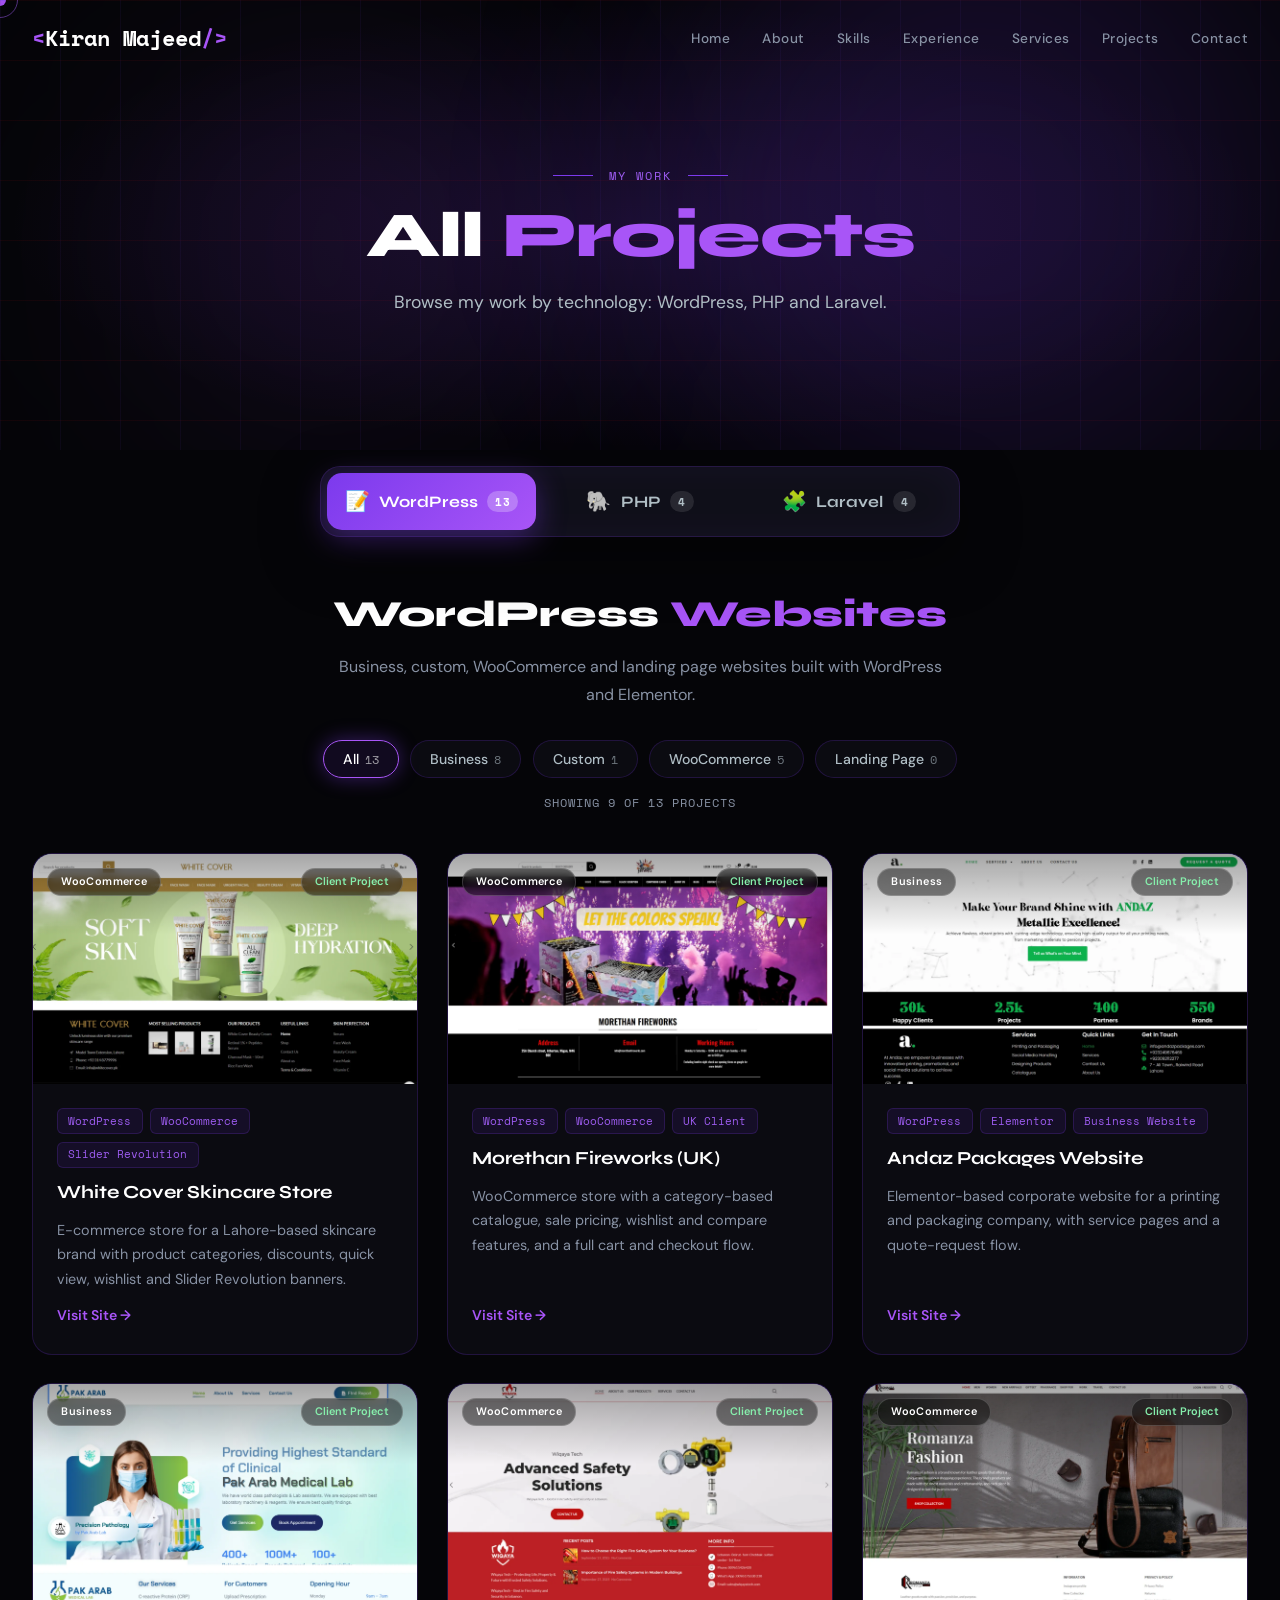
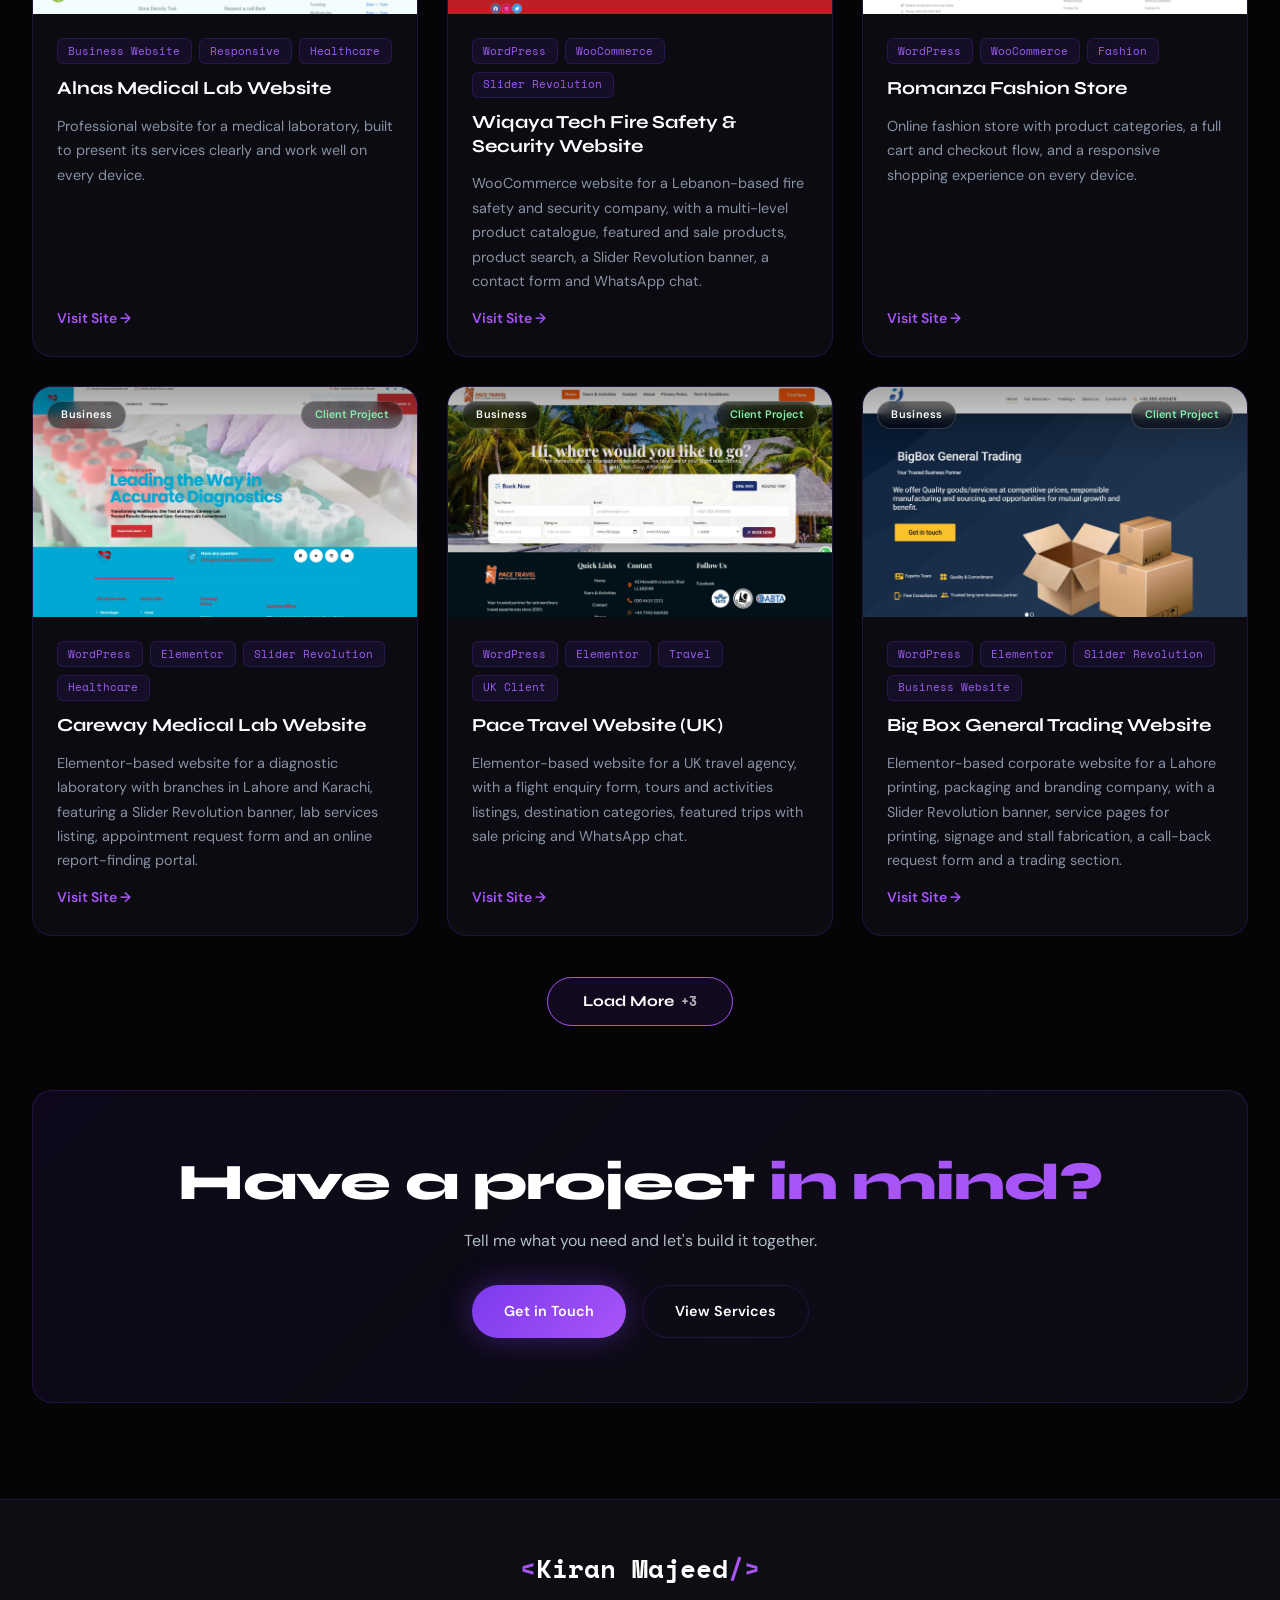
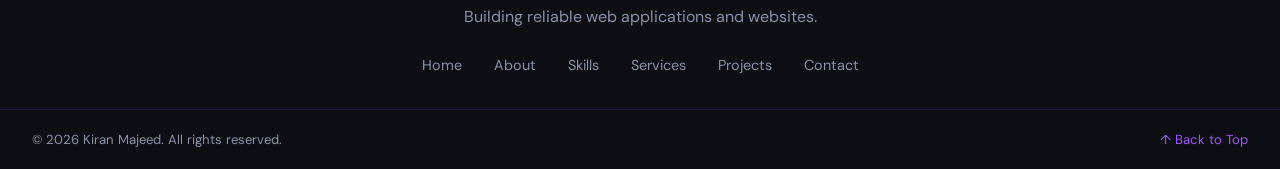
==== commit 14e37c66: "feat(projects): add Load More and new WordPress projects - Add Sunrise Tech Solutions and The Sunris" ====
--- a/projects.html
+++ b/projects.html
@@ -108,6 +108,7 @@
 
       <!-- Project cards are rendered here from the list in the script below -->
       <div class="pf-grid" id="pfGrid"></div>
+      <div class="pf-more-wrap" id="pfMoreWrap"></div>
 
       <div class="services-bottom-cta reveal-up">
         <h2 class="section-title" style="text-align:center;margin-bottom:1rem;">
@@ -506,6 +507,37 @@
       text-decoration: underline;
     }
 
+    /* ---------- load more ---------- */
+    .pf-more-wrap {
+      display: flex;
+      justify-content: center;
+      margin-top: 2.5rem;
+    }
+
+    .pf-more {
+      padding: .9rem 2.2rem;
+      border-radius: 50px;
+      cursor: pointer;
+      background: var(--purple-subtle);
+      border: 1px solid var(--purple-bright);
+      color: #fff;
+      font-family: var(--font-display);
+      font-weight: 700;
+      font-size: .95rem;
+      transition: all .3s;
+    }
+
+    .pf-more:hover {
+      transform: translateY(-3px);
+      box-shadow: 0 10px 30px var(--purple-glow);
+    }
+
+    .pf-more small {
+      font-family: var(--font-mono);
+      opacity: .7;
+      margin-left: .4rem;
+    }
+
     /* ---------- empty state ---------- */
     .pf-empty {
       grid-column: 1 / -1;
@@ -603,7 +635,7 @@
         desc: "WooCommerce store with a category-based catalogue, sale pricing, wishlist and compare features, and a full cart and checkout flow.",
         tags: ["WordPress", "WooCommerce", "UK Client"], status: "Client Project", url: "https://morethanfireworks.com", img: "images/portfolio/morethan-fireworks.webp"
       },
-       {
+      {
         tech: "wordpress", sub: ["business", "custom"], emoji: "📦", title: "Andaz Packages Website",
         desc: "Elementor-based corporate website for a printing and packaging company, with service pages and a quote-request flow.",
         tags: ["WordPress", "Elementor", "Business Website"], status: "Client Project", url: "https://andazpackages.com", img: "images/portfolio/andaz-packages.webp"
@@ -618,15 +650,13 @@
         desc: "WooCommerce website for a Lebanon-based fire safety and security company, with a multi-level product catalogue, featured and sale products, product search, a Slider Revolution banner, a contact form and WhatsApp chat.",
         tags: ["WordPress", "WooCommerce", "Slider Revolution"], status: "Client Project", url: "https://wiqayatech.com", img: "images/portfolio/wiqaya-tech.webp"
       },
-        
       {
         tech: "wordpress", sub: "woocommerce", emoji: "👗", title: "Romanza Fashion Store",
         desc: "Online fashion store with product categories, a full cart and checkout flow, and a responsive shopping experience on every device.",
         tags: ["WordPress", "WooCommerce", "Fashion"], status: "Client Project", url: "https://romanzafashion.com.pk", img: "images/portfolio/romanza-fashion.webp"
       },
-      
+
       // business
-    
       {
         tech: "wordpress", sub: ["business"], emoji: "🏥", title: "Careway Medical Lab Website",
         desc: "Elementor-based website for a diagnostic laboratory with branches in Lahore and Karachi, featuring a Slider Revolution banner, lab services listing, appointment request form and an online report-finding portal.",
@@ -638,21 +668,29 @@
         tags: ["WordPress", "Elementor", "Travel", "UK Client"], status: "Client Project", url: "https://pacetravels.co.uk", img: "images/portfolio/pace-travel.webp"
       },
       {
-      tech: "wordpress", sub: "business", emoji: "📦", title: "Big Box General Trading Website",
-      desc: "Elementor-based corporate website for a Lahore printing, packaging and branding company, with a Slider Revolution banner, service pages for printing, signage and stall fabrication, a call-back request form and a trading section.",
-      tags: ["WordPress", "Elementor", "Slider Revolution", "Business Website"], status: "Client Project", url: "https://bigbox.net.pk", img: "images/portfolio/bigbox.webp"
-     },
-      // business + custom
-     
+        tech: "wordpress", sub: "business", emoji: "📦", title: "Big Box General Trading Website",
+        desc: "Elementor-based corporate website for a Lahore printing, packaging and branding company, with a Slider Revolution banner, service pages for printing, signage and stall fabrication, a call-back request form and a trading section.",
+        tags: ["WordPress", "Elementor", "Slider Revolution", "Business Website"], status: "Client Project", url: "https://bigbox.net.pk", img: "images/portfolio/bigbox.webp"
+      },
       {
         tech: "wordpress", sub: "woocommerce", emoji: "🚽", title: "Magma Ceramics Sanitary Ware Website",
         desc: "WooCommerce website for a Pakistani sanitary ware brand, with a category-based catalogue of basin pedestals, commodes and vanities, quick view, wishlist and compare features, a Slider Revolution banner and a blog.",
         tags: ["WordPress", "WooCommerce", "Slider Revolution"], status: "Client Project", url: "https://magmaceramics.pk", img: "images/portfolio/magma-ceramics.webp"
       },
-            {
+      {
         tech: "wordpress", sub: "business", emoji: "👕", title: "Green Village Industry Garments Website",
         desc: "Elementor-based corporate website for a garment manufacturer and exporter, with a Slider Revolution banner, services and products pages, a company profile and a contact page.",
         tags: ["WordPress", "Elementor", "Slider Revolution", "Business Website"], status: "Client Project", url: "https://greenvillageindustry.com", img: "images/portfolio/green-village.webp"
+      },
+      {
+        tech: "wordpress", sub: "business", emoji: "💻", title: "Sunrise Tech Solutions Website",
+        desc: "Corporate website for a technology solutions company, presenting its services and portfolio clearly with a responsive layout on every device.",
+        tags: ["WordPress", "Business Website", "Responsive"], status: "Client Project", url: "https://sunrisetechsol.com", img: "images/portfolio/sunrise-tech.webp"
+      },
+      {
+        tech: "wordpress", sub: "business", emoji: "🎓", title: "The Sunrise College Website",
+        desc: "Educational institute website with course and admission information, a clear structure and a responsive design for students and parents.",
+        tags: ["WordPress", "Education", "Responsive"], status: "Client Project", url: "https://thesunrisecollege.com", img: "images/portfolio/sunrise-college.webp"
       },
 
       /* ---------- PHP ---------- */
@@ -727,7 +765,8 @@
     const subsOf = (p) => [].concat(p.sub);
     const tabs = [...document.querySelectorAll(".pf-tab")];
     const order = ["wordpress", "php", "laravel"];
-    let tech = "wordpress", sub = "all";
+    const FIRST = 9, STEP = 3;   // pehle 9 projects, phir har click pe 3 aur
+    let tech = "wordpress", sub = "all", shown = FIRST;
 
     function moveIndicator() {
       el("pfIndicator").style.transform = `translateX(${order.indexOf(tech) * 100}%)`;
@@ -751,9 +790,10 @@
 
       // cards
       const list = inTech.filter((p) => sub === "all" || subsOf(p).includes(sub));
-      el("pfResult").textContent = `SHOWING ${list.length} ${list.length === 1 ? "PROJECT" : "PROJECTS"}`;
-      el("pfGrid").innerHTML = list.length ? list.map((p, i) => `
-    <article class="pf-card" style="animation-delay:${i * 70}ms">
+      const visible = list.slice(0, shown);
+      el("pfResult").textContent = `SHOWING ${visible.length} OF ${list.length} ${list.length === 1 ? "PROJECT" : "PROJECTS"}`;
+      el("pfGrid").innerHTML = list.length ? visible.map((p, i) => `
+    <article class="pf-card" style="animation-delay:${(i % STEP) * 70}ms">
       <div class="pf-cover ${p.img ? "has-img" : ""}" style="--cover:${cat.cover}">
         <span class="pf-badge">${cat.subs[sub !== "all" && subsOf(p).includes(sub) ? sub : subsOf(p)[0]] || ""}</span>
         ${p.status ? `<span class="pf-status ${p.status === "Ongoing" ? "ongoing" : ""}">${p.status}</span>` : ""}
@@ -768,10 +808,16 @@
     </article>`).join("") : `
     <div class="pf-empty"><span>🚧</span><h4>More projects coming soon</h4>
     <p>I'm adding new ${cat.subs[sub] || ""} work here. Check back shortly.</p></div>`;
+
+      // load more button
+      const left = list.length - visible.length;
+      el("pfMoreWrap").innerHTML = left > 0
+        ? `<button class="pf-more" id="pfMore">Load More<small>+${Math.min(STEP, left)}</small></button>`
+        : "";
     }
 
     function setTech(t) {
-      tech = t; sub = "all";
+      tech = t; sub = "all"; shown = FIRST;
       tabs.forEach((b) => b.classList.toggle("active", b.dataset.tech === t));
       moveIndicator(); render();
       history.replaceState(null, "", "#" + t);
@@ -780,7 +826,10 @@
     tabs.forEach((b) => b.addEventListener("click", () => setTech(b.dataset.tech)));
     el("pfChips").addEventListener("click", (e) => {
       const c = e.target.closest(".pf-chip");
-      if (c) { sub = c.dataset.sub; render(); }
+      if (c) { sub = c.dataset.sub; shown = FIRST; render(); }
+    });
+    el("pfMoreWrap").addEventListener("click", (e) => {
+      if (e.target.closest("#pfMore")) { shown += STEP; render(); }
     });
     // soft spotlight on hover
     el("pfGrid").addEventListener("mousemove", (e) => {
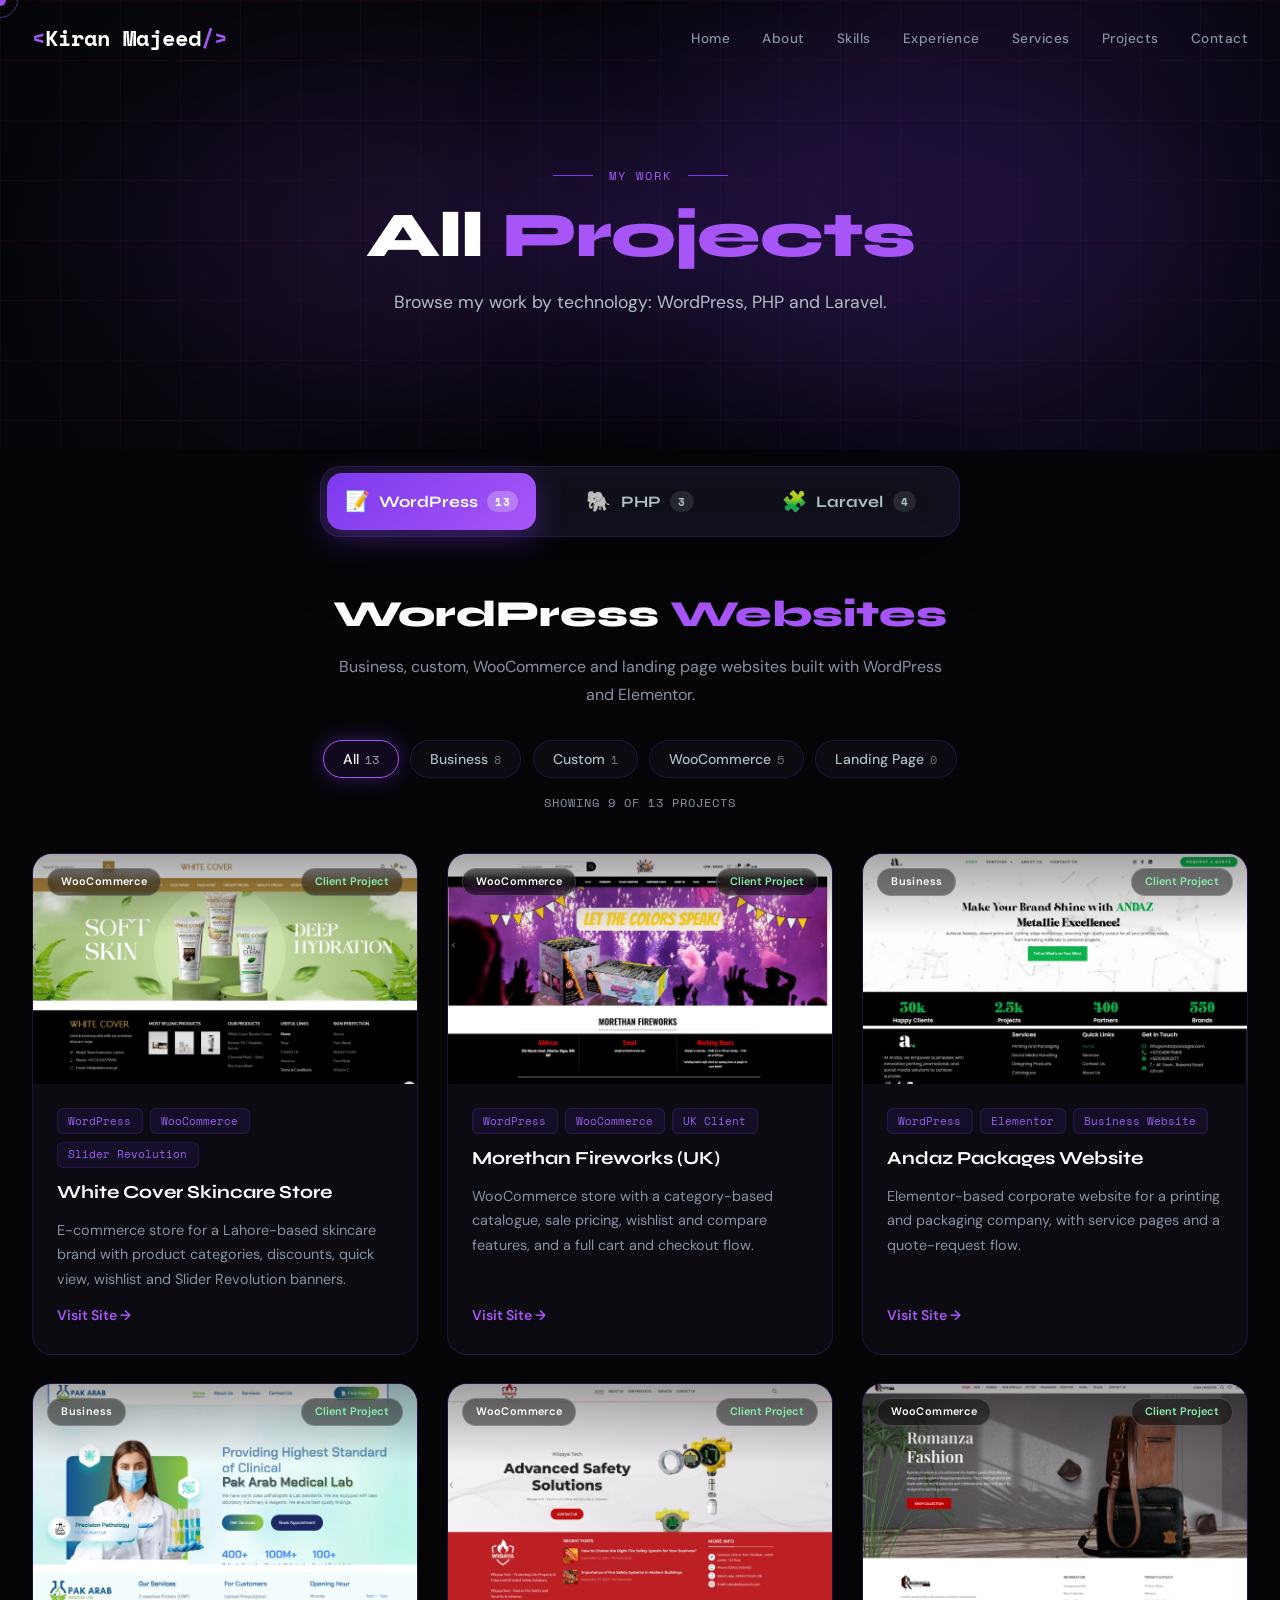
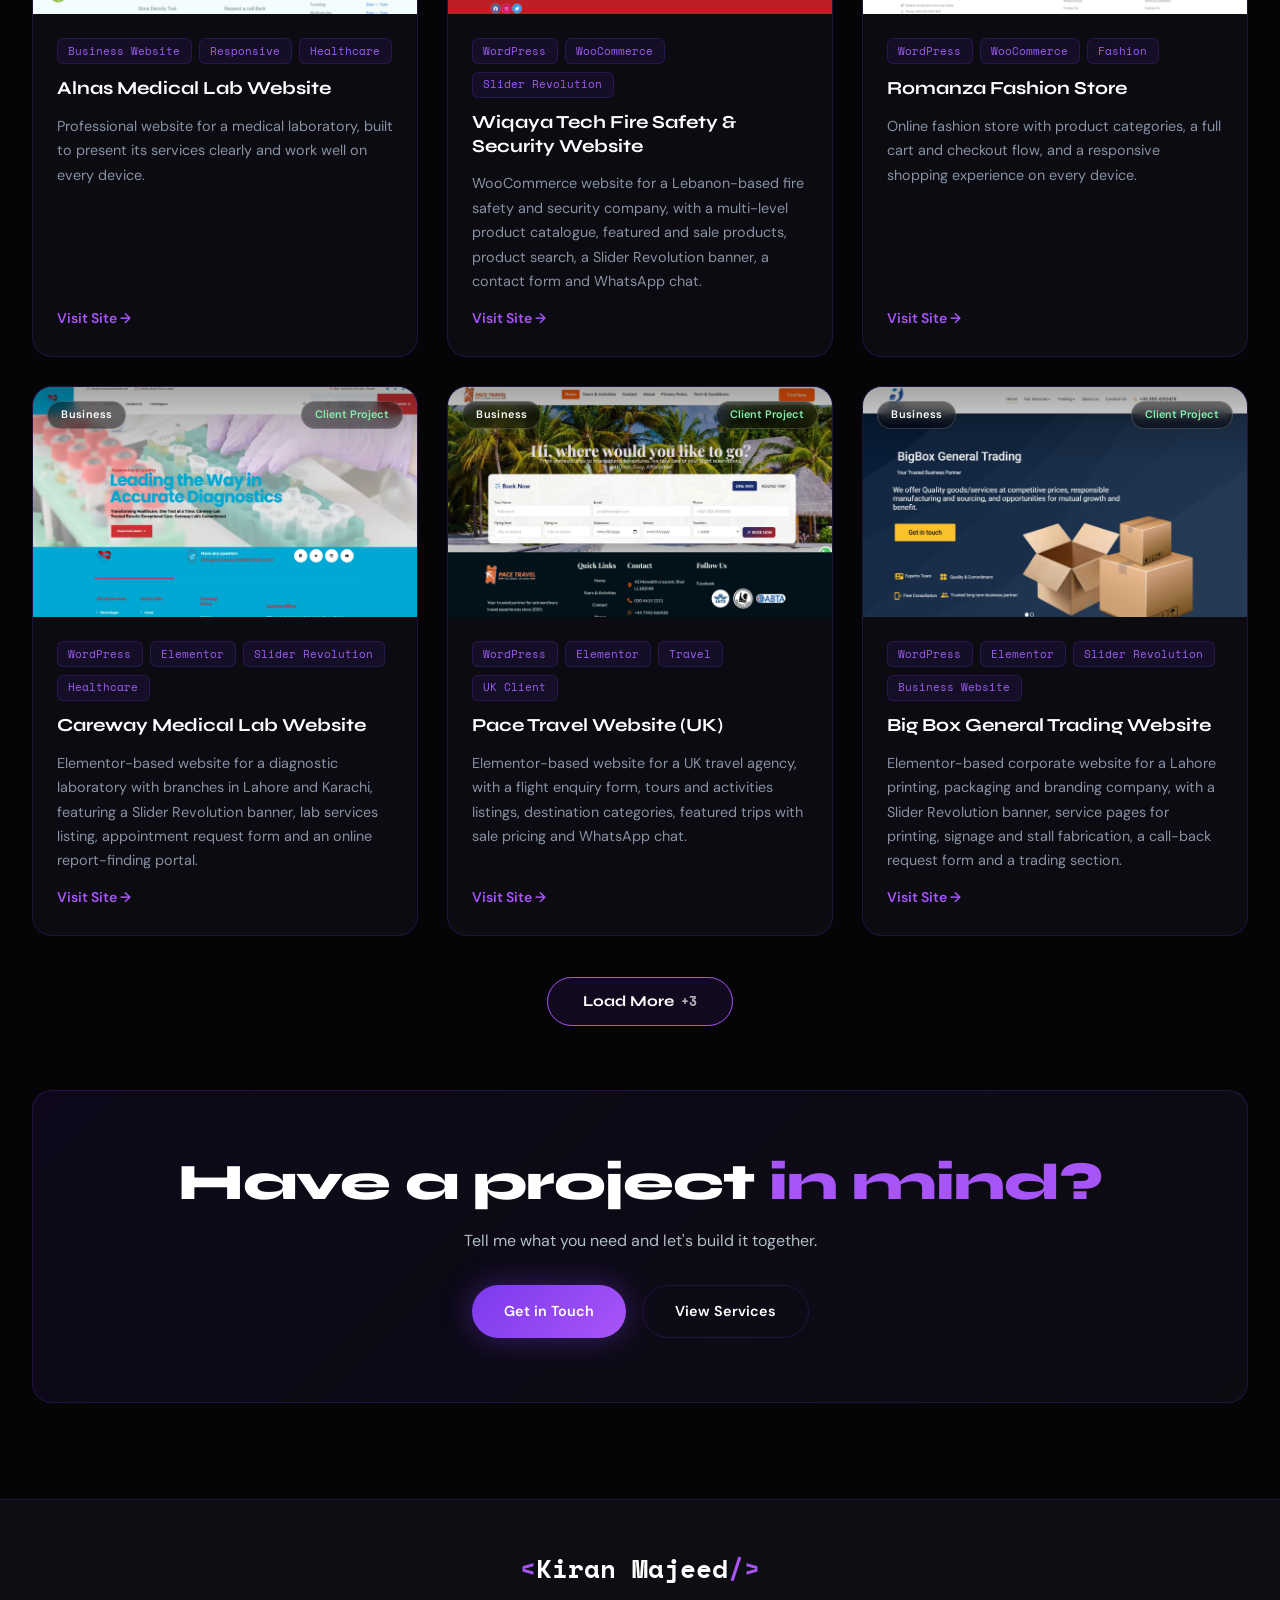
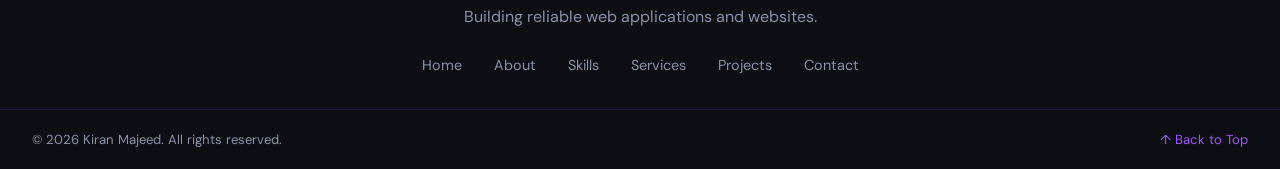
==== commit 6ffa6b61: "feat(projects): add Weddings PK to PHP projects" ====
--- a/projects.html
+++ b/projects.html
@@ -694,11 +694,7 @@
       },
 
       /* ---------- PHP ---------- */
-      {
-        tech: "php", sub: "websites", emoji: "🌐", title: "PHP Business Websites",
-        desc: "Dynamic websites built with PHP for businesses, with pages and content that are easy to update.",
-        tags: ["Core PHP", "MySQL", "Responsive"]
-      },
+    
       {
         tech: "php", sub: "inventory", emoji: "📦", title: "PHP Inventory System",
         desc: "Inventory management system built in core PHP for tracking products and stock.",
@@ -709,10 +705,10 @@
         desc: "A custom dashboard built with JavaScript on a PHP backend, showing business data clearly.",
         tags: ["JavaScript", "Core PHP"]
       },
-      {
-        tech: "php", sub: "webapps", emoji: "🗂️", title: "Core PHP Web Applications",
-        desc: "Web applications developed in core PHP around specific business requirements.",
-        tags: ["Core PHP", "MySQL"]
+            {
+        tech: "php", sub: "websites", emoji: "💍", title: "Weddings PK Website",
+        desc: "Wedding website built with PHP, Bootstrap, HTML and CSS, with a clean, responsive layout and easy-to-update content. Development is ongoing.",
+        tags: ["Core PHP", "Bootstrap", "HTML", "CSS"], status: "Ongoing", url: "https://weddingspk.themillionairesoft.com/", img: "images/portfolio/weddingspk.webp"
       },
 
       /* ---------- Laravel ---------- */
